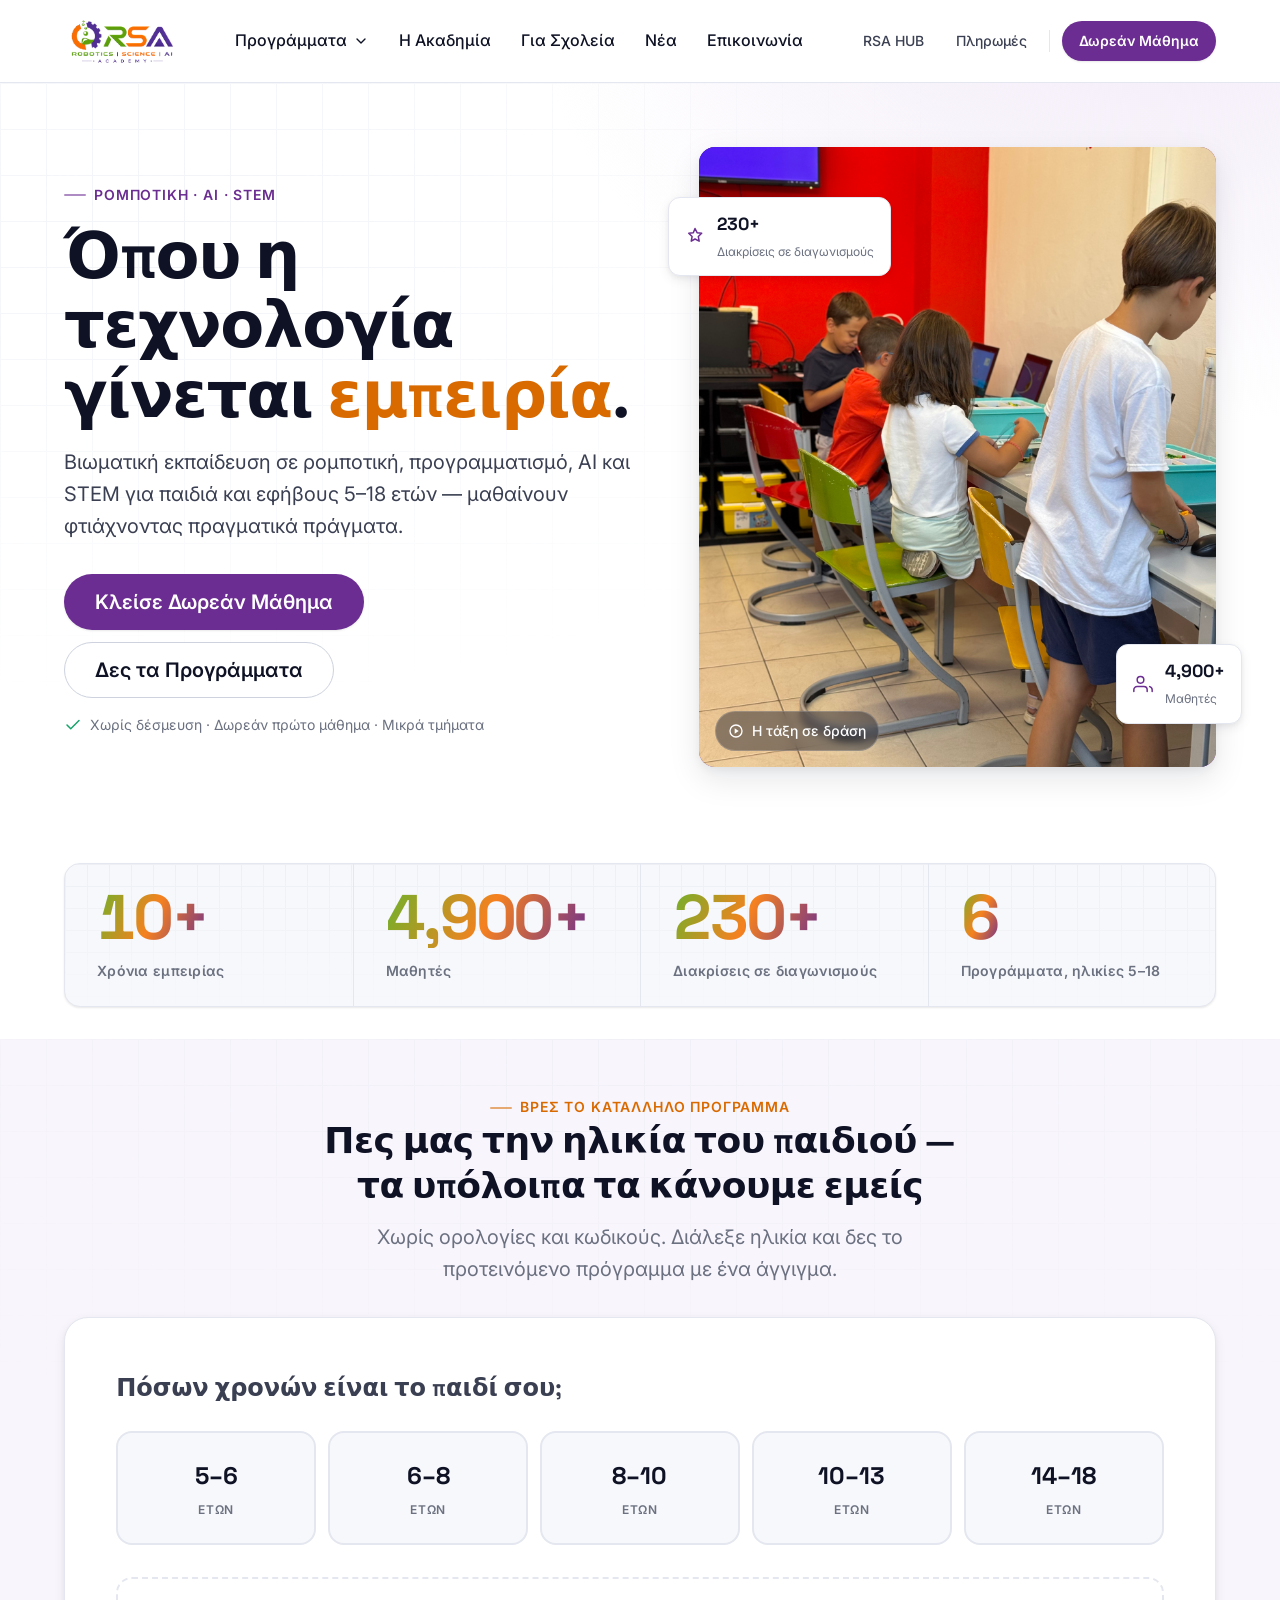
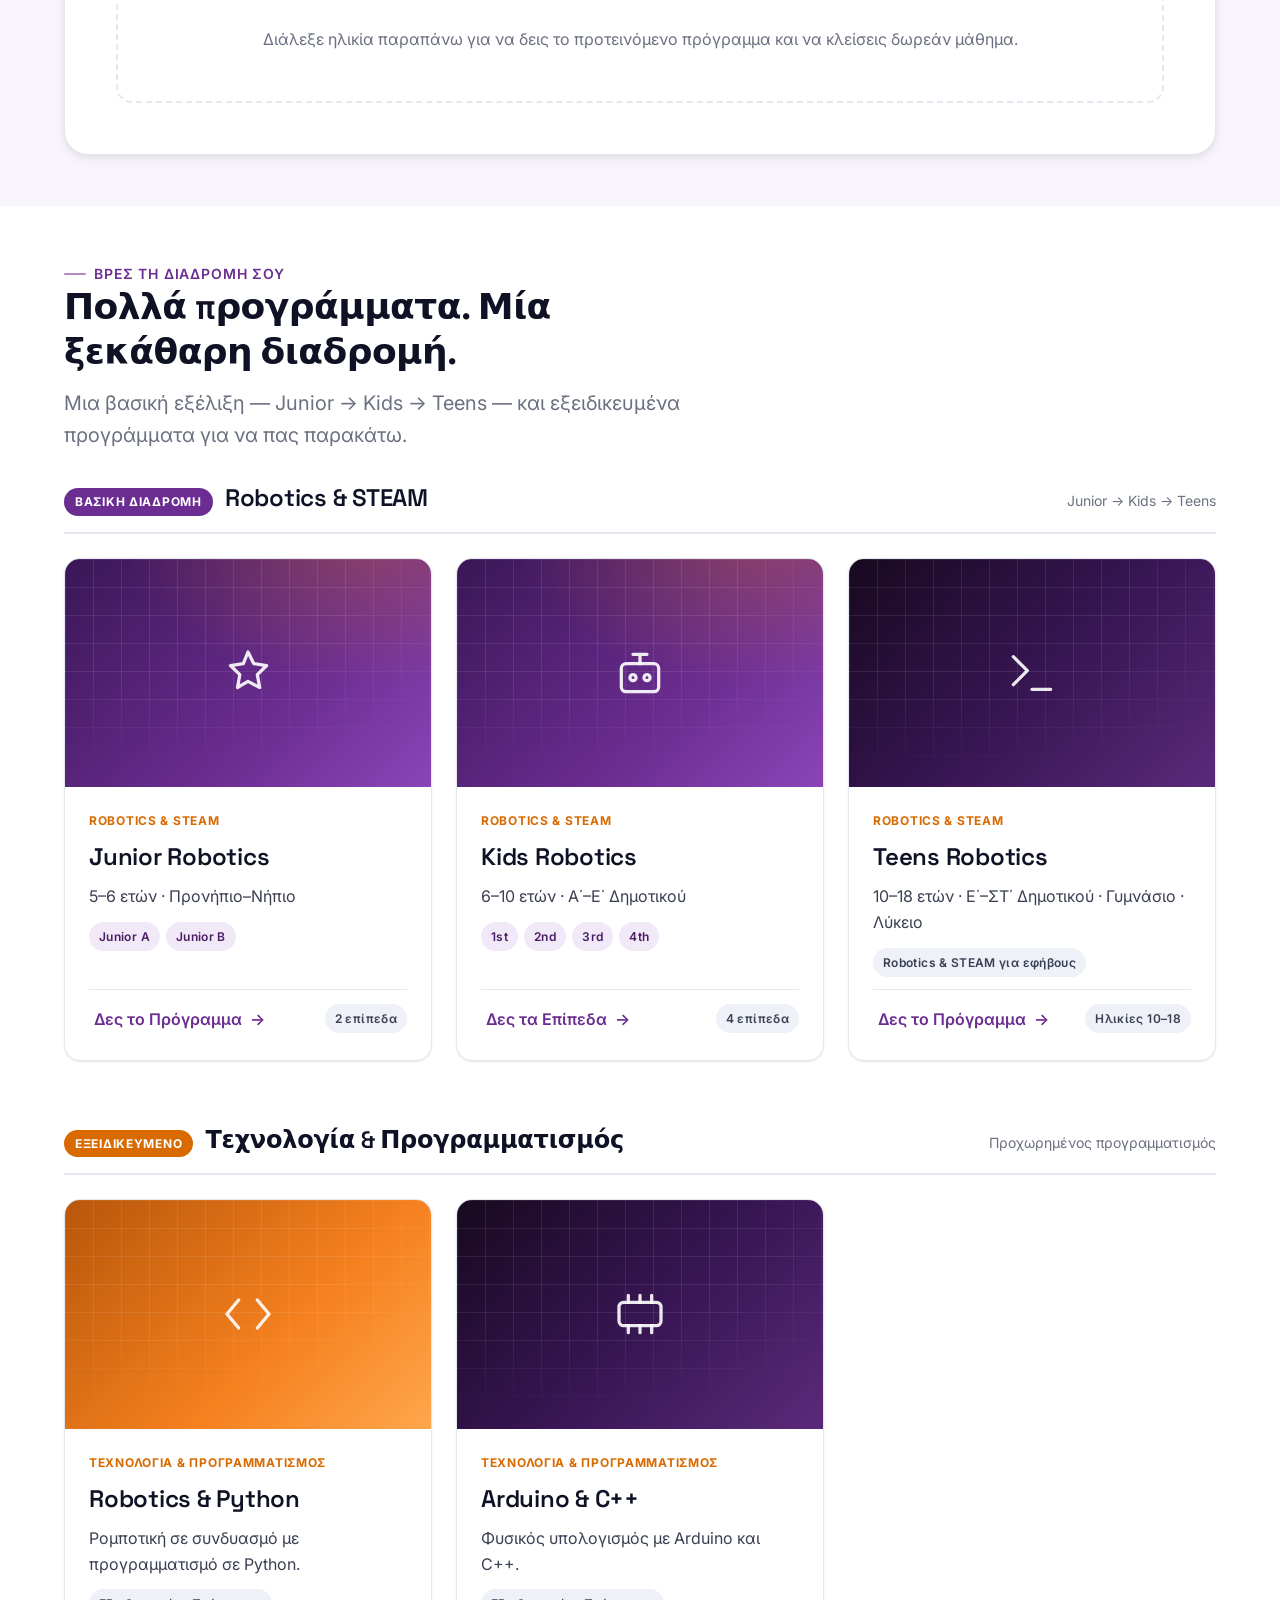
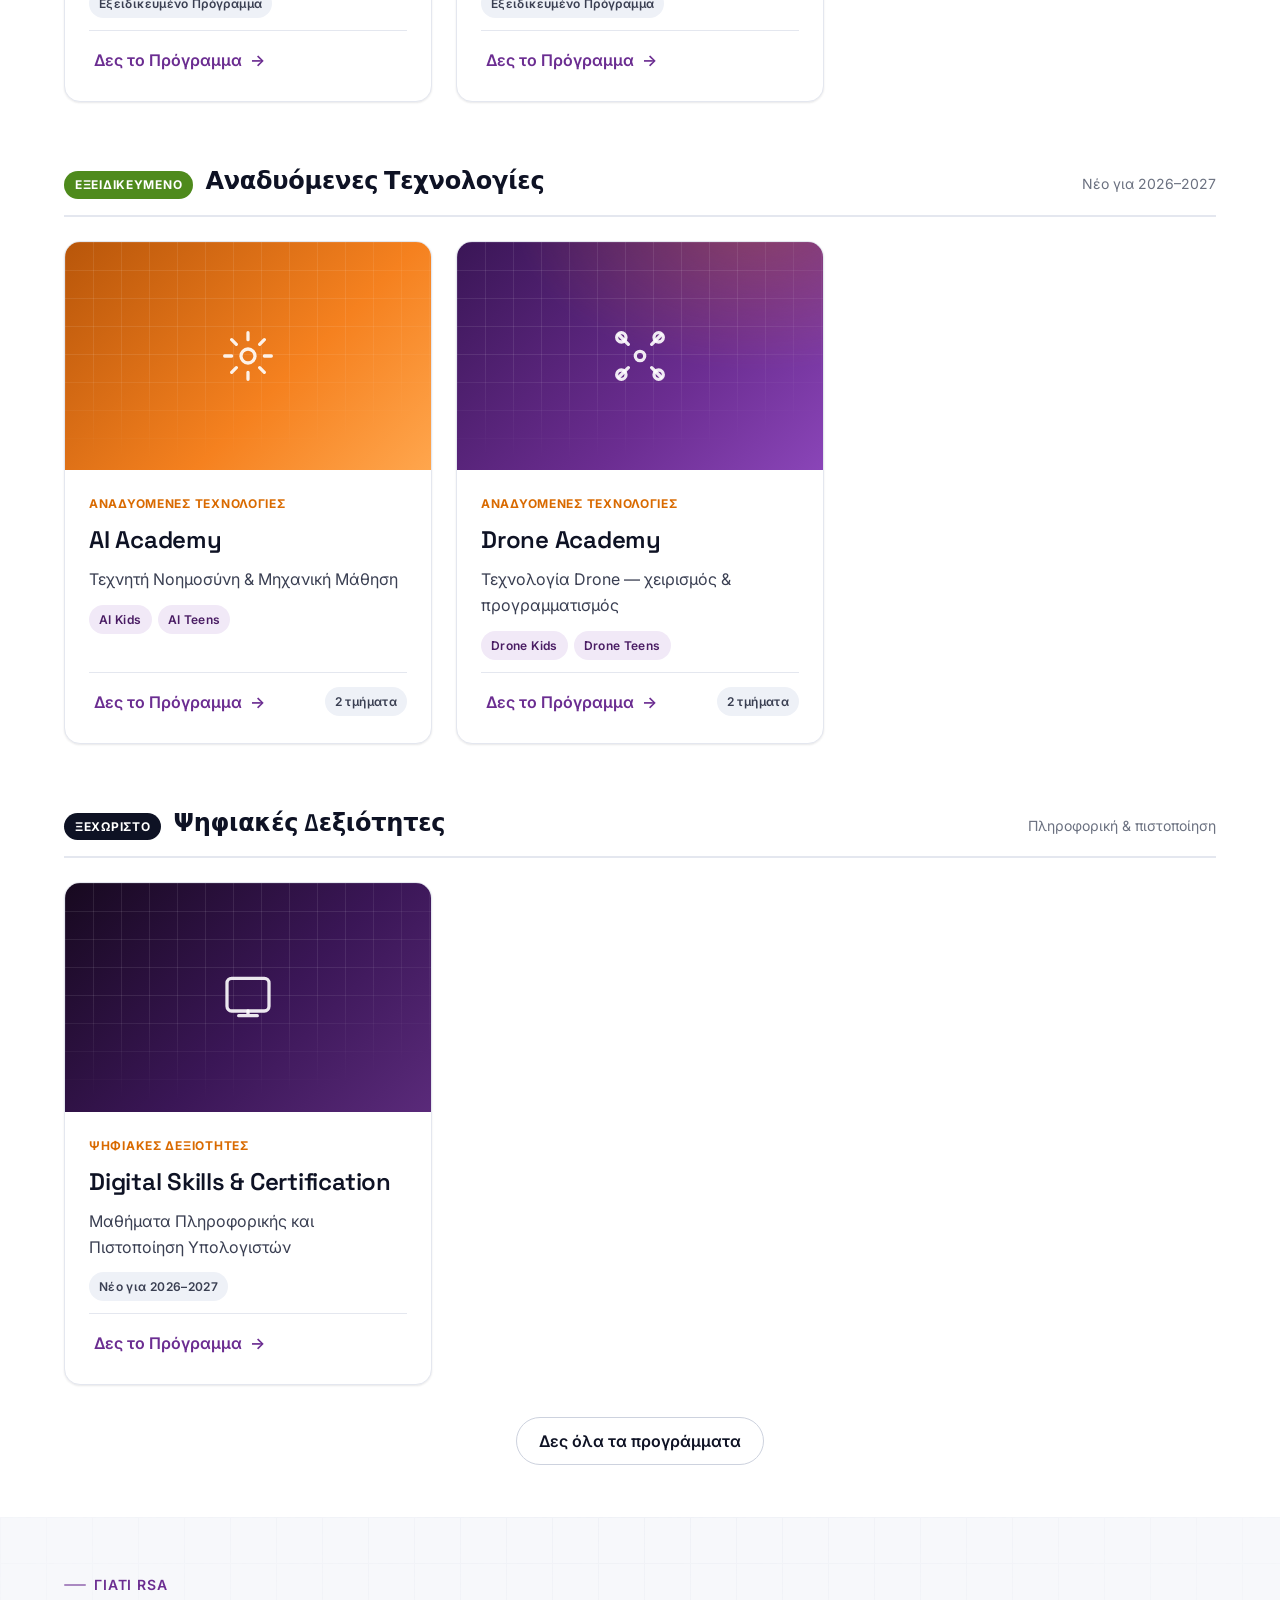
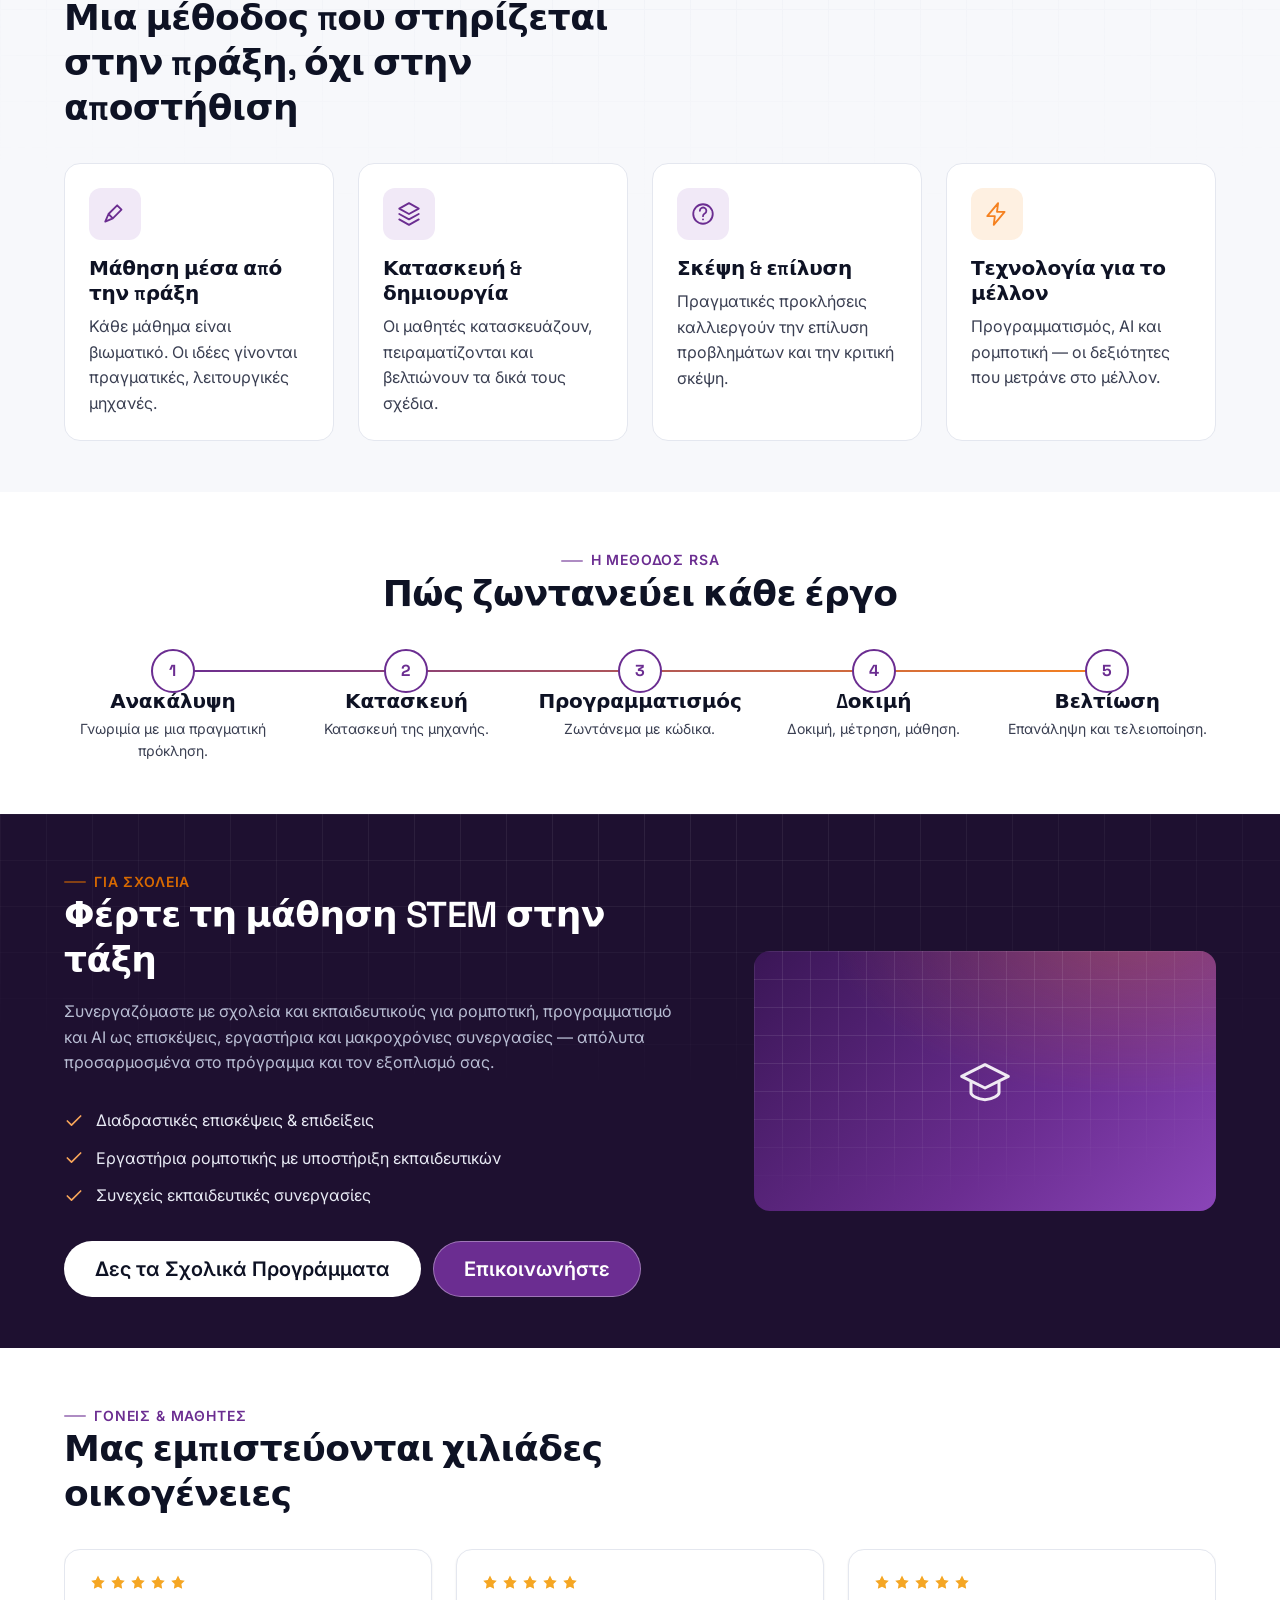
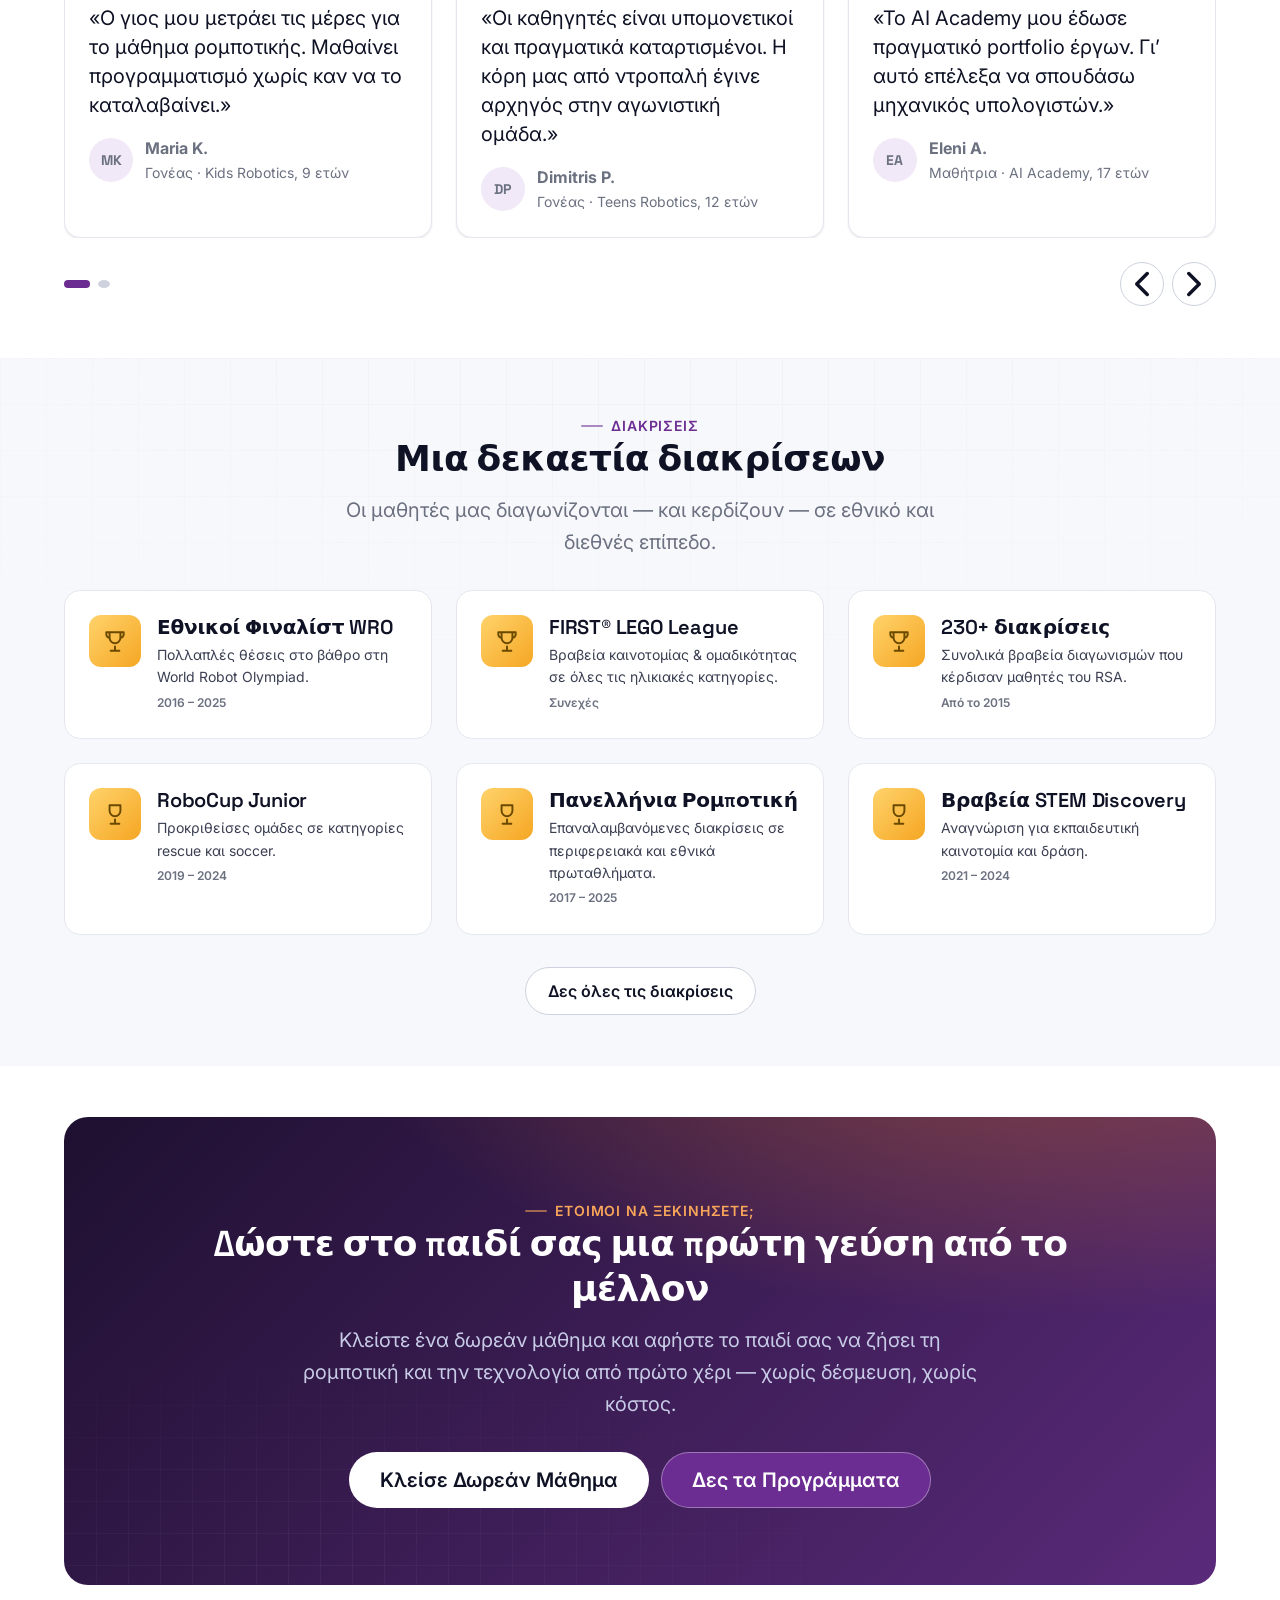
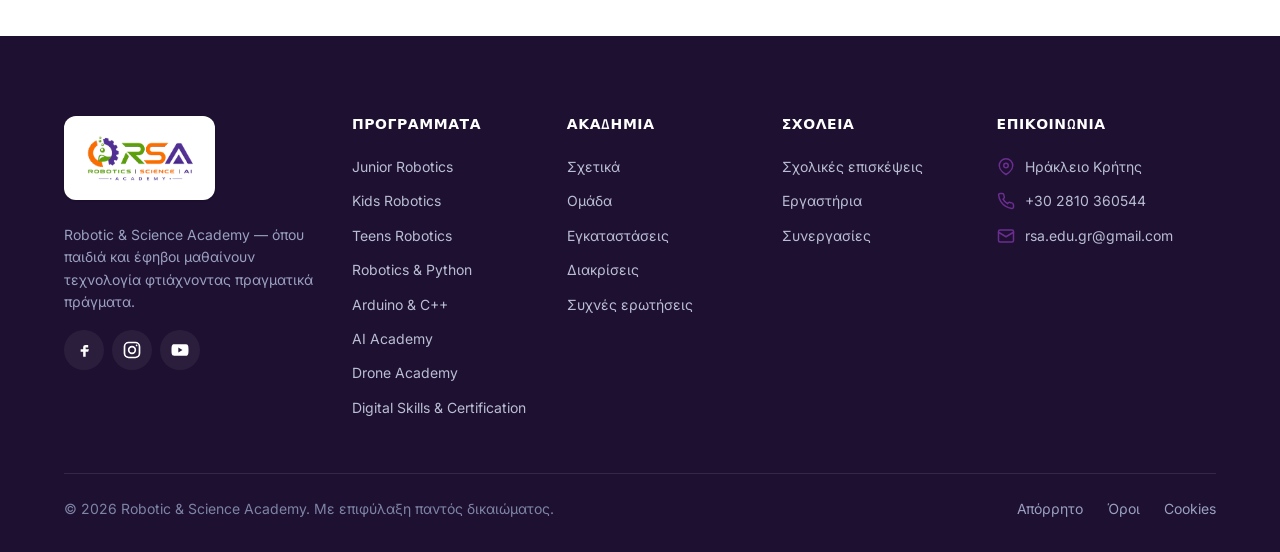
==== index.html @ 2ed381f1 "Site Upload" ====
<!DOCTYPE html>
<html lang="el">
<head>
  <meta charset="UTF-8" />
  <meta name="viewport" content="width=device-width, initial-scale=1.0" />
  <title>RSA — Robotic & Science Academy</title>
  <meta name="description" content="Hands-on robotics, programming, AI and STEM education for children and teenagers aged 5–18. Book a free trial lesson at Robotic & Science Academy." />
  <link rel="preconnect" href="https://fonts.googleapis.com" />
  <link rel="preconnect" href="https://fonts.gstatic.com" crossorigin />
  <link href="https://fonts.googleapis.com/css2?family=Inter:wght@400;500;600;700&family=Space+Grotesk:wght@500;600;700&display=swap" rel="stylesheet" />
  <link rel="stylesheet" href="assets/css/styles.css" />
</head>
<body class="has-mobile-bar">
  <a class="skip-link" href="#main">Skip to content</a>

  <!-- ============ HEADER ============ -->
  <header class="site-header">
    <div class="container header-inner">
      <a class="brand" href="index.html" aria-label="RSA — Robotic & Science Academy home"><img class="brand__logo" src="assets/img/rsa-logo.png" alt="RSA — Robotic & Science Academy" width="87" height="44" /></a>

      <nav class="primary-nav" aria-label="Primary">
        <ul class="nav__list">
          <li class="has-mega" aria-expanded="false">
            <button class="nav__link has-mega" aria-haspopup="true">
              Programs
              <svg class="chev" viewBox="0 0 24 24" fill="none" stroke="currentColor" stroke-width="2" stroke-linecap="round" stroke-linejoin="round"><path d="m6 9 6 6 6-6"/></svg>
            </button>
            <div class="mega mega--programs" role="menu" aria-label="Programs">
              <div class="mega__cols">
                <div class="mega__group">
                  <h5>Robotics &amp; STEAM</h5>
                  <a href="program.html" role="menuitem">Junior Robotics <span class="lvl">2 levels</span></a>
                  <a href="program.html" role="menuitem">Kids Robotics <span class="lvl">4 levels</span></a>
                  <a href="program.html" role="menuitem">Teens Robotics</a>
                </div>
                <div class="mega__group">
                  <h5>Technology &amp; Programming</h5>
                  <a href="program.html" role="menuitem">Robotics &amp; Python</a>
                  <a href="program.html" role="menuitem">Arduino &amp; C++</a>
                </div>
                <div class="mega__group">
                  <h5>Emerging Technologies</h5>
                  <a href="program.html" role="menuitem">AI Academy <span class="lvl">Kids · Teens</span></a>
                  <a href="program.html" role="menuitem">Drone Academy <span class="lvl">Kids · Teens</span></a>
                </div>
                <div class="mega__group mega__group--wide">
                  <h5>Digital Skills</h5>
                  <a href="program.html" role="menuitem">Digital Skills &amp; Certification</a>
                </div>
              </div>
              <div class="mega__foot">
                <span>Many programs. One clear path.</span>
                <a class="btn btn--text" href="programs.html">See all programs <span class="arrow">→</span></a>
              </div>
            </div>
          </li>
          <li><a class="nav__link" href="academy.html">The Academy</a></li>
          <li><a class="nav__link" href="schools.html">For Schools</a></li>
          <li><a class="nav__link" href="#news">News</a></li>
          <li><a class="nav__link" href="contact.html">Contact</a></li>
        </ul>
      </nav>

      <div class="header-actions">
        <a class="utility-link" href="#hub">RSA HUB</a>
        <a class="utility-link" href="#payments">Payments</a>
        <span class="utility-sep" aria-hidden="true"></span>
        <a class="btn btn--primary btn--sm" href="free-trial.html">Free Trial</a>
        <button class="nav-toggle" aria-label="Open menu" aria-expanded="false" aria-controls="mobileNav">
          <svg viewBox="0 0 24 24" fill="none" stroke="currentColor" stroke-width="2" stroke-linecap="round"><path d="M3 6h18M3 12h18M3 18h18"/></svg>
        </button>
      </div>
    </div>
  </header>

  <!-- ============ MOBILE NAV ============ -->
  <div class="mobile-nav" id="mobileNav" hidden>
    <div class="mobile-nav__scrim"></div>
    <div class="mobile-nav__panel" role="dialog" aria-modal="true" aria-label="Menu">
      <div class="mobile-nav__head">
        <a class="brand" href="index.html" aria-label="RSA — Robotic & Science Academy home"><img class="brand__logo" src="assets/img/rsa-logo.png" alt="RSA — Robotic & Science Academy" width="87" height="44" /></a>
        <button class="btn--icon mobile-nav__close" aria-label="Close menu"><svg viewBox="0 0 24 24" fill="none" stroke="currentColor" stroke-width="2" stroke-linecap="round"><path d="M18 6 6 18M6 6l12 12"/></svg></button>
      </div>
      <div class="mobile-nav__body">
        <div class="m-nav-group" aria-expanded="false">
          <button class="m-nav-link">Programs <svg viewBox="0 0 24 24" fill="none" stroke="currentColor" stroke-width="2" stroke-linecap="round"><path d="m6 9 6 6 6-6"/></svg></button>
          <div class="m-nav-sub">
            <span class="m-nav-cat">Robotics &amp; STEAM</span>
            <a href="program.html">Junior Robotics <em>2 levels</em></a>
            <a class="sub-lvl" href="program.html">› Junior A</a>
            <a class="sub-lvl" href="program.html">› Junior B</a>
            <a href="program.html">Kids Robotics <em>4 levels</em></a>
            <a class="sub-lvl" href="program.html">› 1st Kids Robotics</a>
            <a class="sub-lvl" href="program.html">› 2nd Kids Robotics</a>
            <a class="sub-lvl" href="program.html">› 3rd Kids Robotics</a>
            <a class="sub-lvl" href="program.html">› 4th Kids Robotics</a>
            <a href="program.html">Teens Robotics</a>
            <span class="m-nav-cat">Technology &amp; Programming</span>
            <a href="program.html">Robotics &amp; Python</a>
            <a href="program.html">Arduino &amp; C++</a>
            <span class="m-nav-cat">Emerging Technologies</span>
            <a href="program.html">AI Academy <em>Kids · Teens</em></a>
            <a class="sub-lvl" href="program.html">› AI Kids</a>
            <a class="sub-lvl" href="program.html">› AI Teens</a>
            <a href="program.html">Drone Academy <em>Kids · Teens</em></a>
            <a class="sub-lvl" href="program.html">› Drone Kids</a>
            <a class="sub-lvl" href="program.html">› Drone Teens</a>
            <span class="m-nav-cat">Digital Skills</span>
            <a href="program.html">Digital Skills &amp; Certification</a>
            <a href="programs.html"><strong>See all programs →</strong></a>
          </div>
        </div>
        <a class="m-nav-link" href="academy.html">The Academy <svg viewBox="0 0 24 24" fill="none" stroke="currentColor" stroke-width="2" stroke-linecap="round"><path d="m9 18 6-6-6-6"/></svg></a>
        <a class="m-nav-link" href="schools.html">For Schools <svg viewBox="0 0 24 24" fill="none" stroke="currentColor" stroke-width="2" stroke-linecap="round"><path d="m9 18 6-6-6-6"/></svg></a>
        <a class="m-nav-link" href="#news">News <svg viewBox="0 0 24 24" fill="none" stroke="currentColor" stroke-width="2" stroke-linecap="round"><path d="m9 18 6-6-6-6"/></svg></a>
        <a class="m-nav-link" href="contact.html">Contact <svg viewBox="0 0 24 24" fill="none" stroke="currentColor" stroke-width="2" stroke-linecap="round"><path d="m9 18 6-6-6-6"/></svg></a>
      </div>
      <div class="mobile-nav__foot">
        <a class="btn btn--primary btn--block btn--lg" href="free-trial.html">Book a Free Trial</a>
        <div class="mobile-nav__utils">
          <a href="#hub">RSA HUB</a>
          <a href="#payments">Payments</a>
          <a href="contact.html">Call us</a>
        </div>
      </div>
    </div>
  </div>

  <main id="main">
    <!-- ============ HERO ============ -->
    <section class="hero">
      <div class="container hero__inner">
        <div class="hero__copy">
          <span class="eyebrow">Robotics · AI · STEM</span>
          <h1 class="hero__title">Where technology becomes an <span class="hl">experience</span>.</h1>
          <p class="hero__sub">Hands-on robotics, programming, AI and STEM education for children and teenagers aged 5–18 — learning by building real things.</p>
          <div class="hero__cta">
            <a class="btn btn--primary btn--lg" href="free-trial.html">Book a Free Trial</a>
            <a class="btn btn--secondary btn--lg" href="programs.html">Explore Programs</a>
          </div>
          <p class="hero__note"><svg viewBox="0 0 24 24" fill="none" stroke="currentColor" stroke-width="2" stroke-linecap="round" stroke-linejoin="round"><path d="M20 6 9 17l-5-5"/></svg> No commitment · Free first lesson · Small groups</p>
        </div>
        <div class="hero__visual">
          <div class="media">
            <img class="media__img" src="assets/img/hero-classroom.jpg" alt="Παιδιά φτιάχνουν και προγραμματίζουν ρομπότ σε μάθημα στο RSA" width="3024" height="4032" />
            <span class="media__label"><svg viewBox="0 0 24 24" width="16" height="16" fill="none" stroke="currentColor" stroke-width="2"><circle cx="12" cy="12" r="9"/><path d="m10 8 6 4-6 4z" fill="currentColor" stroke="none"/></svg> Η τάξη σε δράση</span>
          </div>
          <div class="hero__badge hero__badge--tl">
            <svg viewBox="0 0 24 24" fill="none" stroke="currentColor" stroke-width="1.8" stroke-linecap="round" stroke-linejoin="round"><path d="M12 3l2.5 5 5.5.8-4 3.9 1 5.5L12 15.6 7.5 18.2l1-5.5-4-3.9 5.5-.8z"/></svg>
            <div><strong>230+</strong><span>Competition distinctions</span></div>
          </div>
          <div class="hero__badge hero__badge--br">
            <svg viewBox="0 0 24 24" fill="none" stroke="currentColor" stroke-width="1.8" stroke-linecap="round" stroke-linejoin="round"><path d="M17 21v-2a4 4 0 0 0-4-4H5a4 4 0 0 0-4 4v2"/><circle cx="9" cy="7" r="4"/><path d="M23 21v-2a4 4 0 0 0-3-3.87"/></svg>
            <div><strong>4,900+</strong><span>Students taught</span></div>
          </div>
        </div>
      </div>
    </section>

    <!-- ============ TRUST / STATS ============ -->
    <section class="section--tight" aria-label="RSA by the numbers">
      <div class="container">
        <div class="stats reveal">
          <div class="stat"><div class="stat__num" data-count="10" data-suffix="+">10<span class="u">+</span></div><div class="stat__label">Years of experience</div></div>
          <div class="stat"><div class="stat__num" data-count="4900" data-suffix="+">4,900<span class="u">+</span></div><div class="stat__label">Students taught</div></div>
          <div class="stat"><div class="stat__num" data-count="230" data-suffix="+">230<span class="u">+</span></div><div class="stat__label">Competition distinctions</div></div>
          <div class="stat"><div class="stat__num" data-count="6">6</div><div class="stat__label">Learning paths, ages 5–18</div></div>
        </div>
      </div>
    </section>

    <!-- ============ PROGRAM FINDER ============ -->
    <section class="section section--soft" aria-labelledby="finder-h">
      <div class="container">
        <div class="section-head section-head--center">
          <span class="eyebrow eyebrow--accent" style="justify-content:center">Find the right program</span>
          <h2 id="finder-h">Tell us your child’s age — we’ll do the rest</h2>
          <p>No jargon, no program codes. Pick an age and see the recommended path in one tap.</p>
        </div>
        <div class="finder" id="programFinder">
          <p class="finder__q" id="finder-q">How old is your child?</p>
          <div class="finder__ages" role="group" aria-labelledby="finder-q">
            <button class="age-btn" data-age="5-6" aria-pressed="false"><strong>5–6</strong><span>years</span></button>
            <button class="age-btn" data-age="6-8" aria-pressed="false"><strong>6–8</strong><span>years</span></button>
            <button class="age-btn" data-age="8-10" aria-pressed="false"><strong>8–10</strong><span>years</span></button>
            <button class="age-btn" data-age="10-13" aria-pressed="false"><strong>10–13</strong><span>years</span></button>
            <button class="age-btn" data-age="14-18" aria-pressed="false"><strong>14–18</strong><span>years</span></button>
          </div>
          <div class="finder__result" id="finderResult" tabindex="-1" aria-live="polite">
            <div class="finder__empty">Select an age above to see the recommended program and book a free trial.</div>
          </div>
        </div>
      </div>
    </section>

    <!-- ============ PROGRAMS (grouped: Find your path) ============ -->
    <section class="section" id="programs" aria-labelledby="programs-h">
      <div class="container">
        <div class="section-head">
          <span class="eyebrow">Find your path</span>
          <h2 id="programs-h">Many programs. One clear path.</h2>
          <p>A core progression — Junior → Kids → Teens — plus specialized programs to go further.</p>
        </div>

        <!-- GROUP 1 · Robotics & STEAM (core path) -->
        <div class="prog-group">
          <div class="group-head"><span class="group-tag group-tag--steam">Core path</span><h3>Robotics &amp; STEAM</h3><p>Junior → Kids → Teens</p></div>
          <div class="grid grid--3">
            <article class="program-card reveal">
              <div class="media" role="img" aria-label="Young child building with large robotics bricks"><div class="media__icon" aria-hidden="true"><svg viewBox="0 0 24 24" fill="none" stroke="currentColor" stroke-width="1.4" stroke-linecap="round" stroke-linejoin="round"><path d="M12 3l2.5 5 5.5.8-4 3.9 1 5.5L12 15.6 7.5 18.2l1-5.5-4-3.9 5.5-.8z"/></svg></div></div>
              <div class="program-card__body">
                <span class="program-card__cat">Robotics &amp; STEAM</span>
                <h3 class="program-card__title">Junior Robotics</h3>
                <p class="program-card__desc">5–6 years · Προνήπιο–Νήπιο</p>
                <div class="program-card__levels"><span class="tag tag--age">Junior A</span><span class="tag tag--age">Junior B</span></div>
                <div class="program-card__foot"><a class="btn btn--text" href="program.html">Explore Program <span class="arrow">→</span></a><span class="tag">2 levels</span></div>
              </div>
            </article>
            <article class="program-card reveal">
              <div class="media" role="img" aria-label="Children assembling a motorised robot"><div class="media__icon" aria-hidden="true"><svg viewBox="0 0 24 24" fill="none" stroke="currentColor" stroke-width="1.4" stroke-linecap="round" stroke-linejoin="round"><rect x="4" y="8" width="16" height="12" rx="2"/><path d="M12 8V4M9 4h6"/><circle cx="9" cy="14" r="1.3"/><circle cx="15" cy="14" r="1.3"/></svg></div></div>
              <div class="program-card__body">
                <span class="program-card__cat">Robotics &amp; STEAM</span>
                <h3 class="program-card__title">Kids Robotics</h3>
                <p class="program-card__desc">6–10 years · Α΄–Ε΄ Δημοτικού</p>
                <div class="program-card__levels"><span class="tag tag--age">1st</span><span class="tag tag--age">2nd</span><span class="tag tag--age">3rd</span><span class="tag tag--age">4th</span></div>
                <div class="program-card__foot"><a class="btn btn--text" href="program.html">Explore Levels <span class="arrow">→</span></a><span class="tag">4 levels</span></div>
              </div>
            </article>
            <article class="program-card reveal">
              <div class="media media--ink" role="img" aria-label="Teenager coding a robot for a competition"><div class="media__icon" aria-hidden="true"><svg viewBox="0 0 24 24" fill="none" stroke="currentColor" stroke-width="1.4" stroke-linecap="round" stroke-linejoin="round"><path d="M4 17l6-6-6-6M12 19h8"/></svg></div></div>
              <div class="program-card__body">
                <span class="program-card__cat">Robotics &amp; STEAM</span>
                <h3 class="program-card__title">Teens Robotics</h3>
                <p class="program-card__desc">10–18 years · Ε΄–ΣΤ΄ Δημοτικού · Γυμνάσιο · Λύκειο</p>
                <div class="program-card__levels"><span class="tag tag--spec">Robotics &amp; STEAM for Teens</span></div>
                <div class="program-card__foot"><a class="btn btn--text" href="program.html">Explore Program <span class="arrow">→</span></a><span class="tag">Ages 10–18</span></div>
              </div>
            </article>
          </div>
        </div>

        <!-- GROUP 2 · Technology & Programming -->
        <div class="prog-group">
          <div class="group-head"><span class="group-tag group-tag--tech">Specialized</span><h3>Technology &amp; Programming</h3><p>Advanced programming</p></div>
          <div class="grid grid--3">
            <article class="program-card reveal">
              <div class="media media--accent" role="img" aria-label="Robot controlled with Python code"><div class="media__icon" aria-hidden="true"><svg viewBox="0 0 24 24" fill="none" stroke="currentColor" stroke-width="1.4" stroke-linecap="round" stroke-linejoin="round"><path d="M8 6 3 12l5 6M16 6l5 6-5 6"/></svg></div></div>
              <div class="program-card__body">
                <span class="program-card__cat">Technology &amp; Programming</span>
                <h3 class="program-card__title">Robotics &amp; Python</h3>
                <p class="program-card__desc">Robotics combined with Python programming.</p>
                <div class="program-card__levels"><span class="tag tag--spec">Specialized Program</span></div>
                <div class="program-card__foot"><a class="btn btn--text" href="program.html">Explore Program <span class="arrow">→</span></a></div>
              </div>
            </article>
            <article class="program-card reveal">
              <div class="media media--ink" role="img" aria-label="Arduino board wired on a breadboard"><div class="media__icon" aria-hidden="true"><svg viewBox="0 0 24 24" fill="none" stroke="currentColor" stroke-width="1.4" stroke-linecap="round" stroke-linejoin="round"><rect x="3" y="7" width="18" height="10" rx="2"/><path d="M7 7V4M12 7V4M17 7V4M7 17v3M12 17v3M17 17v3"/></svg></div></div>
              <div class="program-card__body">
                <span class="program-card__cat">Technology &amp; Programming</span>
                <h3 class="program-card__title">Arduino &amp; C++</h3>
                <p class="program-card__desc">Physical computing with Arduino and C++.</p>
                <div class="program-card__levels"><span class="tag tag--spec">Specialized Program</span></div>
                <div class="program-card__foot"><a class="btn btn--text" href="program.html">Explore Program <span class="arrow">→</span></a></div>
              </div>
            </article>
          </div>
        </div>

        <!-- GROUP 3 · Emerging Technologies -->
        <div class="prog-group">
          <div class="group-head"><span class="group-tag group-tag--emerg">Specialized</span><h3>Emerging Technologies</h3><p>New for 2026–2027</p></div>
          <div class="grid grid--3">
            <article class="program-card reveal">
              <div class="media media--accent" role="img" aria-label="Student training an AI model on a laptop"><div class="media__icon" aria-hidden="true"><svg viewBox="0 0 24 24" fill="none" stroke="currentColor" stroke-width="1.4" stroke-linecap="round" stroke-linejoin="round"><circle cx="12" cy="12" r="3"/><path d="M12 2v3M12 19v3M2 12h3M19 12h3M5 5l2 2M17 17l2 2M19 5l-2 2M7 17l-2 2"/></svg></div></div>
              <div class="program-card__body">
                <span class="program-card__cat">Emerging Technologies</span>
                <h3 class="program-card__title">AI Academy</h3>
                <p class="program-card__desc">Artificial Intelligence &amp; Machine Learning</p>
                <div class="program-card__levels"><span class="tag tag--age">AI Kids</span><span class="tag tag--age">AI Teens</span></div>
                <div class="program-card__foot"><a class="btn btn--text" href="program.html">Explore Program <span class="arrow">→</span></a><span class="tag">2 tracks</span></div>
              </div>
            </article>
            <article class="program-card reveal">
              <div class="media" role="img" aria-label="Students flying a small drone indoors"><div class="media__icon" aria-hidden="true"><svg viewBox="0 0 24 24" fill="none" stroke="currentColor" stroke-width="1.4" stroke-linecap="round" stroke-linejoin="round"><circle cx="12" cy="12" r="2"/><path d="M7 7L3 3M17 7l4-4M7 17l-4 4M17 17l4 4"/><circle cx="4" cy="4" r="2"/><circle cx="20" cy="4" r="2"/><circle cx="4" cy="20" r="2"/><circle cx="20" cy="20" r="2"/></svg></div></div>
              <div class="program-card__body">
                <span class="program-card__cat">Emerging Technologies</span>
                <h3 class="program-card__title">Drone Academy</h3>
                <p class="program-card__desc">Drone Technology — χειρισμός &amp; προγραμματισμός</p>
                <div class="program-card__levels"><span class="tag tag--age">Drone Kids</span><span class="tag tag--age">Drone Teens</span></div>
                <div class="program-card__foot"><a class="btn btn--text" href="program.html">Explore Program <span class="arrow">→</span></a><span class="tag">2 tracks</span></div>
              </div>
            </article>
          </div>
        </div>

        <!-- GROUP 4 · Digital Skills -->
        <div class="prog-group">
          <div class="group-head"><span class="group-tag group-tag--digital">Separate</span><h3>Digital Skills</h3><p>Πληροφορική &amp; πιστοποίηση</p></div>
          <div class="grid grid--3">
            <article class="program-card reveal">
              <div class="media media--ink" role="img" aria-label="Student working on a computer certification exercise"><div class="media__icon" aria-hidden="true"><svg viewBox="0 0 24 24" fill="none" stroke="currentColor" stroke-width="1.4" stroke-linecap="round" stroke-linejoin="round"><rect x="3" y="4" width="18" height="14" rx="2"/><path d="M8 20h8M12 18v2"/></svg></div></div>
              <div class="program-card__body">
                <span class="program-card__cat">Digital Skills</span>
                <h3 class="program-card__title">Digital Skills &amp; Certification</h3>
                <p class="program-card__desc">Μαθήματα Πληροφορικής και Πιστοποίηση Υπολογιστών</p>
                <div class="program-card__levels"><span class="tag tag--spec">New for 2026–2027</span></div>
                <div class="program-card__foot"><a class="btn btn--text" href="program.html">Explore Program <span class="arrow">→</span></a></div>
              </div>
            </article>
          </div>
        </div>

        <div class="center mt-6"><a class="btn btn--secondary" href="programs.html">See all programs</a></div>
      </div>
    </section>

    <!-- ============ WHY RSA ============ -->
    <section class="section section--surface" aria-labelledby="why-h">
      <div class="container">
        <div class="section-head">
          <span class="eyebrow">Why RSA</span>
          <h2 id="why-h">A method built on doing, not memorising</h2>
        </div>
        <div class="grid grid--4">
          <div class="feature-card reveal">
            <div class="feature-card__icon"><svg viewBox="0 0 24 24" fill="none" stroke="currentColor" stroke-width="1.7" stroke-linecap="round" stroke-linejoin="round"><path d="M14 4l-8 8 4 4 8-8zM6 12l-3 7 7-3"/></svg></div>
            <h3>Learn by doing</h3>
            <p>Every lesson is hands-on. Ideas become real, working machines.</p>
          </div>
          <div class="feature-card reveal">
            <div class="feature-card__icon"><svg viewBox="0 0 24 24" fill="none" stroke="currentColor" stroke-width="1.7" stroke-linecap="round" stroke-linejoin="round"><path d="M12 2l9 5-9 5-9-5zM3 12l9 5 9-5M3 17l9 5 9-5"/></svg></div>
            <h3>Build &amp; create</h3>
            <p>Students construct, experiment and iterate on their own designs.</p>
          </div>
          <div class="feature-card reveal">
            <div class="feature-card__icon"><svg viewBox="0 0 24 24" fill="none" stroke="currentColor" stroke-width="1.7" stroke-linecap="round" stroke-linejoin="round"><circle cx="12" cy="12" r="9"/><path d="M9.1 9a3 3 0 1 1 4.5 2.6c-.9.5-1.6 1-1.6 2.4M12 17h.01"/></svg></div>
            <h3>Think &amp; solve</h3>
            <p>Real challenges grow problem-solving and critical thinking.</p>
          </div>
          <div class="feature-card feature-card--accent reveal">
            <div class="feature-card__icon"><svg viewBox="0 0 24 24" fill="none" stroke="currentColor" stroke-width="1.7" stroke-linecap="round" stroke-linejoin="round"><path d="M13 2 3 14h7l-1 8 10-12h-7z"/></svg></div>
            <h3>Tech for the future</h3>
            <p>Programming, AI and robotics — the skills that matter next.</p>
          </div>
        </div>
      </div>
    </section>

    <!-- ============ LEARNING PROCESS ============ -->
    <section class="section" aria-labelledby="process-h">
      <div class="container">
        <div class="section-head section-head--center">
          <span class="eyebrow" style="justify-content:center">The RSA method</span>
          <h2 id="process-h">How every project comes to life</h2>
        </div>
        <ol class="process reveal">
          <li class="process__step"><span class="process__dot">1</span><h4>Discover</h4><p>Meet a real-world challenge.</p></li>
          <li class="process__step"><span class="process__dot">2</span><h4>Build</h4><p>Construct the machine.</p></li>
          <li class="process__step"><span class="process__dot">3</span><h4>Program</h4><p>Bring it to life with code.</p></li>
          <li class="process__step"><span class="process__dot">4</span><h4>Test</h4><p>Try, measure, learn.</p></li>
          <li class="process__step"><span class="process__dot">5</span><h4>Improve</h4><p>Iterate and perfect.</p></li>
        </ol>
      </div>
    </section>

    <!-- ============ SCHOOLS ============ -->
    <section class="section section--dark" aria-labelledby="schools-h">
      <div class="container split split--wide-left">
        <div>
          <span class="eyebrow eyebrow--accent">For Schools</span>
          <h2 id="schools-h">Bring STEM learning into the classroom</h2>
          <p class="mt-4">We partner with schools and educators to deliver robotics, coding and AI as school visits, workshops and long-term collaborations — fully aligned to your curriculum and equipment.</p>
          <ul class="stack mt-6" style="--sp-4:12px">
            <li class="flex items-center gap-3"><svg width="20" height="20" viewBox="0 0 24 24" fill="none" stroke="#F9A65A" stroke-width="2" stroke-linecap="round" stroke-linejoin="round"><path d="M20 6 9 17l-5-5"/></svg> Interactive school visits &amp; demos</li>
            <li class="flex items-center gap-3"><svg width="20" height="20" viewBox="0 0 24 24" fill="none" stroke="#F9A65A" stroke-width="2" stroke-linecap="round" stroke-linejoin="round"><path d="M20 6 9 17l-5-5"/></svg> Teacher-supported robotics workshops</li>
            <li class="flex items-center gap-3"><svg width="20" height="20" viewBox="0 0 24 24" fill="none" stroke="#F9A65A" stroke-width="2" stroke-linecap="round" stroke-linejoin="round"><path d="M20 6 9 17l-5-5"/></svg> Ongoing educational collaborations</li>
          </ul>
          <div class="hero__cta">
            <a class="btn btn--on-dark btn--lg" href="schools.html">Explore School Programs</a>
            <a class="btn btn--ghost-invert btn--lg" href="contact.html">Contact Us</a>
          </div>
        </div>
        <div class="media media--wide" role="img" aria-label="A robotics workshop taking place in a school classroom">
          <div class="media__icon" aria-hidden="true"><svg viewBox="0 0 24 24" fill="none" stroke="currentColor" stroke-width="1.3" stroke-linecap="round" stroke-linejoin="round"><path d="M22 10 12 5 2 10l10 5 10-5zM6 12v5c0 1 2.7 3 6 3s6-2 6-3v-5"/></svg></div>
        </div>
      </div>
    </section>

    <!-- ============ TESTIMONIALS ============ -->
    <section class="section" aria-labelledby="testi-h">
      <div class="container">
        <div class="section-head">
          <span class="eyebrow">Parents &amp; students</span>
          <h2 id="testi-h">Trusted by thousands of families</h2>
        </div>
        <div class="carousel" data-carousel>
          <div class="carousel__viewport">
            <div class="carousel__track">
              <figure class="testimonial-card">
                <div class="rating" aria-label="5 out of 5 stars">
                  <svg viewBox="0 0 24 24" fill="currentColor"><path d="m12 2 3 6 6 .9-4.5 4.3 1 6.3L12 17l-5.5 2.5 1-6.3L3 8.9 9 8z"/></svg><svg viewBox="0 0 24 24" fill="currentColor"><path d="m12 2 3 6 6 .9-4.5 4.3 1 6.3L12 17l-5.5 2.5 1-6.3L3 8.9 9 8z"/></svg><svg viewBox="0 0 24 24" fill="currentColor"><path d="m12 2 3 6 6 .9-4.5 4.3 1 6.3L12 17l-5.5 2.5 1-6.3L3 8.9 9 8z"/></svg><svg viewBox="0 0 24 24" fill="currentColor"><path d="m12 2 3 6 6 .9-4.5 4.3 1 6.3L12 17l-5.5 2.5 1-6.3L3 8.9 9 8z"/></svg><svg viewBox="0 0 24 24" fill="currentColor"><path d="m12 2 3 6 6 .9-4.5 4.3 1 6.3L12 17l-5.5 2.5 1-6.3L3 8.9 9 8z"/></svg>
                </div>
                <blockquote>“My son counts down the days to his robotics class. He’s learning to code without even realising it.”</blockquote>
                <figcaption class="testimonial-card__author"><span class="avatar" aria-hidden="true">MK</span><span><strong>Maria K.</strong><span>Parent · Kids Robotics, age 9</span></span></figcaption>
              </figure>
              <figure class="testimonial-card">
                <div class="rating" aria-label="5 out of 5 stars">
                  <svg viewBox="0 0 24 24" fill="currentColor"><path d="m12 2 3 6 6 .9-4.5 4.3 1 6.3L12 17l-5.5 2.5 1-6.3L3 8.9 9 8z"/></svg><svg viewBox="0 0 24 24" fill="currentColor"><path d="m12 2 3 6 6 .9-4.5 4.3 1 6.3L12 17l-5.5 2.5 1-6.3L3 8.9 9 8z"/></svg><svg viewBox="0 0 24 24" fill="currentColor"><path d="m12 2 3 6 6 .9-4.5 4.3 1 6.3L12 17l-5.5 2.5 1-6.3L3 8.9 9 8z"/></svg><svg viewBox="0 0 24 24" fill="currentColor"><path d="m12 2 3 6 6 .9-4.5 4.3 1 6.3L12 17l-5.5 2.5 1-6.3L3 8.9 9 8z"/></svg><svg viewBox="0 0 24 24" fill="currentColor"><path d="m12 2 3 6 6 .9-4.5 4.3 1 6.3L12 17l-5.5 2.5 1-6.3L3 8.9 9 8z"/></svg>
                </div>
                <blockquote>“The teachers are patient and genuinely knowledgeable. Our daughter went from shy to leading her competition team.”</blockquote>
                <figcaption class="testimonial-card__author"><span class="avatar" aria-hidden="true">DP</span><span><strong>Dimitris P.</strong><span>Parent · Teens Robotics, age 12</span></span></figcaption>
              </figure>
              <figure class="testimonial-card">
                <div class="rating" aria-label="5 out of 5 stars">
                  <svg viewBox="0 0 24 24" fill="currentColor"><path d="m12 2 3 6 6 .9-4.5 4.3 1 6.3L12 17l-5.5 2.5 1-6.3L3 8.9 9 8z"/></svg><svg viewBox="0 0 24 24" fill="currentColor"><path d="m12 2 3 6 6 .9-4.5 4.3 1 6.3L12 17l-5.5 2.5 1-6.3L3 8.9 9 8z"/></svg><svg viewBox="0 0 24 24" fill="currentColor"><path d="m12 2 3 6 6 .9-4.5 4.3 1 6.3L12 17l-5.5 2.5 1-6.3L3 8.9 9 8z"/></svg><svg viewBox="0 0 24 24" fill="currentColor"><path d="m12 2 3 6 6 .9-4.5 4.3 1 6.3L12 17l-5.5 2.5 1-6.3L3 8.9 9 8z"/></svg><svg viewBox="0 0 24 24" fill="currentColor"><path d="m12 2 3 6 6 .9-4.5 4.3 1 6.3L12 17l-5.5 2.5 1-6.3L3 8.9 9 8z"/></svg>
                </div>
                <blockquote>“The AI Academy gave me a real project portfolio. It’s the reason I chose to study computer engineering.”</blockquote>
                <figcaption class="testimonial-card__author"><span class="avatar" aria-hidden="true">EA</span><span><strong>Eleni A.</strong><span>Student · AI Academy, age 17</span></span></figcaption>
              </figure>
              <figure class="testimonial-card">
                <div class="rating" aria-label="5 out of 5 stars">
                  <svg viewBox="0 0 24 24" fill="currentColor"><path d="m12 2 3 6 6 .9-4.5 4.3 1 6.3L12 17l-5.5 2.5 1-6.3L3 8.9 9 8z"/></svg><svg viewBox="0 0 24 24" fill="currentColor"><path d="m12 2 3 6 6 .9-4.5 4.3 1 6.3L12 17l-5.5 2.5 1-6.3L3 8.9 9 8z"/></svg><svg viewBox="0 0 24 24" fill="currentColor"><path d="m12 2 3 6 6 .9-4.5 4.3 1 6.3L12 17l-5.5 2.5 1-6.3L3 8.9 9 8z"/></svg><svg viewBox="0 0 24 24" fill="currentColor"><path d="m12 2 3 6 6 .9-4.5 4.3 1 6.3L12 17l-5.5 2.5 1-6.3L3 8.9 9 8z"/></svg><svg viewBox="0 0 24 24" fill="currentColor"><path d="m12 2 3 6 6 .9-4.5 4.3 1 6.3L12 17l-5.5 2.5 1-6.3L3 8.9 9 8z"/></svg>
                </div>
                <blockquote>“Booking the free trial was effortless and we knew within one lesson it was the right place.”</blockquote>
                <figcaption class="testimonial-card__author"><span class="avatar" aria-hidden="true">SV</span><span><strong>Sofia V.</strong><span>Parent · Junior Robotics, age 6</span></span></figcaption>
              </figure>
            </div>
          </div>
          <div class="carousel__controls">
            <div class="carousel__dots" role="tablist" aria-label="Testimonial navigation"></div>
            <div class="carousel__nav">
              <button class="btn--icon" data-prev aria-label="Previous testimonials"><svg viewBox="0 0 24 24" fill="none" stroke="currentColor" stroke-width="2" stroke-linecap="round" stroke-linejoin="round"><path d="m15 18-6-6 6-6"/></svg></button>
              <button class="btn--icon" data-next aria-label="Next testimonials"><svg viewBox="0 0 24 24" fill="none" stroke="currentColor" stroke-width="2" stroke-linecap="round" stroke-linejoin="round"><path d="m9 18 6-6-6-6"/></svg></button>
            </div>
          </div>
        </div>
      </div>
    </section>

    <!-- ============ ACHIEVEMENTS ============ -->
    <section class="section section--surface" id="news" aria-labelledby="ach-h">
      <div class="container">
        <div class="section-head section-head--center">
          <span class="eyebrow" style="justify-content:center">Achievements</span>
          <h2 id="ach-h">A decade of distinctions</h2>
          <p>Our students compete — and win — at national and international level.</p>
        </div>
        <div class="grid grid--3">
          <div class="achievement-card reveal">
            <span class="achievement-card__badge" aria-hidden="true"><svg viewBox="0 0 24 24" fill="none" stroke="currentColor" stroke-width="1.8" stroke-linecap="round" stroke-linejoin="round"><path d="M8 21h8M12 17v4M7 4h10v5a5 5 0 0 1-10 0zM7 4H4v2a3 3 0 0 0 3 3M17 4h3v2a3 3 0 0 1-3 3"/></svg></span>
            <div><h4>WRO National Finalists</h4><p>Multiple podium finishes at the World Robot Olympiad.</p><time>2016 – 2025</time></div>
          </div>
          <div class="achievement-card reveal">
            <span class="achievement-card__badge" aria-hidden="true"><svg viewBox="0 0 24 24" fill="none" stroke="currentColor" stroke-width="1.8" stroke-linecap="round" stroke-linejoin="round"><path d="M8 21h8M12 17v4M7 4h10v5a5 5 0 0 1-10 0zM7 4H4v2a3 3 0 0 0 3 3M17 4h3v2a3 3 0 0 1-3 3"/></svg></span>
            <div><h4>FIRST® LEGO League</h4><p>Innovation &amp; teamwork awards across age divisions.</p><time>Ongoing</time></div>
          </div>
          <div class="achievement-card reveal">
            <span class="achievement-card__badge" aria-hidden="true"><svg viewBox="0 0 24 24" fill="none" stroke="currentColor" stroke-width="1.8" stroke-linecap="round" stroke-linejoin="round"><path d="M8 21h8M12 17v4M7 4h10v5a5 5 0 0 1-10 0zM7 4H4v2a3 3 0 0 0 3 3M17 4h3v2a3 3 0 0 1-3 3"/></svg></span>
            <div><h4>230+ distinctions</h4><p>Cumulative competition awards earned by RSA students.</p><time>Since 2015</time></div>
          </div>
          <div class="achievement-card reveal" data-extra-achievement hidden>
            <span class="achievement-card__badge" aria-hidden="true"><svg viewBox="0 0 24 24" fill="none" stroke="currentColor" stroke-width="1.8" stroke-linecap="round" stroke-linejoin="round"><path d="M8 21h8M12 17v4M7 4h10v5a5 5 0 0 1-10 0z"/></svg></span>
            <div><h4>RoboCup Junior</h4><p>Qualified teams in rescue and soccer leagues.</p><time>2019 – 2024</time></div>
          </div>
          <div class="achievement-card reveal" data-extra-achievement hidden>
            <span class="achievement-card__badge" aria-hidden="true"><svg viewBox="0 0 24 24" fill="none" stroke="currentColor" stroke-width="1.8" stroke-linecap="round" stroke-linejoin="round"><path d="M8 21h8M12 17v4M7 4h10v5a5 5 0 0 1-10 0z"/></svg></span>
            <div><h4>Panhellenic Robotics</h4><p>Repeated regional and national championship placements.</p><time>2017 – 2025</time></div>
          </div>
          <div class="achievement-card reveal" data-extra-achievement hidden>
            <span class="achievement-card__badge" aria-hidden="true"><svg viewBox="0 0 24 24" fill="none" stroke="currentColor" stroke-width="1.8" stroke-linecap="round" stroke-linejoin="round"><path d="M8 21h8M12 17v4M7 4h10v5a5 5 0 0 1-10 0z"/></svg></span>
            <div><h4>STEM Discovery awards</h4><p>Recognised for teaching innovation and outreach.</p><time>2021 – 2024</time></div>
          </div>
        </div>
        <div class="reveal-more"><button class="btn btn--secondary" data-reveal-achievements>See all achievements</button></div>
      </div>
    </section>

    <!-- ============ FINAL CTA ============ -->
    <section class="section">
      <div class="container">
        <div class="cta-banner reveal">
          <span class="eyebrow eyebrow--accent" style="justify-content:center;color:#F9A65A">Ready to start?</span>
          <h2>Give your child a first taste of the future</h2>
          <p>Book a free trial lesson and let your child experience robotics and technology firsthand — no commitment, no cost.</p>
          <div class="cta-banner__actions">
            <a class="btn btn--on-dark btn--lg" href="free-trial.html">Book Free Trial</a>
            <a class="btn btn--ghost-invert btn--lg" href="programs.html">Explore Programs</a>
          </div>
        </div>
      </div>
    </section>
  </main>

  <!-- ============ FOOTER ============ -->
  <footer class="site-footer">
    <div class="container">
      <div class="footer-top">
        <div class="footer-brand">
          <a class="brand" href="index.html" aria-label="RSA — Robotic & Science Academy home"><img class="brand__logo" src="assets/img/rsa-logo.png" alt="RSA — Robotic & Science Academy" width="87" height="44" /></a>
          <p>Robotic &amp; Science Academy — where children and teenagers learn technology by building real things.</p>
          <div class="footer-social">
            <a href="#" aria-label="RSA on Facebook"><svg viewBox="0 0 24 24" fill="currentColor"><path d="M14 9h3V6h-3c-2 0-3 1-3 3v2H8v3h3v6h3v-6h3l1-3h-4V9c0-.6.4-1 1-1z"/></svg></a>
            <a href="#" aria-label="RSA on Instagram"><svg viewBox="0 0 24 24" fill="none" stroke="currentColor" stroke-width="2"><rect x="3" y="3" width="18" height="18" rx="5"/><circle cx="12" cy="12" r="4"/><circle cx="17.5" cy="6.5" r="1" fill="currentColor" stroke="none"/></svg></a>
            <a href="#" aria-label="RSA on YouTube"><svg viewBox="0 0 24 24" fill="currentColor"><path d="M22 8s-.2-1.4-.8-2c-.8-.8-1.6-.8-2-.9C16.4 5 12 5 12 5s-4.4 0-7.2.1c-.4 0-1.2 0-2 .9C2.2 6.6 2 8 2 8s-.2 1.6-.2 3.3v1.5C1.8 14.5 2 16 2 16s.2 1.4.8 2c.8.8 1.8.8 2.3.9C6.6 19 12 19 12 19s4.4 0 7.2-.1c.4 0 1.2 0 2-.9.6-.6.8-2 .8-2s.2-1.6.2-3.3v-1.5C22.2 9.6 22 8 22 8zM10 15V9l5 3z"/></svg></a>
          </div>
        </div>
        <nav class="footer-col" aria-label="Programs">
          <h4>Programs</h4>
          <a href="program.html">Junior Robotics</a><a href="program.html">Kids Robotics</a><a href="program.html">Teens Robotics</a><a href="program.html">Robotics &amp; Python</a><a href="program.html">Arduino &amp; C++</a><a href="program.html">AI Academy</a><a href="program.html">Drone Academy</a><a href="program.html">Digital Skills &amp; Certification</a>
        </nav>
        <nav class="footer-col" aria-label="Academy">
          <h4>Academy</h4>
          <a href="academy.html">About</a><a href="academy.html">Team</a><a href="academy.html">Facilities</a><a href="index.html#news">Achievements</a><a href="contact.html">FAQ</a>
        </nav>
        <nav class="footer-col" aria-label="Schools">
          <h4>Schools</h4>
          <a href="schools.html">School Visits</a><a href="schools.html">Workshops</a><a href="schools.html">Collaborations</a>
        </nav>
        <div class="footer-col">
          <h4>Contact</h4>
          <ul class="footer-contact">
            <li><svg viewBox="0 0 24 24" fill="none" stroke="currentColor" stroke-width="2" stroke-linecap="round" stroke-linejoin="round"><path d="M21 10c0 7-9 12-9 12s-9-5-9-12a9 9 0 0 1 18 0z"/><circle cx="12" cy="10" r="3"/></svg> Ηράκλειο Κρήτης</li>
            <li><svg viewBox="0 0 24 24" fill="none" stroke="currentColor" stroke-width="2" stroke-linecap="round" stroke-linejoin="round"><path d="M22 16.9v3a2 2 0 0 1-2.2 2 19.8 19.8 0 0 1-8.6-3 19.5 19.5 0 0 1-6-6 19.8 19.8 0 0 1-3-8.6A2 2 0 0 1 4.1 2h3a2 2 0 0 1 2 1.7c.1.9.3 1.8.6 2.6a2 2 0 0 1-.5 2.1L8 9.6a16 16 0 0 0 6 6l1.2-1.2a2 2 0 0 1 2.1-.5c.8.3 1.7.5 2.6.6a2 2 0 0 1 1.7 2z"/></svg> +30 2810 360544</li>
            <li><svg viewBox="0 0 24 24" fill="none" stroke="currentColor" stroke-width="2" stroke-linecap="round" stroke-linejoin="round"><rect x="2" y="4" width="20" height="16" rx="2"/><path d="m2 7 10 6 10-6"/></svg> rsa.edu.gr@gmail.com</li>
          </ul>
        </div>
      </div>
      <div class="footer-bottom">
        <p>© 2026 Robotic &amp; Science Academy. All rights reserved.</p>
        <nav class="footer-legal" aria-label="Legal"><a href="#">Privacy</a><a href="#">Terms</a><a href="#">Cookies</a></nav>
      </div>
    </div>
  </footer>

  <!-- ============ MOBILE STICKY CTA ============ -->
  <div class="mobile-cta-bar">
    <a class="btn btn--secondary" href="tel:+302810360544" aria-label="Call RSA"><svg width="18" height="18" viewBox="0 0 24 24" fill="none" stroke="currentColor" stroke-width="2" stroke-linecap="round" stroke-linejoin="round"><path d="M22 16.9v3a2 2 0 0 1-2.2 2 19.8 19.8 0 0 1-8.6-3 19.5 19.5 0 0 1-6-6 19.8 19.8 0 0 1-3-8.6A2 2 0 0 1 4.1 2h3a2 2 0 0 1 2 1.7c.1.9.3 1.8.6 2.6a2 2 0 0 1-.5 2.1L8 9.6a16 16 0 0 0 6 6l1.2-1.2a2 2 0 0 1 2.1-.5c.8.3 1.7.5 2.6.6a2 2 0 0 1 1.7 2z"/></svg></a>
    <a class="btn btn--primary" href="free-trial.html">Book a Free Trial</a>
  </div>

  <script src="assets/js/main.js"></script>
  <script src="assets/js/i18n.js"></script>
</body>
</html>
---- assets/css/styles.css ----
/* =====================================================================
   RSA — Robotic & Science Academy
   Design System & Component Library
   "Complex organization, simple user experience."
   ===================================================================== */

/* ------------------------------------------------------------------ *
 * 1. DESIGN TOKENS
 * ------------------------------------------------------------------ */
:root {
  /* --- Brand / Color (from RSA logo: purple · orange · green) --- */
  --c-primary:        #6B2D91;   /* purple — trust + structure (AA on white) */
  --c-primary-hover:  #5A2479;
  --c-primary-active: #4A1D64;
  --c-primary-soft:   #F1E9F7;   /* tinted surface */
  --c-primary-softer: #F9F5FC;

  --c-accent:         #F5811F;   /* logo orange — energetic, graphical */
  --c-accent-ink:     #D96A00;   /* orange for text/large use (AA-safe) */
  --c-accent-soft:    #FEF0E1;

  --c-green:          #6DB22B;   /* logo green — secondary accent */
  --c-green-ink:      #4E8A1C;   /* green for text (AA-safe) */
  --c-green-soft:     #EEF6E3;

  --c-ink:            #0E1224;   /* near-black text */
  --c-ink-2:          #3A3F52;   /* secondary text */
  --c-muted:          #6B7180;   /* muted text */

  --c-bg:             #FFFFFF;   /* page background */
  --c-surface:        #F7F8FB;   /* subtle surface */
  --c-surface-2:      #EEF1F7;   /* deeper surface */
  --c-elevated:       #FFFFFF;   /* elevated cards */
  --c-border:         #E4E7EF;
  --c-border-strong:  #CDD2DE;

  --c-success:        #16A36A;
  --c-success-soft:   #E5F5EE;
  --c-warning:        #C77800;
  --c-warning-soft:   #FBF0DC;
  --c-error:          #D8352A;
  --c-error-soft:     #FCEBEA;

  --c-ink-invert:     #FFFFFF;
  --c-dark:           #1E1030;   /* deep aubergine — dark section ground */
  --c-dark-2:         #2A1742;

  /* --- Typography --- */
  --font-display: "Space Grotesk", system-ui, -apple-system, "Segoe UI", sans-serif;
  --font-body:    "Inter", system-ui, -apple-system, "Segoe UI", Roboto, sans-serif;

  /* fluid type scale */
  --fs-display: clamp(2.75rem, 1.6rem + 4.6vw, 4rem);   /* ~44 → 64 */
  --fs-h1:      clamp(2.15rem, 1.4rem + 3vw, 3rem);     /* ~34 → 48 */
  --fs-h2:      clamp(1.65rem, 1.2rem + 1.8vw, 2.25rem);/* ~26 → 36 */
  --fs-h3:      clamp(1.3rem, 1.1rem + 0.7vw, 1.5rem);  /* ~21 → 24 */
  --fs-h4:      1.25rem;   /* 20 */
  --fs-body-lg: 1.25rem;   /* 20 */
  --fs-body:    1rem;      /* 16 */
  --fs-sm:      0.875rem;  /* 14 */
  --fs-caption: 0.75rem;   /* 12 */

  --lh-tight: 1.08;
  --lh-snug:  1.25;
  --lh-body:  1.6;

  --fw-regular: 400;
  --fw-medium:  500;
  --fw-semi:    600;
  --fw-bold:    700;

  /* --- Spacing (8-pt system) --- */
  --sp-1: 4px;   --sp-2: 8px;   --sp-3: 12px;  --sp-4: 16px;
  --sp-5: 24px;  --sp-6: 32px;  --sp-7: 48px;  --sp-8: 64px;
  --sp-9: 80px;  --sp-10: 96px; --sp-11: 128px;

  /* --- Radius --- */
  --r-sm: 8px;
  --r-md: 12px;
  --r-lg: 16px;
  --r-xl: 24px;
  --r-pill: 999px;

  /* --- Elevation (restrained) --- */
  --sh-1: 0 1px 2px rgba(14,18,36,.06), 0 1px 3px rgba(14,18,36,.04);
  --sh-2: 0 4px 12px rgba(14,18,36,.07), 0 2px 4px rgba(14,18,36,.04);
  --sh-3: 0 12px 32px rgba(14,18,36,.10), 0 4px 8px rgba(14,18,36,.05);
  --sh-focus: 0 0 0 3px rgba(107,45,145,.38);

  /* --- Layout --- */
  --container: 1200px;
  --container-wide: 1320px;
  --header-h: 82px;

  /* --- Motion --- */
  --ease: cubic-bezier(.22,.61,.36,1);
  --dur-fast: .14s;
  --dur: .24s;
  --dur-slow: .42s;
}

/* ------------------------------------------------------------------ *
 * 2. RESET & BASE
 * ------------------------------------------------------------------ */
*, *::before, *::after { box-sizing: border-box; }
* { margin: 0; }
html { -webkit-text-size-adjust: 100%; scroll-behavior: smooth; }
body {
  font-family: var(--font-body);
  font-size: var(--fs-body);
  line-height: var(--lh-body);
  color: var(--c-ink);
  background: var(--c-bg);
  -webkit-font-smoothing: antialiased;
  text-rendering: optimizeLegibility;
  overflow-x: hidden;
}
img, svg, video { display: block; max-width: 100%; }
img { height: auto; }
button, input, select, textarea { font: inherit; color: inherit; }
button { cursor: pointer; background: none; border: none; }
a { color: var(--c-primary); text-decoration: none; }
ul, ol { list-style: none; padding: 0; }

h1, h2, h3, h4 { font-family: var(--font-display); line-height: var(--lh-snug); font-weight: var(--fw-semi); color: var(--c-ink); letter-spacing: -.01em; }
h1 { font-size: var(--fs-h1); line-height: var(--lh-tight); letter-spacing: -.02em; }
h2 { font-size: var(--fs-h2); letter-spacing: -.015em; }
h3 { font-size: var(--fs-h3); }
h4 { font-size: var(--fs-h4); }
p  { color: var(--c-ink-2); }

:focus-visible {
  outline: none;
  box-shadow: var(--sh-focus);
  border-radius: var(--r-sm);
}

/* Skip link */
.skip-link {
  position: absolute; left: 12px; top: -60px;
  background: var(--c-ink); color: #fff; padding: 10px 16px;
  border-radius: var(--r-sm); z-index: 200; transition: top var(--dur) var(--ease);
}
.skip-link:focus { top: 12px; }

/* ------------------------------------------------------------------ *
 * 3. LAYOUT PRIMITIVES
 * ------------------------------------------------------------------ */
.container { width: 100%; max-width: var(--container); margin-inline: auto; padding-inline: var(--sp-5); }
.section { padding-block: clamp(var(--sp-7), 4vw, var(--sp-9)); position: relative; }
.section--tight { padding-block: var(--sp-6); }
.section--surface { background: var(--c-surface); }
.section--soft { background: var(--c-primary-softer); }
/* subtle tech grid texture */
.section--surface::before, .section--soft::before, .section--dark::before {
  content: ""; position: absolute; inset: 0; pointer-events: none; z-index: 0;
  background-image: linear-gradient(var(--c-border) 1px, transparent 1px),
                    linear-gradient(90deg, var(--c-border) 1px, transparent 1px);
  background-size: 46px 46px; opacity: .4;
  -webkit-mask-image: radial-gradient(120% 75% at 50% 0%, #000, transparent 72%);
          mask-image: radial-gradient(120% 75% at 50% 0%, #000, transparent 72%);
}
.section--dark::before { background-image: linear-gradient(rgba(255,255,255,.08) 1px, transparent 1px),
                    linear-gradient(90deg, rgba(255,255,255,.08) 1px, transparent 1px); opacity: 1; }
.section > .container { position: relative; z-index: 1; }
.section--dark { background: var(--c-dark); color: #E9EBF5; }
.section--dark h2, .section--dark h3 { color: #fff; }
.section--dark p { color: #B9BED4; }

.stack > * + * { margin-top: var(--sp-4); }
.stack-lg > * + * { margin-top: var(--sp-6); }

/* ------------------------------------------------------------------ *
 * 4. TYPOGRAPHY HELPERS & SECTION HEADERS
 * ------------------------------------------------------------------ */
.eyebrow {
  display: inline-flex; align-items: center; gap: var(--sp-2);
  font-family: var(--font-body);
  font-size: var(--fs-sm); font-weight: var(--fw-semi);
  letter-spacing: .06em; text-transform: uppercase;
  color: var(--c-primary);
}
.eyebrow--accent { color: var(--c-accent-ink); }
.eyebrow::before {
  content: ""; width: 22px; height: 2px; border-radius: 2px;
  background: currentColor; opacity: .55;
}
.section-head { max-width: 640px; margin-bottom: var(--sp-6); }
.section-head--center { margin-inline: auto; text-align: center; }
.section-head p { font-size: var(--fs-body-lg); margin-top: var(--sp-3); color: var(--c-muted); }
.lead { font-size: var(--fs-body-lg); color: var(--c-ink-2); }
.text-muted { color: var(--c-muted); }

/* ------------------------------------------------------------------ *
 * 5. BUTTONS
 * ------------------------------------------------------------------ */
.btn {
  --btn-bg: var(--c-primary);
  --btn-fg: #fff;
  display: inline-flex; align-items: center; justify-content: center; gap: var(--sp-2);
  font-family: var(--font-body); font-weight: var(--fw-semi); font-size: var(--fs-body);
  line-height: 1; text-align: center; white-space: nowrap;
  padding: 14px 22px; min-height: 48px;
  border-radius: var(--r-pill);
  background: var(--btn-bg); color: var(--btn-fg);
  border: 1.5px solid transparent;
  transition: background var(--dur) var(--ease), transform var(--dur-fast) var(--ease),
              box-shadow var(--dur) var(--ease), border-color var(--dur) var(--ease), color var(--dur) var(--ease);
}
.btn svg { width: 18px; height: 18px; }
.btn:hover { transform: translateY(-1px); }
.btn:active { transform: translateY(0); }
.btn:focus-visible { box-shadow: var(--sh-focus); }

.btn--primary { background: var(--c-primary); color: #fff; box-shadow: var(--sh-1); }
.btn--primary:hover { background: var(--c-primary-hover); box-shadow: var(--sh-2); }
.btn--primary:active { background: var(--c-primary-active); }

.btn--secondary { background: var(--c-bg); color: var(--c-ink); border-color: var(--c-border-strong); }
.btn--secondary:hover { border-color: var(--c-ink); background: var(--c-surface); }

.btn--ghost { background: transparent; color: var(--c-primary); border-color: transparent; }
.btn--ghost:hover { background: var(--c-primary-soft); }

.btn--text { background: none; color: var(--c-primary); padding: 8px 4px; min-height: auto; border-radius: var(--r-sm); }
.btn--text:hover { color: var(--c-primary-hover); transform: none; }
.btn--text .arrow { transition: transform var(--dur) var(--ease); }
.btn--text:hover .arrow { transform: translateX(4px); }

.btn--on-dark { background: #fff; color: var(--c-ink); }
.btn--on-dark:hover { background: #EDF0FF; }
.btn--ghost-invert { color: #fff; border-color: rgba(255,255,255,.35); }
.btn--ghost-invert:hover { background: rgba(255,255,255,.10); border-color: #fff; }

.btn--icon { padding: 0; width: 44px; height: 44px; min-height: 44px; border-radius: 50%;
  background: var(--c-bg); color: var(--c-ink); border: 1.5px solid var(--c-border-strong); }
.btn--icon:hover { border-color: var(--c-ink); background: var(--c-surface); }

.btn--lg { min-height: 56px; padding: 17px 30px; font-size: var(--fs-body-lg); }
.btn--sm { min-height: 40px; padding: 10px 16px; font-size: var(--fs-sm); }
.btn--block { width: 100%; }

.btn:disabled, .btn[aria-disabled="true"] {
  opacity: .5; cursor: not-allowed; transform: none; box-shadow: none;
}
.btn.is-loading { color: transparent; pointer-events: none; position: relative; }
.btn.is-loading::after {
  content: ""; position: absolute; width: 18px; height: 18px;
  border: 2px solid rgba(255,255,255,.4); border-top-color: #fff; border-radius: 50%;
  animation: spin .7s linear infinite;
}
.btn--secondary.is-loading::after { border-color: rgba(14,18,36,.25); border-top-color: var(--c-ink); }
@keyframes spin { to { transform: rotate(360deg); } }

/* ------------------------------------------------------------------ *
 * 6. TAGS / BADGES / PILLS
 * ------------------------------------------------------------------ */
.tag {
  display: inline-flex; align-items: center; gap: 6px;
  font-size: var(--fs-caption); font-weight: var(--fw-semi); letter-spacing: .03em;
  padding: 5px 10px; border-radius: var(--r-pill);
  background: var(--c-surface-2); color: var(--c-ink-2);
}
.tag--age { background: var(--c-primary-soft); color: var(--c-primary-active); }
.tag--accent { background: var(--c-accent-soft); color: var(--c-accent); }
.tag--tech { background: var(--c-bg); border: 1px solid var(--c-border); color: var(--c-ink-2); }
.tag--level { background: var(--c-success-soft); color: var(--c-success); }

.pill-row { display: flex; flex-wrap: wrap; gap: var(--sp-2); }

/* ------------------------------------------------------------------ *
 * 7. MEDIA / IMAGE PLACEHOLDERS  (designed, not broken)
 * ------------------------------------------------------------------ */
.media {
  position: relative; border-radius: var(--r-lg); overflow: hidden;
  background:
    radial-gradient(120% 120% at 82% -10%, rgba(245,129,31,.28), transparent 55%),
    linear-gradient(135deg, #3a1656, #6B2D91 62%, #8a45b8);
  aspect-ratio: 4 / 3; isolation: isolate;
}
.media::before { /* subtle tech grid */
  content: ""; position: absolute; inset: 0;
  background-image: linear-gradient(rgba(255,255,255,.09) 1px, transparent 1px),
                    linear-gradient(90deg, rgba(255,255,255,.09) 1px, transparent 1px);
  background-size: 28px 28px; mask-image: radial-gradient(120% 90% at 30% 20%, #000 40%, transparent 85%);
}
.media__img { position: absolute; inset: 0; width: 100%; height: 100%; object-fit: cover; z-index: 1; }
.media__label {
  position: absolute; left: var(--sp-4); bottom: var(--sp-4); z-index: 2;
  display: inline-flex; align-items: center; gap: 8px;
  color: #fff; font-size: var(--fs-sm); font-weight: var(--fw-medium);
  background: rgba(9,12,32,.42); backdrop-filter: blur(4px);
  padding: 8px 12px; border-radius: var(--r-pill); border: 1px solid rgba(255,255,255,.18);
}
.media__icon { position: absolute; inset: 0; display: grid; place-items: center; }
.media__icon svg { width: 56px; height: 56px; color: rgba(255,255,255,.9); }
.media--wide { aspect-ratio: 16 / 9; }
.media--square { aspect-ratio: 1; }
.media--tall { aspect-ratio: 3 / 4; }
.media--accent { background: linear-gradient(135deg, #b8560a, #F5811F 60%, #ffa64d); }
.media--ink { background: linear-gradient(135deg, #17091f, #3a1656 55%, #5a2a7a); }
.media--green { background: linear-gradient(135deg, #3d6a12, #6DB22B 60%, #93cc5b); }

/* ------------------------------------------------------------------ *
 * 8. CARD GRIDS
 * ------------------------------------------------------------------ */
.grid { display: grid; gap: var(--sp-5); }
.grid--2 { grid-template-columns: repeat(2, 1fr); }
.grid--3 { grid-template-columns: repeat(3, 1fr); }
.grid--4 { grid-template-columns: repeat(4, 1fr); }
.grid--auto { grid-template-columns: repeat(auto-fit, minmax(280px, 1fr)); }

/* ------------------------------------------------------------------ *
 * 9. PROGRAM CARD  (one flexible reusable component)
 * ------------------------------------------------------------------ */
.program-card {
  display: flex; flex-direction: column;
  background: var(--c-elevated); border: 1px solid var(--c-border);
  border-radius: var(--r-lg); overflow: hidden;
  box-shadow: var(--sh-1);
  transition: transform var(--dur) var(--ease), box-shadow var(--dur) var(--ease), border-color var(--dur) var(--ease);
}
.program-card:hover { transform: translateY(-4px); box-shadow: var(--sh-3); border-color: var(--c-border-strong); }
.program-card .media { border-radius: 0; aspect-ratio: 16 / 10; }
.program-card__body { padding: var(--sp-5); display: flex; flex-direction: column; gap: var(--sp-3); flex: 1; }
.program-card__title { font-size: var(--fs-h3); }
.program-card__desc { font-size: var(--fs-body); color: var(--c-ink-2); }
.program-card__foot { margin-top: auto; padding-top: var(--sp-3); border-top: 1px solid var(--c-border);
  display: flex; align-items: center; justify-content: space-between; }
.program-card__tech { display: flex; flex-wrap: wrap; gap: 6px; }

/* Feature card */
.feature-card {
  background: var(--c-elevated); border: 1px solid var(--c-border);
  border-radius: var(--r-lg); padding: var(--sp-5);
  transition: transform var(--dur) var(--ease), box-shadow var(--dur) var(--ease);
}
.feature-card:hover { transform: translateY(-3px); box-shadow: var(--sh-2); }
.feature-card__icon {
  width: 52px; height: 52px; border-radius: var(--r-md);
  display: grid; place-items: center; margin-bottom: var(--sp-4);
  background: var(--c-primary-soft); color: var(--c-primary);
}
.feature-card__icon svg { width: 26px; height: 26px; }
.feature-card--accent .feature-card__icon { background: var(--c-accent-soft); color: var(--c-accent); }
.feature-card h3 { font-size: var(--fs-h4); margin-bottom: var(--sp-2); }
.feature-card p { font-size: var(--fs-body); }

/* Icon chip (skills etc.) */
.icon-chip { display: flex; align-items: center; gap: var(--sp-3);
  padding: var(--sp-4); background: var(--c-surface); border-radius: var(--r-md); border: 1px solid var(--c-border); }
.icon-chip svg { width: 22px; height: 22px; color: var(--c-primary); flex: none; }
.icon-chip span { font-weight: var(--fw-medium); font-size: var(--fs-sm); }
a.icon-chip { color: var(--c-ink); transition: border-color var(--dur) var(--ease), background var(--dur) var(--ease); }
a.icon-chip:hover { border-color: var(--c-primary); background: var(--c-primary-soft); }

/* Google Maps embed */
.map-embed { border: 1px solid var(--c-border); border-radius: var(--r-lg); overflow: hidden; box-shadow: var(--sh-1); }
.map-embed iframe { display: block; width: 100%; height: 360px; border: 0; }

/* ------------------------------------------------------------------ *
 * 10. STATS / SOCIAL PROOF
 * ------------------------------------------------------------------ */
.stats { position: relative; display: grid; grid-template-columns: repeat(4, 1fr); gap: 0;
  border: 1px solid var(--c-border); border-radius: var(--r-lg); overflow: hidden;
  background: var(--c-surface); box-shadow: var(--sh-1); isolation: isolate; }
.stats::before { content: ""; position: absolute; inset: 0; z-index: 0; pointer-events: none; opacity: .5;
  background-image: linear-gradient(var(--c-border) 1px, transparent 1px),
                    linear-gradient(90deg, var(--c-border) 1px, transparent 1px);
  background-size: 22px 22px;
  -webkit-mask-image: linear-gradient(180deg, #000, transparent); mask-image: linear-gradient(180deg, #000, transparent); }
.stat { position: relative; z-index: 1; text-align: left; padding: var(--sp-5) var(--sp-6);
  border-left: 1px solid var(--c-border); }
.stat::before { content: ""; position: absolute; top: var(--sp-5); left: 0; width: 3px; height: 22px;
  background: var(--c-accent); border-radius: 3px; opacity: 0; transition: opacity var(--dur) var(--ease); }
.stat:first-child { border-left: 0; }
.stat:first-child::before { left: calc(-1 * var(--sp-6)); }
.stat:hover::before { opacity: 1; }
.stat__num { display: inline-block; font-family: var(--font-display); font-weight: var(--fw-bold);
  font-size: clamp(2.5rem, 1.7rem + 2.8vw, 4rem); line-height: .95; letter-spacing: -.03em;
  font-variant-numeric: tabular-nums;
  background: linear-gradient(115deg, var(--c-green) 0%, var(--c-accent) 50%, var(--c-primary) 100%);
  -webkit-background-clip: text; background-clip: text;
  -webkit-text-fill-color: transparent; color: transparent; }
.stat__num .u { -webkit-text-fill-color: inherit; color: inherit; } /* follows the tri-color gradient */
.stat__num.is-live { animation: statPop .75s var(--ease) both; }
@keyframes statPop {
  0%   { opacity: 0; transform: translateY(18px) scale(.82); filter: blur(8px); }
  55%  { opacity: 1; filter: blur(0); }
  100% { transform: translateY(0) scale(1); }
}
.stat__label { margin-top: var(--sp-3); color: var(--c-muted); font-size: var(--fs-sm); font-weight: var(--fw-semi);
  letter-spacing: .02em; }
.stats--on-dark .stat__num { background: none; -webkit-text-fill-color: #fff; color: #fff; }
.stats--on-dark .stat__label { color: #A9AECB; }

/* ------------------------------------------------------------------ *
 * 11. HEADER + NAV + MEGA MENU
 * ------------------------------------------------------------------ */
.site-header {
  position: sticky; top: 0; z-index: 100;
  background: rgba(255,255,255,.86); backdrop-filter: saturate(180%) blur(12px);
  border-bottom: 1px solid var(--c-border);
  transition: box-shadow var(--dur) var(--ease);
}
.site-header.is-scrolled { box-shadow: var(--sh-2); }
.header-inner { display: flex; align-items: center; gap: var(--sp-5); height: var(--header-h); }

.brand { display: inline-flex; align-items: center; }
.brand__logo { height: 58px; width: auto; flex: none; display: block; }
/* logo on dark grounds (footer): white backing keeps the wordmark legible */
.site-footer .brand__logo { background: #fff; padding: 12px 16px; border-radius: var(--r-md); height: 84px; box-shadow: var(--sh-1); }
@media (max-width: 900px) { .brand__logo { height: 48px; } }

.primary-nav { margin-left: auto; }
.nav__list { display: flex; align-items: center; gap: 2px; }
.nav__link {
  display: inline-flex; align-items: center; gap: 6px;
  padding: 10px 14px; border-radius: var(--r-sm);
  color: var(--c-ink); font-weight: var(--fw-medium); font-size: var(--fs-body);
  transition: background var(--dur) var(--ease), color var(--dur) var(--ease);
}
.nav__link:hover { background: var(--c-surface); }
.nav__link[aria-current="page"] { color: var(--c-primary); }
.nav__link .chev { width: 16px; height: 16px; transition: transform var(--dur) var(--ease); }
.has-mega[aria-expanded="true"] .chev { transform: rotate(180deg); }

.header-actions { display: flex; align-items: center; gap: var(--sp-3); margin-left: var(--sp-3); }
.utility-link { color: var(--c-ink-2); font-size: var(--fs-sm); font-weight: var(--fw-medium); padding: 8px 10px; border-radius: var(--r-sm); }
.utility-link:hover { color: var(--c-ink); background: var(--c-surface); }
.utility-sep { width: 1px; height: 22px; background: var(--c-border); }

/* Language toggle */
.lang-toggle { display: inline-flex; padding: 3px; gap: 2px; background: var(--c-surface);
  border: 1px solid var(--c-border); border-radius: var(--r-pill); }
.lang-toggle button { padding: 6px 11px; border-radius: var(--r-pill); font-size: var(--fs-sm);
  font-weight: var(--fw-semi); color: var(--c-muted); line-height: 1; transition: background var(--dur) var(--ease), color var(--dur) var(--ease); }
.lang-toggle button:hover { color: var(--c-ink); }
.lang-toggle button.is-active { background: var(--c-primary); color: #fff; }
.lang-toggle button:focus-visible { box-shadow: var(--sh-focus); }
.lang-toggle--mobile { width: 100%; justify-content: center; }
.lang-toggle--mobile button { flex: 1; padding: 10px; }
@media (max-width: 900px) { .header-actions .lang-toggle { display: none; } }

/* Mega menu */
.has-mega { position: relative; }
.mega {
  position: absolute; top: calc(100% + 10px); left: 50%; transform: translateX(-50%) translateY(6px);
  width: min(760px, 92vw); background: var(--c-elevated);
  border: 1px solid var(--c-border); border-radius: var(--r-lg); box-shadow: var(--sh-3);
  padding: var(--sp-5); opacity: 0; visibility: hidden; pointer-events: none;
  transition: opacity var(--dur) var(--ease), transform var(--dur) var(--ease), visibility var(--dur);
}
.has-mega[aria-expanded="true"] .mega,
.has-mega:hover .mega { opacity: 1; visibility: visible; pointer-events: auto; transform: translateX(-50%) translateY(0); }
.mega__grid { display: grid; grid-template-columns: repeat(2, 1fr); gap: var(--sp-2); }
.mega__item { display: flex; gap: var(--sp-3); padding: var(--sp-3); border-radius: var(--r-md);
  transition: background var(--dur) var(--ease); }
.mega__item:hover { background: var(--c-surface); }
.mega__ico { width: 42px; height: 42px; border-radius: 10px; flex: none; display: grid; place-items: center;
  background: var(--c-primary-soft); color: var(--c-primary); }
.mega__ico svg { width: 22px; height: 22px; }
.mega__txt strong { display: block; color: var(--c-ink); font-size: var(--fs-body); }
.mega__txt span { display: block; color: var(--c-muted); font-size: var(--fs-sm); }
.mega__txt em { font-style: normal; font-size: var(--fs-caption); color: var(--c-primary); font-weight: var(--fw-semi); }
.mega__foot { margin-top: var(--sp-4); padding-top: var(--sp-4); border-top: 1px solid var(--c-border);
  display: flex; align-items: center; justify-content: space-between; }
.mega__foot span { color: var(--c-muted); font-size: var(--fs-sm); }

/* mobile toggler */
.nav-toggle { display: none; width: 44px; height: 44px; border-radius: var(--r-sm); align-items: center; justify-content: center; color: var(--c-ink); }
.nav-toggle:hover { background: var(--c-surface); }
.nav-toggle svg { width: 26px; height: 26px; }

/* ------------------------------------------------------------------ *
 * 12. MOBILE NAV (drawer)
 * ------------------------------------------------------------------ */
.mobile-nav { position: fixed; inset: 0; z-index: 150; visibility: hidden; }
.mobile-nav[hidden] { display: none; }
.mobile-nav__scrim { position: absolute; inset: 0; background: rgba(9,12,32,.5); opacity: 0; transition: opacity var(--dur) var(--ease); }
.mobile-nav__panel { position: absolute; top: 0; right: 0; height: 100%; width: min(400px, 88vw);
  background: var(--c-bg); box-shadow: var(--sh-3); display: flex; flex-direction: column;
  transform: translateX(100%); transition: transform var(--dur-slow) var(--ease); overflow-y: auto; }
.mobile-nav.is-open { visibility: visible; }
.mobile-nav.is-open .mobile-nav__scrim { opacity: 1; }
.mobile-nav.is-open .mobile-nav__panel { transform: translateX(0); }
.mobile-nav__head { display: flex; align-items: center; justify-content: space-between; padding: var(--sp-4) var(--sp-5);
  border-bottom: 1px solid var(--c-border); position: sticky; top: 0; background: var(--c-bg); }
.mobile-nav__body { padding: var(--sp-4) var(--sp-5); flex: 1; }
.m-nav-link { display: flex; align-items: center; justify-content: space-between; width: 100%;
  padding: 16px 4px; font-size: var(--fs-h4); font-weight: var(--fw-medium); color: var(--c-ink);
  border-bottom: 1px solid var(--c-border); text-align: left; }
.m-nav-link svg { width: 20px; height: 20px; color: var(--c-muted); transition: transform var(--dur) var(--ease); }
.m-nav-sub { overflow: hidden; max-height: 0; transition: max-height var(--dur-slow) var(--ease); }
.m-nav-sub.is-open { max-height: 1400px; }
.m-nav-sub a { display: block; padding: 12px 4px 12px 16px; color: var(--c-ink-2); font-size: var(--fs-body); border-bottom: 1px solid var(--c-border); }
.m-nav-sub .m-nav-cat { display: block; padding: 16px 4px 6px; font-size: var(--fs-caption);
  text-transform: uppercase; letter-spacing: .06em; color: var(--c-muted); font-weight: var(--fw-bold); }
.m-nav-sub a em { font-style: normal; font-size: var(--fs-caption); color: var(--c-primary);
  font-weight: var(--fw-semi); margin-left: 6px; background: var(--c-primary-soft); padding: 1px 8px; border-radius: var(--r-pill); }
.m-nav-sub a.sub-lvl { padding-left: 30px; color: var(--c-muted); font-size: var(--fs-sm); }
.m-nav-group[aria-expanded="true"] > .m-nav-link svg { transform: rotate(180deg); }
.mobile-nav__foot { padding: var(--sp-5); border-top: 1px solid var(--c-border); display: grid; gap: var(--sp-3);
  position: sticky; bottom: 0; background: var(--c-bg); }
.mobile-nav__utils { display: flex; gap: var(--sp-4); justify-content: center; }
.mobile-nav__utils a { color: var(--c-ink-2); font-weight: var(--fw-medium); font-size: var(--fs-sm); padding: 8px; }

/* ------------------------------------------------------------------ *
 * 13. HERO
 * ------------------------------------------------------------------ */
.hero { position: relative; overflow: hidden;
  background: radial-gradient(90% 120% at 90% -20%, var(--c-primary-soft), transparent 55%), var(--c-bg); }
.hero::before { content: ""; position: absolute; inset: 0; z-index: 0; pointer-events: none;
  background-image: linear-gradient(var(--c-border) 1px, transparent 1px),
                    linear-gradient(90deg, var(--c-border) 1px, transparent 1px);
  background-size: 46px 46px; opacity: .5;
  -webkit-mask-image: radial-gradient(90% 90% at 15% 20%, #000, transparent 70%);
          mask-image: radial-gradient(90% 90% at 15% 20%, #000, transparent 70%); }
.hero__inner { position: relative; z-index: 1; display: grid; grid-template-columns: 1.05fr .95fr; gap: var(--sp-8); align-items: center;
  padding-block: clamp(var(--sp-7), 5vw, var(--sp-9)); }
.hero__title { margin: var(--sp-4) 0; font-size: var(--fs-display); }
.hero__title .hl { color: var(--c-accent-ink); }
.hero__sub { font-size: var(--fs-body-lg); color: var(--c-ink-2); max-width: 48ch; }
.hero__cta { display: flex; flex-wrap: wrap; gap: var(--sp-3); margin-top: var(--sp-6); }
.hero__note { margin-top: var(--sp-4); color: var(--c-muted); font-size: var(--fs-sm); display: flex; align-items: center; gap: 8px; }
.hero__note svg { width: 18px; height: 18px; color: var(--c-success); }
.hero__visual { position: relative; }
.hero__visual .media { aspect-ratio: 5 / 6; box-shadow: var(--sh-3); }
.hero__badge { position: absolute; background: var(--c-elevated); border: 1px solid var(--c-border);
  border-radius: var(--r-md); box-shadow: var(--sh-2); padding: var(--sp-3) var(--sp-4); display: flex; align-items: center; gap: var(--sp-3); }
.hero__badge svg { width: 20px; height: 20px; color: var(--c-primary); }
.hero__badge strong { display: block; font-family: var(--font-display); font-size: 1.1rem; }
.hero__badge span { font-size: var(--fs-caption); color: var(--c-muted); }
.hero__badge--tl { top: 8%; left: -6%; }
.hero__badge--br { bottom: 7%; right: -5%; }

/* Compact page hero (interior pages) */
.page-hero { background: var(--c-surface); border-bottom: 1px solid var(--c-border); }
.page-hero__inner { padding-block: var(--sp-7); }
.page-hero h1 { margin-top: var(--sp-3); max-width: 20ch; }
.page-hero p { margin-top: var(--sp-4); max-width: 60ch; font-size: var(--fs-body-lg); }

/* ------------------------------------------------------------------ *
 * 14. PROGRAM FINDER
 * ------------------------------------------------------------------ */
.finder { background: var(--c-elevated); border: 1px solid var(--c-border); border-radius: var(--r-xl);
  box-shadow: var(--sh-2); padding: clamp(var(--sp-5), 4vw, var(--sp-8)); }
.finder__q { font-family: var(--font-display); font-size: var(--fs-h3); font-weight: var(--fw-semi); }
.finder__ages { display: grid; grid-template-columns: repeat(5, 1fr); gap: var(--sp-3); margin-top: var(--sp-5); }
.age-btn {
  display: flex; flex-direction: column; align-items: center; gap: 4px;
  padding: var(--sp-5) var(--sp-3); border-radius: var(--r-lg);
  background: var(--c-surface); border: 2px solid var(--c-border);
  transition: border-color var(--dur) var(--ease), background var(--dur) var(--ease), transform var(--dur-fast) var(--ease);
}
.age-btn strong { font-family: var(--font-display); font-size: var(--fs-h3); color: var(--c-ink); }
.age-btn span { font-size: var(--fs-caption); color: var(--c-muted); text-transform: uppercase; letter-spacing: .05em; font-weight: var(--fw-semi); }
.age-btn:hover { border-color: var(--c-primary); transform: translateY(-2px); }
.age-btn[aria-pressed="true"] { border-color: var(--c-primary); background: var(--c-primary-soft); }
.age-btn[aria-pressed="true"] strong { color: var(--c-primary-active); }

.finder__result { margin-top: var(--sp-6); }
.finder-card { display: grid; grid-template-columns: 200px 1fr; gap: var(--sp-6);
  background: var(--c-surface); border: 1px solid var(--c-border); border-radius: var(--r-lg); overflow: hidden;
  animation: rise var(--dur-slow) var(--ease); }
.finder-card .media { border-radius: 0; height: 100%; aspect-ratio: auto; }
.finder-card__body { padding: var(--sp-5) var(--sp-5) var(--sp-5) 0; }
.finder-card__meta { display: flex; flex-wrap: wrap; gap: var(--sp-4); margin: var(--sp-4) 0; }
.finder-card__meta div { font-size: var(--fs-sm); }
.finder-card__meta dt { color: var(--c-muted); font-size: var(--fs-caption); text-transform: uppercase; letter-spacing: .05em; }
.finder-card__meta dd { font-weight: var(--fw-semi); color: var(--c-ink); margin-top: 2px; }
.finder-card__cta { display: flex; flex-wrap: wrap; gap: var(--sp-3); margin-top: var(--sp-4); }
.finder__empty { margin-top: var(--sp-6); padding: var(--sp-7); text-align: center; color: var(--c-muted);
  border: 2px dashed var(--c-border); border-radius: var(--r-lg); }
@keyframes rise { from { opacity: 0; transform: translateY(10px); } to { opacity: 1; transform: translateY(0); } }

/* ------------------------------------------------------------------ *
 * 15. PROCESS TIMELINE
 * ------------------------------------------------------------------ */
.process { display: grid; grid-template-columns: repeat(5, 1fr); gap: var(--sp-4); position: relative; }
.process__step { position: relative; text-align: center; padding-top: var(--sp-6); }
.process::before { content: ""; position: absolute; top: 21px; left: 10%; right: 10%; height: 2px;
  background: linear-gradient(90deg, var(--c-primary), var(--c-accent)); border-radius: 2px; }
.process__dot { position: absolute; top: 0; left: 50%; transform: translateX(-50%);
  width: 44px; height: 44px; border-radius: 50%; display: grid; place-items: center;
  background: var(--c-bg); border: 2px solid var(--c-primary); color: var(--c-primary);
  font-family: var(--font-display); font-weight: var(--fw-bold); }
.process__step h4 { margin-top: var(--sp-2); font-size: var(--fs-h4); }
.process__step p { font-size: var(--fs-sm); margin-top: 4px; }

/* ------------------------------------------------------------------ *
 * 16. TESTIMONIALS CAROUSEL
 * ------------------------------------------------------------------ */
.carousel { position: relative; }
.carousel__viewport { overflow: hidden; }
.carousel__track { display: flex; gap: var(--sp-5); transition: transform var(--dur-slow) var(--ease); }
.testimonial-card { flex: 0 0 calc((100% - var(--sp-5) * 2) / 3); background: var(--c-elevated);
  border: 1px solid var(--c-border); border-radius: var(--r-lg); padding: var(--sp-5); box-shadow: var(--sh-1); }
.testimonial-card .rating { display: flex; gap: 2px; color: #F5A623; margin-bottom: var(--sp-3); }
.testimonial-card .rating svg { width: 18px; height: 18px; }
.testimonial-card blockquote { font-size: var(--fs-body-lg); color: var(--c-ink); line-height: 1.45; }
.testimonial-card__author { margin-top: var(--sp-4); display: flex; align-items: center; gap: var(--sp-3); }
.avatar { width: 44px; height: 44px; border-radius: 50%; flex: none; display: grid; place-items: center;
  background: var(--c-primary-soft); color: var(--c-primary-active); font-weight: var(--fw-bold); font-family: var(--font-display); }
.testimonial-card__author strong { display: block; font-size: var(--fs-body); }
.testimonial-card__author span { font-size: var(--fs-sm); color: var(--c-muted); }
.carousel__controls { display: flex; align-items: center; justify-content: space-between; margin-top: var(--sp-5); }
.carousel__dots { display: flex; gap: 8px; }
.carousel__dot { width: 8px; height: 8px; border-radius: 50%; background: var(--c-border-strong); transition: all var(--dur) var(--ease); }
.carousel__dot[aria-current="true"] { width: 26px; border-radius: var(--r-pill); background: var(--c-primary); }
.carousel__nav { display: flex; gap: var(--sp-2); }

/* ------------------------------------------------------------------ *
 * 17. ACHIEVEMENTS
 * ------------------------------------------------------------------ */
.achievement-card { display: flex; gap: var(--sp-4); padding: var(--sp-5); background: var(--c-elevated);
  border: 1px solid var(--c-border); border-radius: var(--r-lg); }
.achievement-card__badge { width: 52px; height: 52px; border-radius: var(--r-md); flex: none; display: grid; place-items: center;
  background: linear-gradient(135deg, #FFD36B, #F5A623); color: #6b4a00; }
.achievement-card__badge svg { width: 26px; height: 26px; }
.achievement-card h4 { font-size: var(--fs-h4); }
.achievement-card p { font-size: var(--fs-sm); margin-top: 4px; }
.achievement-card time { font-size: var(--fs-caption); color: var(--c-muted); font-weight: var(--fw-semi); }
.reveal-more { text-align: center; margin-top: var(--sp-6); }

/* ------------------------------------------------------------------ *
 * 18. CTA BANNER
 * ------------------------------------------------------------------ */
.cta-banner { position: relative; overflow: hidden; border-radius: var(--r-xl);
  background: radial-gradient(120% 140% at 85% -30%, rgba(245,129,31,.42), transparent 52%),
              linear-gradient(135deg, var(--c-dark), #5a2a7a); color: #fff;
  padding: clamp(var(--sp-7), 6vw, var(--sp-9)); text-align: center; }
.cta-banner::after { content: ""; position: absolute; inset: 0;
  background-image: linear-gradient(rgba(255,255,255,.05) 1px, transparent 1px), linear-gradient(90deg, rgba(255,255,255,.05) 1px, transparent 1px);
  background-size: 32px 32px; mask-image: radial-gradient(80% 80% at 20% 100%, #000, transparent 70%); }
.cta-banner > * { position: relative; z-index: 1; }
.cta-banner h2 { color: #fff; }
.cta-banner p { color: #C7CBE6; max-width: 52ch; margin: var(--sp-3) auto 0; font-size: var(--fs-body-lg); }
.cta-banner__actions { display: flex; flex-wrap: wrap; gap: var(--sp-3); justify-content: center; margin-top: var(--sp-6); }

/* ------------------------------------------------------------------ *
 * 19. BREADCRUMBS + SUBNAV
 * ------------------------------------------------------------------ */
.breadcrumb { padding-block: var(--sp-4); }
.breadcrumb ol { display: flex; flex-wrap: wrap; align-items: center; gap: 8px; font-size: var(--fs-sm); }
.breadcrumb a { color: var(--c-muted); }
.breadcrumb a:hover { color: var(--c-primary); }
.breadcrumb li[aria-current] { color: var(--c-ink-2); font-weight: var(--fw-medium); }
.breadcrumb .sep { color: var(--c-border-strong); }

.subnav { position: sticky; top: var(--header-h); z-index: 90; background: rgba(255,255,255,.92);
  backdrop-filter: blur(10px); border-bottom: 1px solid var(--c-border); }
.subnav__inner { display: flex; align-items: center; gap: var(--sp-5); overflow-x: auto; scrollbar-width: none; }
.subnav__inner::-webkit-scrollbar { display: none; }
.subnav__link { white-space: nowrap; padding: 16px 2px; color: var(--c-ink-2); font-weight: var(--fw-medium);
  border-bottom: 2px solid transparent; font-size: var(--fs-sm); }
.subnav__link:hover { color: var(--c-ink); }
.subnav__link.is-active { color: var(--c-primary); border-color: var(--c-primary); }
.subnav__cta { margin-left: auto; }

/* ------------------------------------------------------------------ *
 * 20. SUMMARY CARD (program detail)
 * ------------------------------------------------------------------ */
.summary-card { background: var(--c-elevated); border: 1px solid var(--c-border); border-radius: var(--r-lg);
  box-shadow: var(--sh-2); padding: var(--sp-5); }
.summary-card__grid { display: grid; grid-template-columns: repeat(5, 1fr); gap: var(--sp-4); }
.summary-item { display: flex; flex-direction: column; gap: 4px; }
.summary-item svg { width: 22px; height: 22px; color: var(--c-primary); }
.summary-item dt { font-size: var(--fs-caption); color: var(--c-muted); text-transform: uppercase; letter-spacing: .05em; }
.summary-item dd { font-weight: var(--fw-semi); font-size: var(--fs-body); }

/* ------------------------------------------------------------------ *
 * 21. ACCORDION (FAQ)
 * ------------------------------------------------------------------ */
.accordion { border-top: 1px solid var(--c-border); }
.accordion__item { border-bottom: 1px solid var(--c-border); }
.accordion__btn { display: flex; align-items: center; justify-content: space-between; gap: var(--sp-4);
  width: 100%; text-align: left; padding: var(--sp-5) 0; font-family: var(--font-display);
  font-weight: var(--fw-semi); font-size: var(--fs-h4); color: var(--c-ink); }
.accordion__btn:hover { color: var(--c-primary); }
.accordion__icon { width: 28px; height: 28px; flex: none; border-radius: 50%; display: grid; place-items: center;
  background: var(--c-surface); color: var(--c-primary); transition: transform var(--dur) var(--ease), background var(--dur) var(--ease); }
.accordion__icon svg { width: 18px; height: 18px; }
.accordion__btn[aria-expanded="true"] .accordion__icon { transform: rotate(45deg); background: var(--c-primary); color: #fff; }
.accordion__panel { overflow: hidden; max-height: 0; transition: max-height var(--dur-slow) var(--ease); }
.accordion__panel-inner { padding-bottom: var(--sp-5); color: var(--c-ink-2); max-width: 70ch; }

/* ------------------------------------------------------------------ *
 * 22. FORMS
 * ------------------------------------------------------------------ */
.field { display: flex; flex-direction: column; gap: 6px; margin-bottom: var(--sp-4); }
.field > label { font-size: var(--fs-sm); font-weight: var(--fw-semi); color: var(--c-ink); }
.field .hint { font-size: var(--fs-caption); color: var(--c-muted); }
.field .req { color: var(--c-error); }
.input, .select, .textarea {
  width: 100%; padding: 13px 14px; font-size: var(--fs-body);
  background: var(--c-bg); border: 1.5px solid var(--c-border-strong); border-radius: var(--r-md);
  color: var(--c-ink); transition: border-color var(--dur) var(--ease), box-shadow var(--dur) var(--ease);
}
.input::placeholder, .textarea::placeholder { color: var(--c-muted); }
.input:hover, .select:hover, .textarea:hover { border-color: var(--c-ink-2); }
.input:focus, .select:focus, .textarea:focus { outline: none; border-color: var(--c-primary); box-shadow: var(--sh-focus); }
.textarea { min-height: 120px; resize: vertical; }
.select { appearance: none; background-image: url("data:image/svg+xml,%3Csvg xmlns='http://www.w3.org/2000/svg' width='20' height='20' viewBox='0 0 24 24' fill='none' stroke='%236B7180' stroke-width='2' stroke-linecap='round' stroke-linejoin='round'%3E%3Cpath d='m6 9 6 6 6-6'/%3E%3C/svg%3E");
  background-repeat: no-repeat; background-position: right 12px center; padding-right: 42px; }
.field.has-error .input, .field.has-error .select, .field.has-error .textarea { border-color: var(--c-error); }
.field .error-msg { display: none; align-items: center; gap: 6px; font-size: var(--fs-sm); color: var(--c-error); }
.field .error-msg svg { width: 16px; height: 16px; }
.field.has-error .error-msg { display: flex; }

.checkbox { display: flex; align-items: flex-start; gap: var(--sp-3); cursor: pointer; font-size: var(--fs-sm); color: var(--c-ink-2); }
.checkbox input { width: 20px; height: 20px; accent-color: var(--c-primary); margin-top: 1px; flex: none; }

.choice-grid { display: grid; gap: var(--sp-3); }
.choice { display: flex; align-items: center; gap: var(--sp-3); padding: var(--sp-4);
  border: 1.5px solid var(--c-border-strong); border-radius: var(--r-md); cursor: pointer;
  transition: border-color var(--dur) var(--ease), background var(--dur) var(--ease); }
.choice:hover { border-color: var(--c-primary); }
.choice input { accent-color: var(--c-primary); width: 20px; height: 20px; }
.choice.is-selected { border-color: var(--c-primary); background: var(--c-primary-soft); }
.choice strong { display: block; font-size: var(--fs-body); }
.choice span { font-size: var(--fs-sm); color: var(--c-muted); }

.form-success { text-align: center; padding: var(--sp-7); }
.form-success__icon { width: 72px; height: 72px; border-radius: 50%; margin: 0 auto var(--sp-5);
  display: grid; place-items: center; background: var(--c-success-soft); color: var(--c-success); }
.form-success__icon svg { width: 38px; height: 38px; }

/* ------------------------------------------------------------------ *
 * 23. WIZARD (Free Trial flow)
 * ------------------------------------------------------------------ */
.wizard { max-width: 640px; margin-inline: auto; }
.wizard__progress { margin-bottom: var(--sp-6); }
.wizard__bar { height: 6px; background: var(--c-surface-2); border-radius: var(--r-pill); overflow: hidden; }
.wizard__bar span { display: block; height: 100%; background: linear-gradient(90deg, var(--c-primary), var(--c-accent));
  border-radius: inherit; transition: width var(--dur-slow) var(--ease); }
.wizard__steps { display: flex; justify-content: space-between; margin-top: var(--sp-3); }
.wizard__steps li { font-size: var(--fs-caption); color: var(--c-muted); font-weight: var(--fw-semi); display: flex; align-items: center; gap: 6px; }
.wizard__steps li .n { width: 22px; height: 22px; border-radius: 50%; display: grid; place-items: center; background: var(--c-surface-2); font-size: 11px; }
.wizard__steps li.is-active { color: var(--c-primary); }
.wizard__steps li.is-active .n { background: var(--c-primary); color: #fff; }
.wizard__steps li.is-done .n { background: var(--c-success); color: #fff; }
.wizard__panel { background: var(--c-elevated); border: 1px solid var(--c-border); border-radius: var(--r-lg); box-shadow: var(--sh-2); padding: clamp(var(--sp-5), 4vw, var(--sp-7)); }
.wizard__count { font-size: var(--fs-sm); color: var(--c-muted); font-weight: var(--fw-semi); }
.wizard__nav { display: flex; justify-content: space-between; margin-top: var(--sp-6); }
.wizard__step[hidden] { display: none; }

/* ------------------------------------------------------------------ *
 * 24. FOOTER
 * ------------------------------------------------------------------ */
.site-footer { background: var(--c-dark); color: #B9BED4; padding-block: var(--sp-9) var(--sp-6); }
.footer-top { display: grid; grid-template-columns: 1.4fr 1fr 1fr 1fr 1.2fr; gap: var(--sp-6); padding-bottom: var(--sp-7); border-bottom: 1px solid rgba(255,255,255,.10); }
.footer-brand .brand { color: #fff; }
.footer-brand p { color: #9AA0C0; font-size: var(--fs-sm); margin-top: var(--sp-4); max-width: 34ch; }
.footer-col h4 { color: #fff; font-size: var(--fs-sm); letter-spacing: .04em; text-transform: uppercase; margin-bottom: var(--sp-4); }
.footer-col a { display: block; color: #B9BED4; padding: 6px 0; font-size: var(--fs-sm); }
.footer-col a:hover { color: #fff; }
.footer-contact li { display: flex; gap: 10px; font-size: var(--fs-sm); padding: 6px 0; color: #B9BED4; }
.footer-contact svg { width: 18px; height: 18px; color: var(--c-primary); flex: none; margin-top: 2px; }
.footer-social { display: flex; gap: var(--sp-2); margin-top: var(--sp-4); }
.footer-social a { width: 40px; height: 40px; border-radius: 50%; display: grid; place-items: center;
  background: rgba(255,255,255,.06); color: #fff; transition: background var(--dur) var(--ease); }
.footer-social a:hover { background: var(--c-primary); }
.footer-social svg { width: 20px; height: 20px; }
.footer-bottom { display: flex; flex-wrap: wrap; gap: var(--sp-4); align-items: center; justify-content: space-between; padding-top: var(--sp-5); }
.footer-bottom p { color: #7E84A6; font-size: var(--fs-sm); }
.footer-legal { display: flex; gap: var(--sp-5); }
.footer-legal a { color: #9AA0C0; font-size: var(--fs-sm); }
.footer-legal a:hover { color: #fff; }

/* ------------------------------------------------------------------ *
 * 25. MOBILE STICKY CTA BAR
 * ------------------------------------------------------------------ */
.mobile-cta-bar { position: fixed; left: 0; right: 0; bottom: 0; z-index: 80; display: none;
  padding: 10px var(--sp-4) calc(10px + env(safe-area-inset-bottom));
  background: rgba(255,255,255,.94); backdrop-filter: blur(12px); border-top: 1px solid var(--c-border);
  gap: var(--sp-3); }
.mobile-cta-bar .btn { flex: 1; }

/* ------------------------------------------------------------------ *
 * 26. UTILITIES
 * ------------------------------------------------------------------ */
.sr-only { position: absolute; width: 1px; height: 1px; padding: 0; margin: -1px; overflow: hidden; clip: rect(0,0,0,0); white-space: nowrap; border: 0; }
.center { text-align: center; }
.mt-0 { margin-top: 0; } .mt-4 { margin-top: var(--sp-4); } .mt-6 { margin-top: var(--sp-6); }
.flex { display: flex; } .flex-wrap { flex-wrap: wrap; } .items-center { align-items: center; }
.gap-3 { gap: var(--sp-3); } .gap-4 { gap: var(--sp-4); }
.divider { height: 1px; background: var(--c-border); border: 0; margin-block: var(--sp-7); }
.split { display: grid; grid-template-columns: 1fr 1fr; gap: var(--sp-8); align-items: center; }
.split--wide-left { grid-template-columns: 1.15fr .85fr; }

/* Scroll reveal */
.reveal { opacity: 0; transform: translateY(18px); transition: opacity var(--dur-slow) var(--ease), transform var(--dur-slow) var(--ease); }
.reveal.is-in { opacity: 1; transform: none; }

/* ------------------------------------------------------------------ *
 * 26b. PROGRAM ARCHITECTURE (groups · hierarchy · learning path)
 * ------------------------------------------------------------------ */
/* grouped mega menu */
.mega--programs { width: min(880px, 94vw); }
.mega__cols { display: grid; grid-template-columns: repeat(3, 1fr); gap: var(--sp-5) var(--sp-6); }
.mega__group h5 { font-size: var(--fs-caption); text-transform: uppercase; letter-spacing: .06em;
  color: var(--c-muted); margin-bottom: var(--sp-2); font-family: var(--font-body); font-weight: var(--fw-bold); }
.mega__group a { display: flex; align-items: center; justify-content: space-between; gap: var(--sp-3);
  padding: 9px 10px; border-radius: var(--r-sm); color: var(--c-ink); font-weight: var(--fw-medium);
  transition: background var(--dur) var(--ease); }
.mega__group a:hover { background: var(--c-surface); }
.mega__group a .lvl { font-size: var(--fs-caption); font-weight: var(--fw-semi);
  color: var(--c-primary-active); background: var(--c-primary-soft); padding: 2px 9px; border-radius: var(--r-pill); }
.mega__group--wide { grid-column: 1 / -1; border-top: 1px solid var(--c-border); padding-top: var(--sp-4); }

/* program group blocks (homepage + listing) */
.prog-group + .prog-group { margin-top: var(--sp-8); }
.group-head { display: flex; align-items: baseline; flex-wrap: wrap; gap: var(--sp-3);
  padding-bottom: var(--sp-4); margin-bottom: var(--sp-5); border-bottom: 2px solid var(--c-border); }
.group-head h3 { font-size: var(--fs-h3); }
.group-head .group-tag { display: inline-flex; align-items: center; gap: 8px; font-size: var(--fs-caption);
  font-weight: var(--fw-bold); letter-spacing: .06em; text-transform: uppercase; color: #fff;
  background: var(--c-primary); padding: 4px 11px; border-radius: var(--r-pill); }
.group-head .group-tag--steam { background: var(--c-primary); }
.group-head .group-tag--tech  { background: var(--c-accent-ink); }
.group-head .group-tag--emerg { background: var(--c-green-ink); }
.group-head .group-tag--digital { background: var(--c-ink); }
.group-head p { color: var(--c-muted); font-size: var(--fs-sm); margin-left: auto; }

/* program card hierarchy bits */
.program-card__cat { font-size: var(--fs-caption); font-weight: var(--fw-bold); letter-spacing: .06em;
  text-transform: uppercase; color: var(--c-accent-ink); }
.program-card__levels { display: flex; flex-wrap: wrap; gap: 6px; }
.tag--spec { background: var(--c-surface-2); color: var(--c-ink-2); }

/* learning path */
.path { position: relative; display: grid; gap: var(--sp-3); }
.path__node { display: flex; align-items: center; gap: var(--sp-4); background: var(--c-surface);
  border: 1px solid var(--c-border); border-radius: var(--r-md); padding: var(--sp-4) var(--sp-5); position: relative; }
.path__num { width: 40px; height: 40px; border-radius: 50%; flex: none; display: grid; place-items: center;
  background: var(--c-primary); color: #fff; font-family: var(--font-display); font-weight: var(--fw-bold); z-index: 1; }
.path__node:not(:last-child)::after { content: ""; position: absolute; left: 39px; top: 100%;
  width: 2px; height: var(--sp-3); background: var(--c-border-strong); }
.path__node strong { display: block; font-size: var(--fs-body-lg); }
.path__node span { color: var(--c-muted); font-size: var(--fs-sm); }

/* browse-by chips */
.browse { display: flex; flex-wrap: wrap; gap: var(--sp-3); }
.chip-btn { padding: 12px 20px; border: 1.5px solid var(--c-border-strong); border-radius: var(--r-pill);
  font-weight: var(--fw-semi); color: var(--c-ink); background: var(--c-bg);
  transition: border-color var(--dur) var(--ease), color var(--dur) var(--ease), background var(--dur) var(--ease); }
.chip-btn:hover, .chip-btn:focus-visible { border-color: var(--c-primary); color: var(--c-primary); background: var(--c-primary-soft); }

/* finder: specialized add-on block */
.finder-extra { margin-top: var(--sp-4); padding-top: var(--sp-4); border-top: 1px solid var(--c-border); }
.finder-extra > p { font-size: var(--fs-sm); font-weight: var(--fw-semi); color: var(--c-ink); margin-bottom: var(--sp-3); }
.finder__note { font-size: var(--fs-sm); color: var(--c-muted); display: flex; gap: 8px; align-items: flex-start; margin-top: var(--sp-3); }
.finder__note svg { width: 16px; height: 16px; color: var(--c-accent-ink); flex: none; margin-top: 3px; }

@media (max-width: 720px) {
  .mega__cols { grid-template-columns: 1fr; }
}

/* ------------------------------------------------------------------ *
 * 27. RESPONSIVE
 * ------------------------------------------------------------------ */
@media (max-width: 1024px) {
  :root { --header-h: 68px; }
  .stats { grid-template-columns: repeat(4, 1fr); gap: 0; }
  .grid--4 { grid-template-columns: repeat(2, 1fr); }
  .summary-card__grid { grid-template-columns: repeat(3, 1fr); }
  .footer-top { grid-template-columns: 1fr 1fr 1fr; }
  .footer-brand { grid-column: 1 / -1; }
  .testimonial-card { flex-basis: calc((100% - var(--sp-5)) / 2); }
}

@media (max-width: 900px) {
  .primary-nav, .header-actions .utility-link, .header-actions .utility-sep { display: none; }
  .nav-toggle { display: inline-flex; }
  .hero__inner { grid-template-columns: 1fr; gap: var(--sp-6); }
  .hero__visual { order: -1; }
  .hero__visual .media { aspect-ratio: 16 / 11; }
  .hero__badge--tl { left: 4%; } .hero__badge--br { right: 4%; }
  .split, .split--wide-left { grid-template-columns: 1fr; gap: var(--sp-6); }
  .process { grid-template-columns: 1fr; gap: 0; }
  .process::before { top: 0; bottom: 0; left: 21px; right: auto; width: 2px; height: auto;
    background: linear-gradient(180deg, var(--c-primary), var(--c-accent)); }
  .process__step { text-align: left; padding: var(--sp-3) 0 var(--sp-5) var(--sp-8); }
  .process__dot { left: 0; transform: none; }
  .finder-card { grid-template-columns: 1fr; }
  .finder-card .media { aspect-ratio: 16/8; }
  .finder-card__body { padding: var(--sp-5); }
  .mega { display: none; } /* mega only on desktop hover/click nav */
}

@media (max-width: 720px) {
  .grid--2, .grid--3, .grid--4 { grid-template-columns: 1fr; }
  .stats { grid-template-columns: repeat(2, 1fr); gap: 0; }
  .stat:nth-child(odd) { border-left: 0; }
  .stat:nth-child(odd)::before { left: calc(-1 * var(--sp-6)); }
  .stat:nth-child(n+3) { border-top: 1px solid var(--c-border); }
  .finder__ages { grid-template-columns: repeat(2, 1fr); }
  .summary-card__grid { grid-template-columns: repeat(2, 1fr); }
  .testimonial-card { flex-basis: 100%; }
  .footer-top { grid-template-columns: 1fr 1fr; }
  .cta-banner__actions .btn, .hero__cta .btn { flex: 1; }
  .mobile-cta-bar { display: flex; }
  body.has-mobile-bar { padding-bottom: 76px; }
  .wizard__steps li span.lbl { display: none; }
}

@media (max-width: 420px) {
  .container { padding-inline: var(--sp-4); }
  .finder__ages { grid-template-columns: repeat(2, 1fr); }
  .footer-top { grid-template-columns: 1fr; }
}

/* ------------------------------------------------------------------ *
 * 28. REDUCED MOTION
 * ------------------------------------------------------------------ */
@media (prefers-reduced-motion: reduce) {
  *, *::before, *::after { animation-duration: .001ms !important; animation-iteration-count: 1 !important;
    transition-duration: .001ms !important; scroll-behavior: auto !important; }
  .reveal { opacity: 1; transform: none; }
}
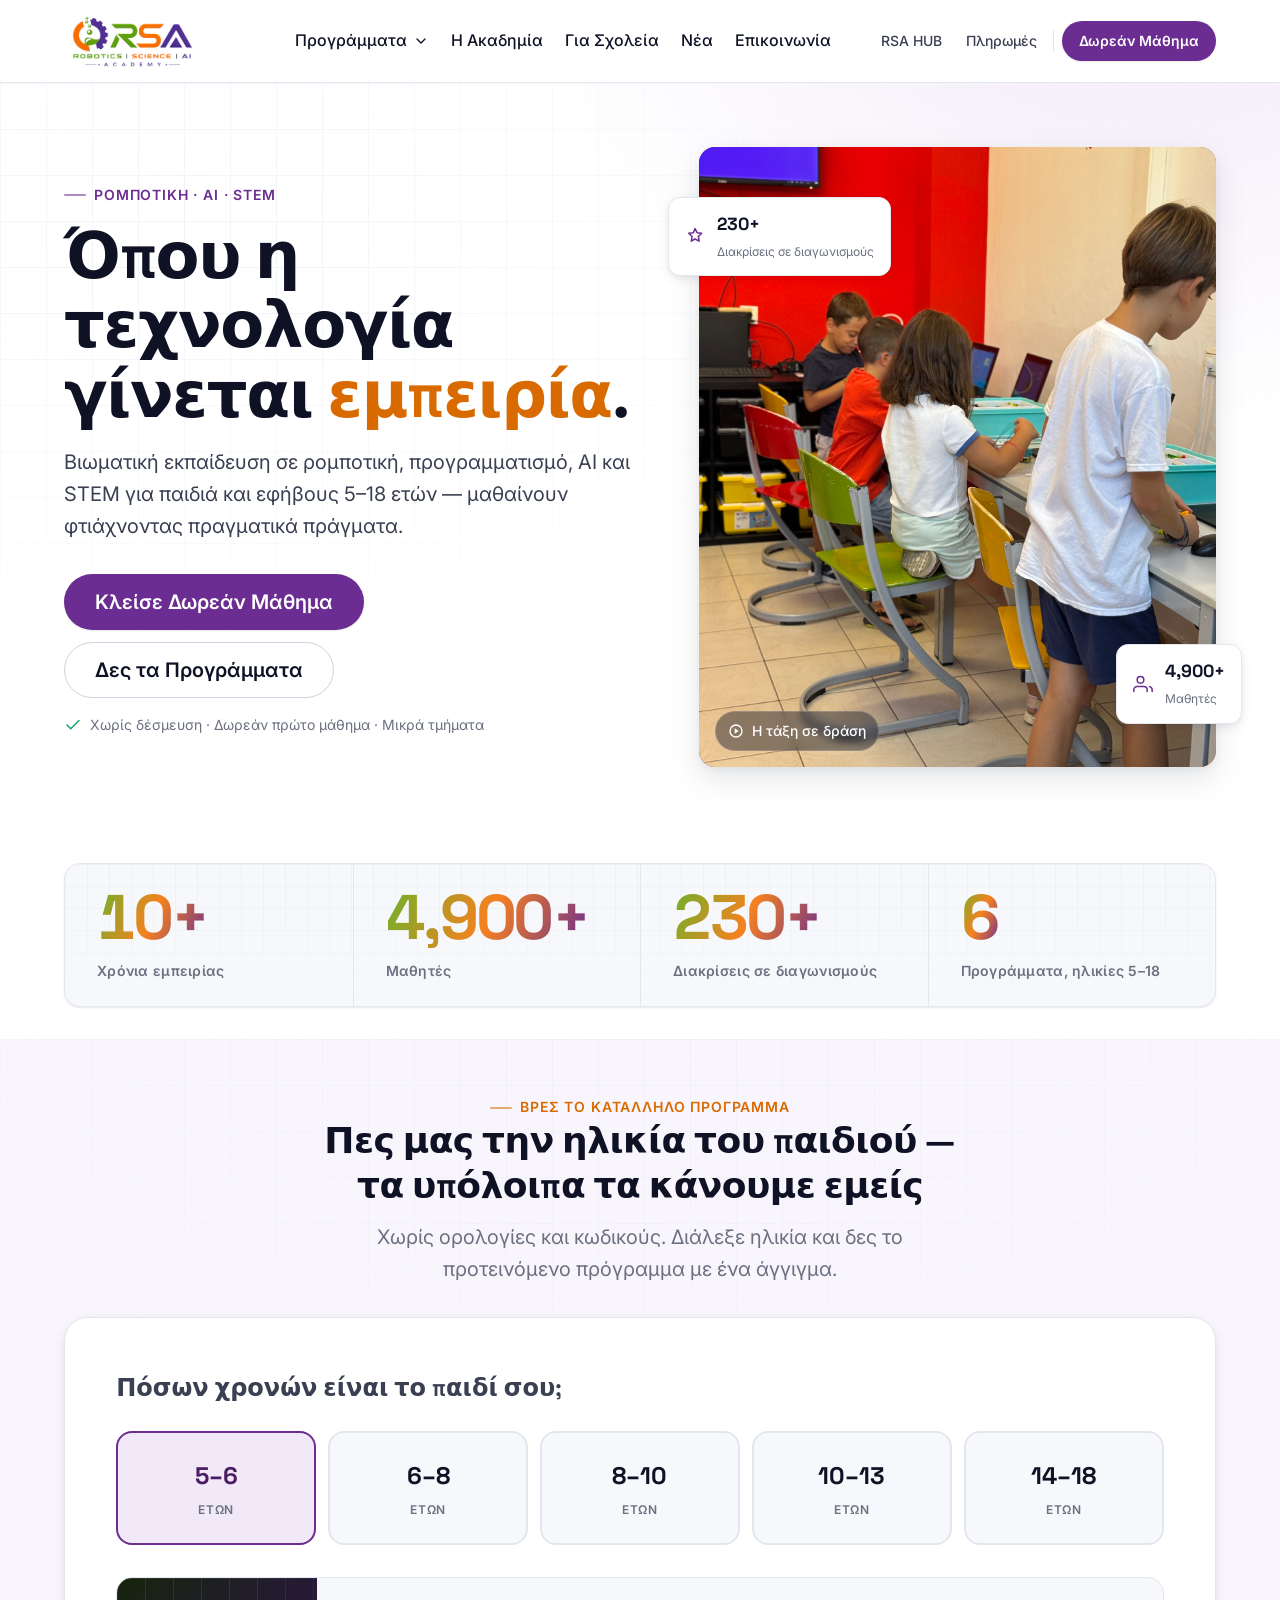
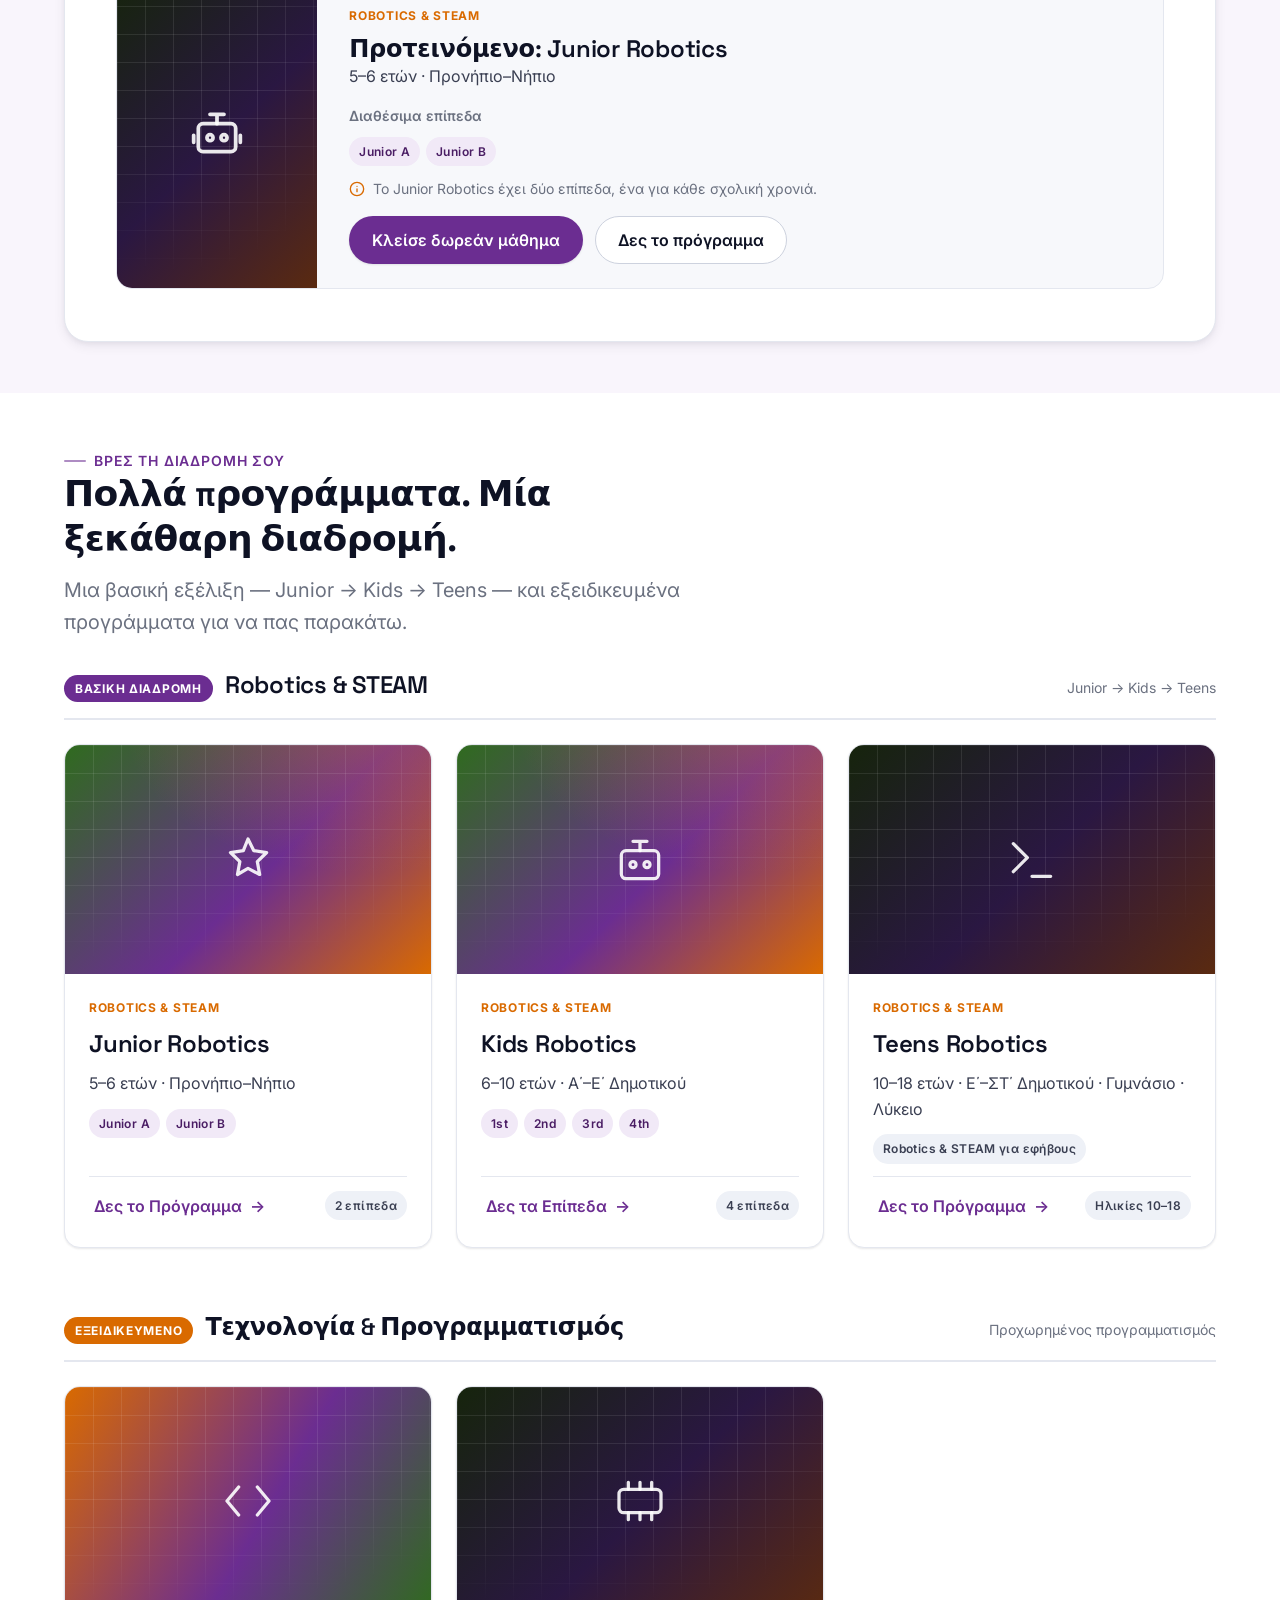
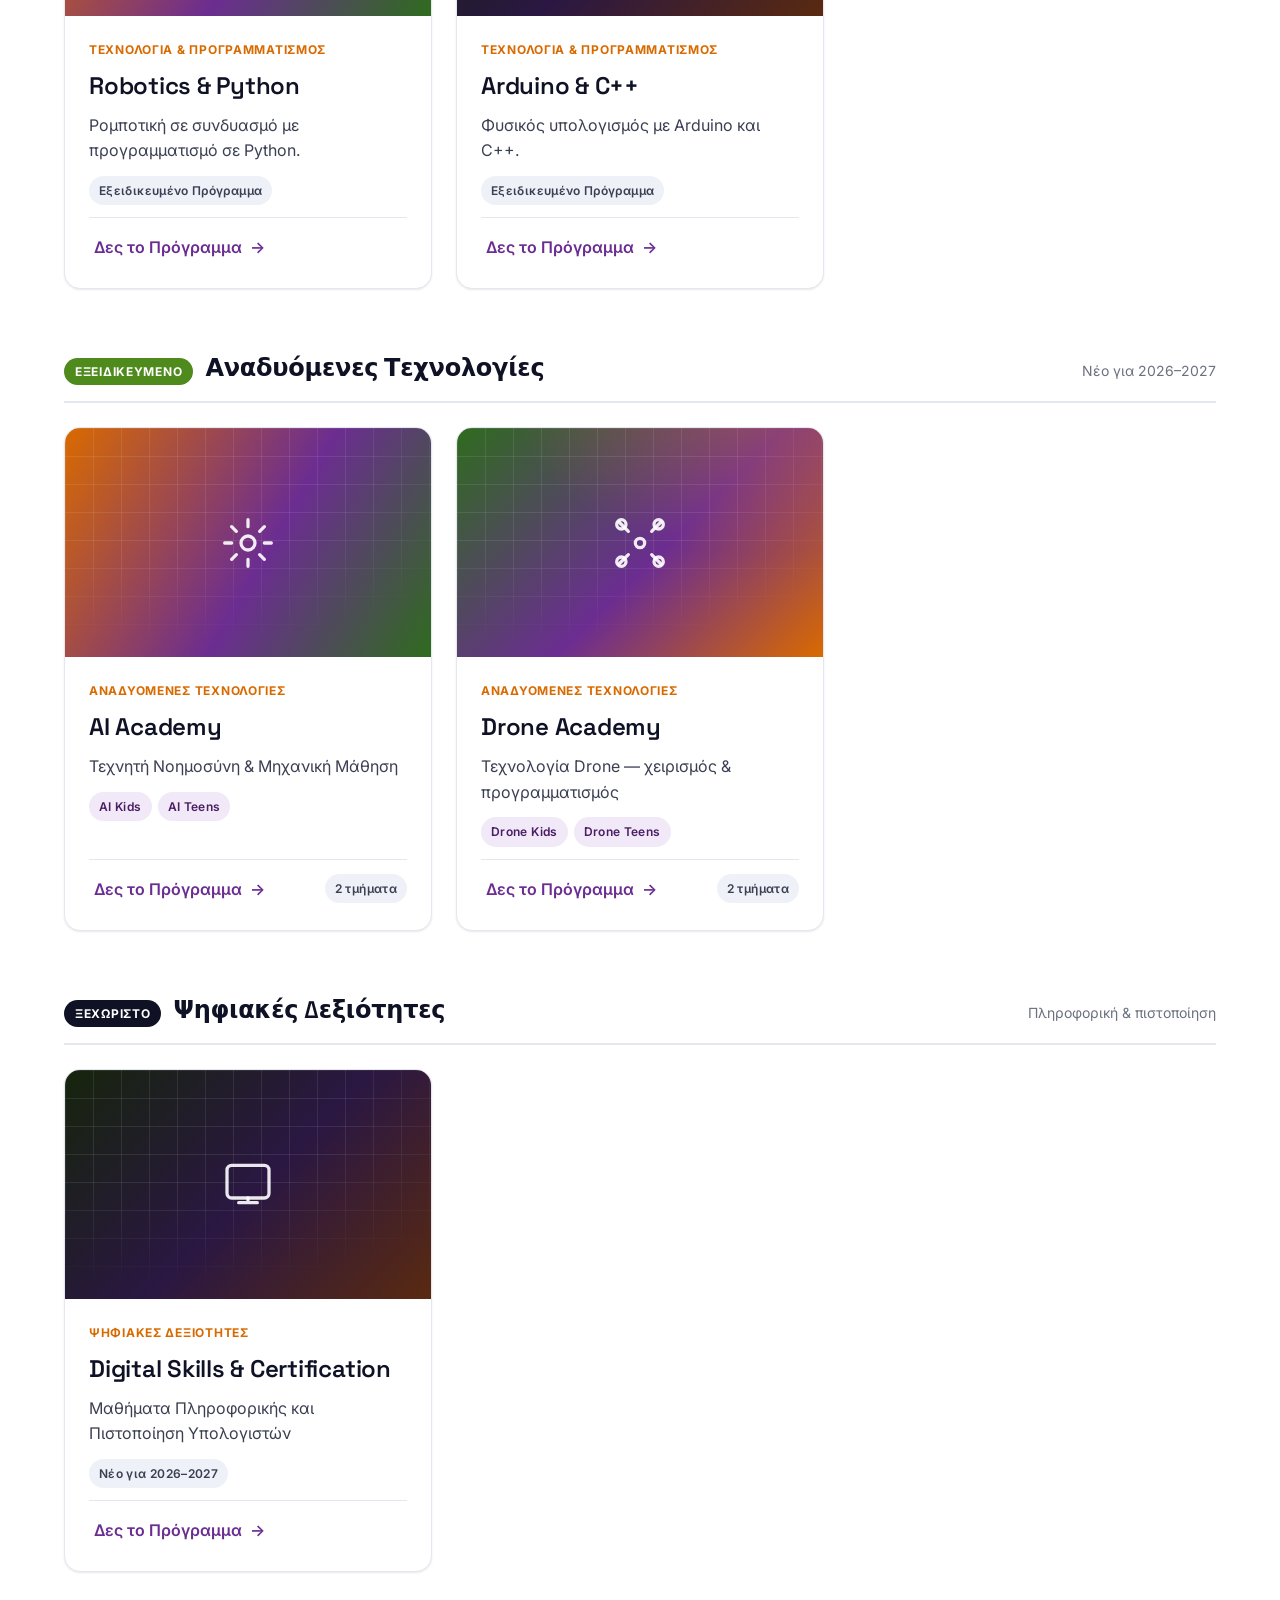
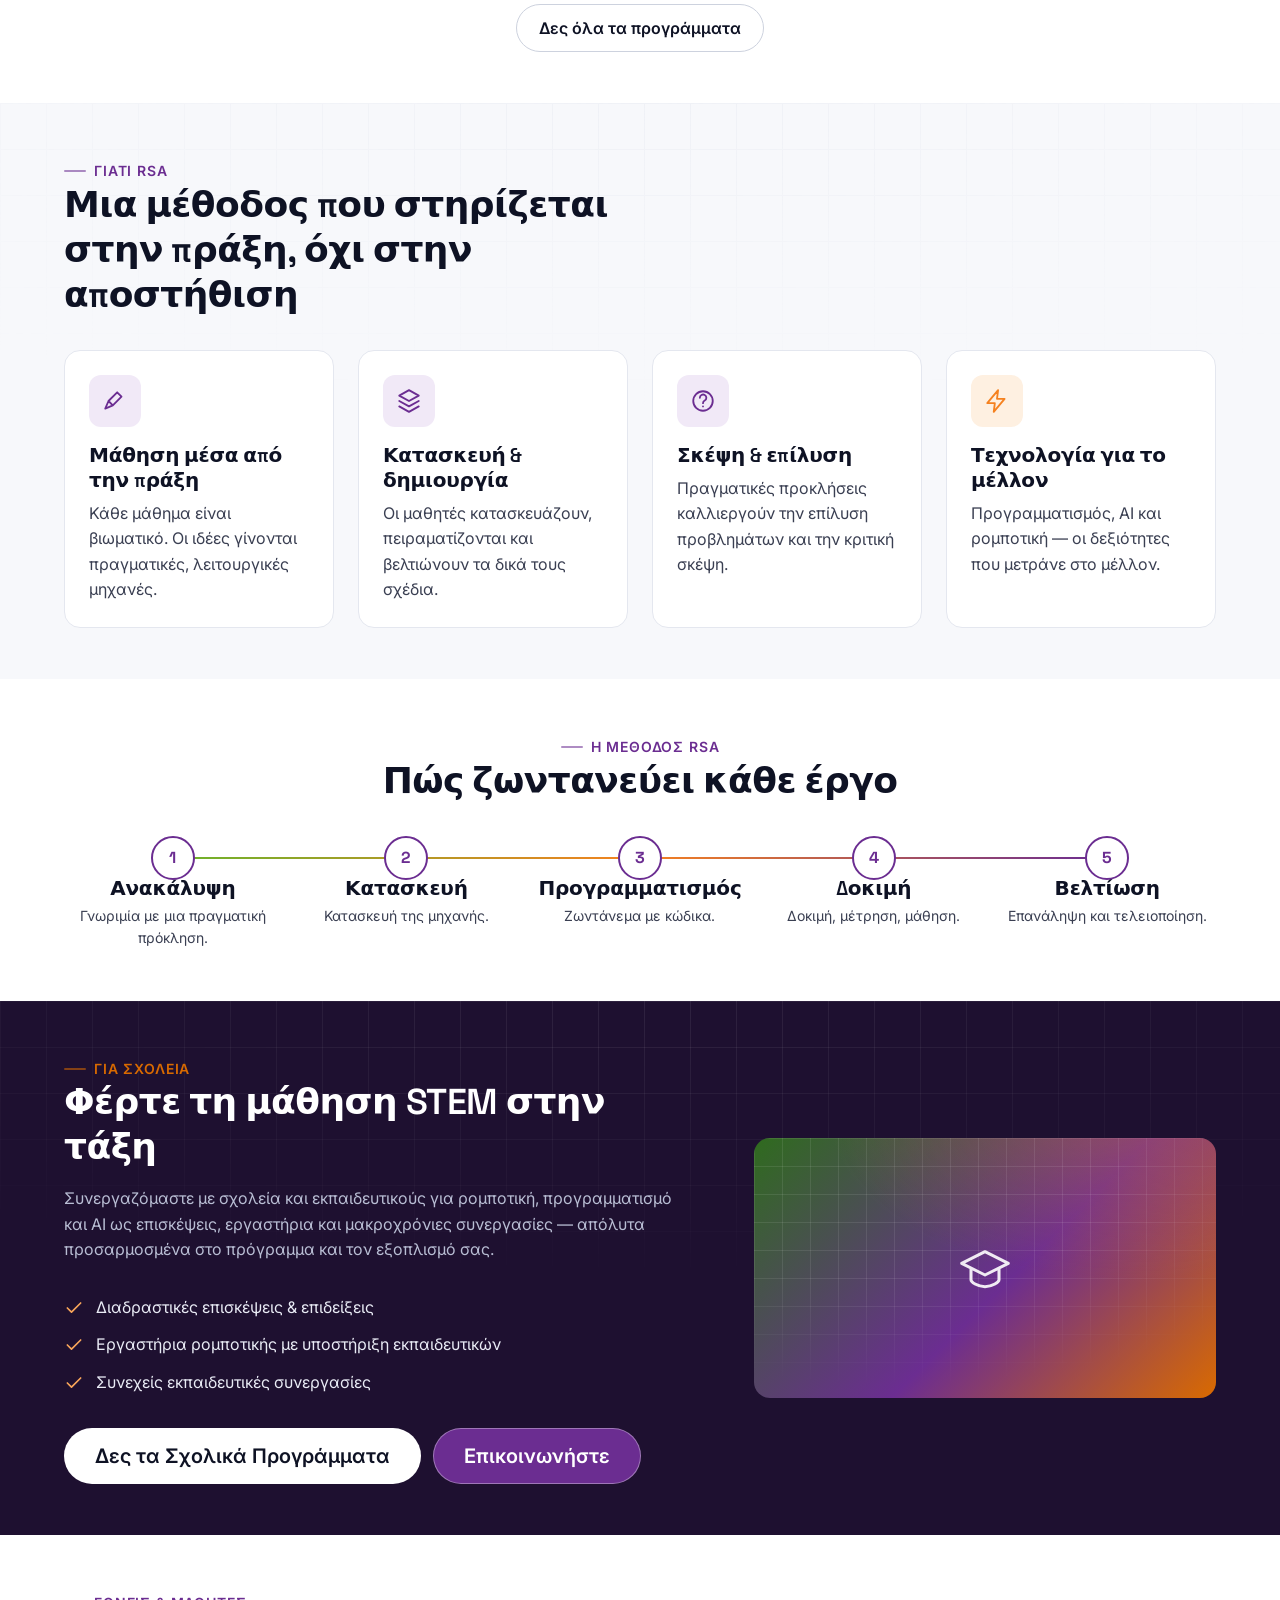
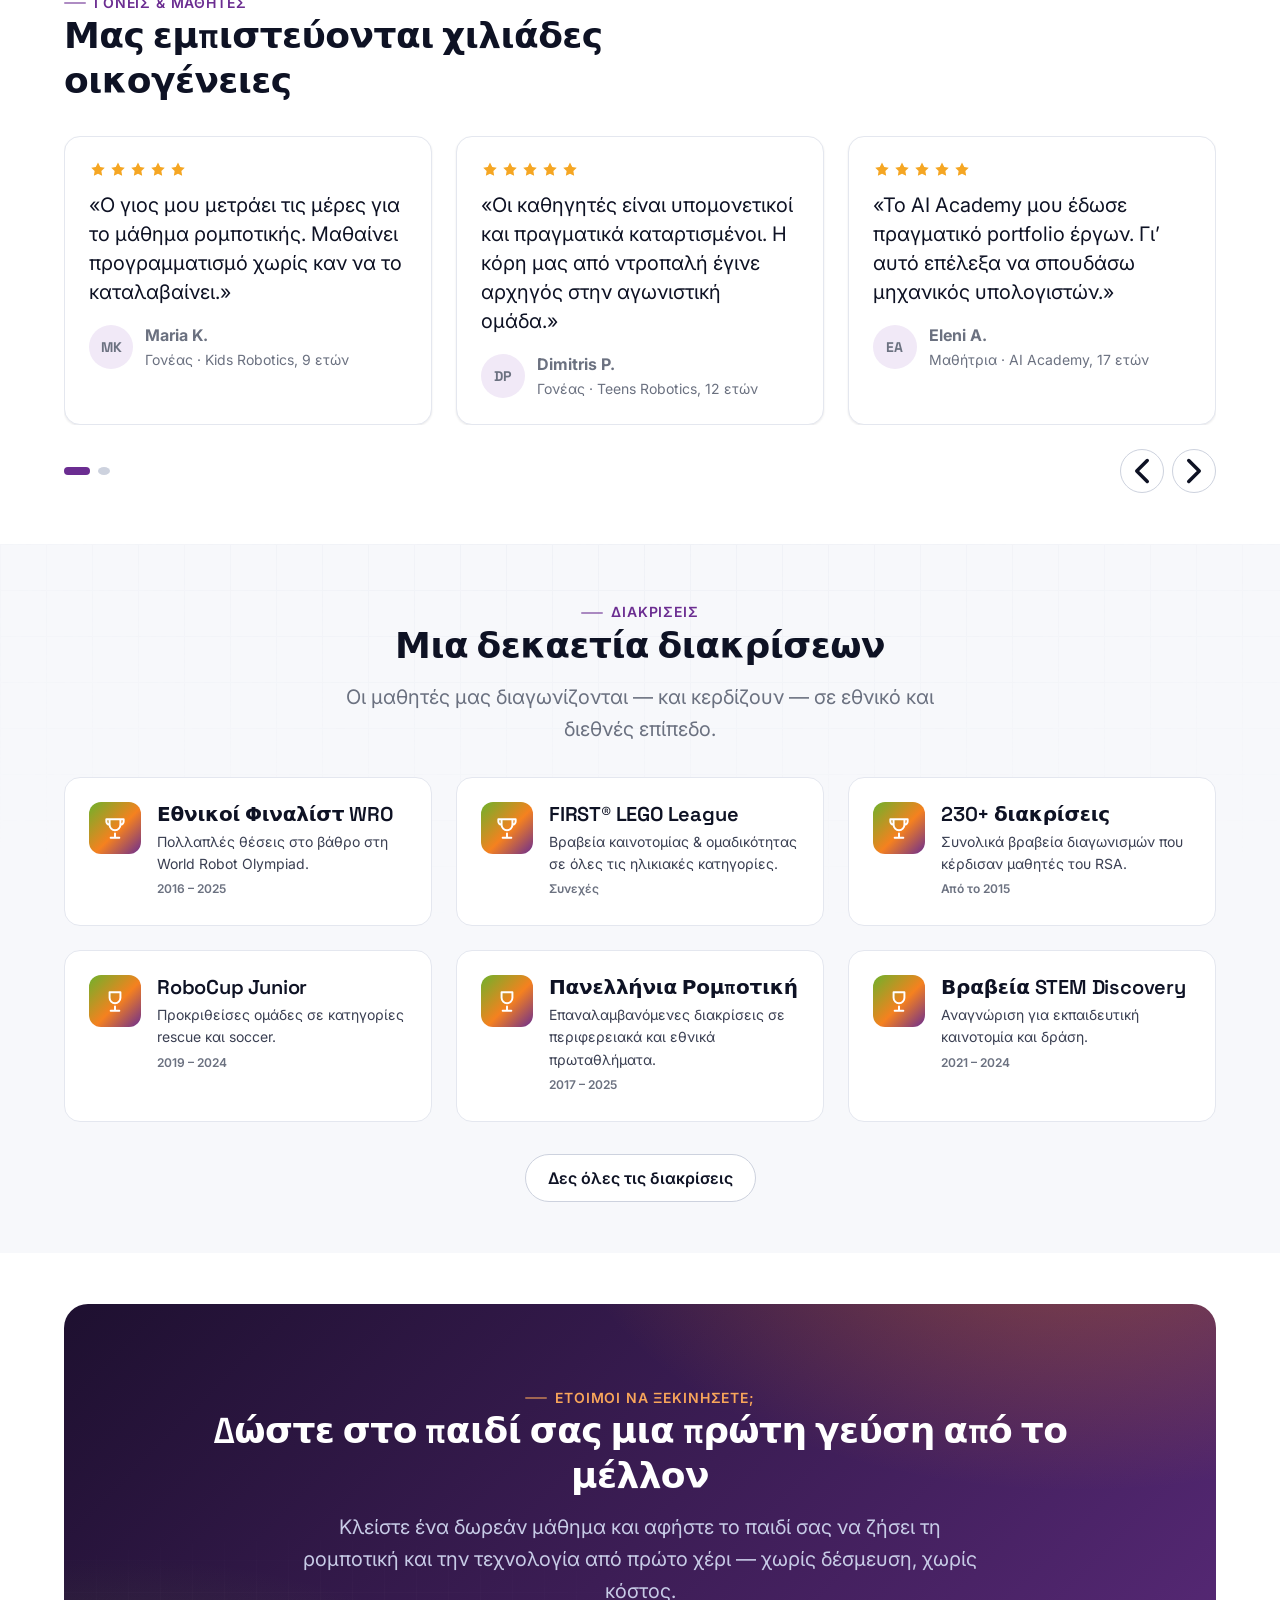
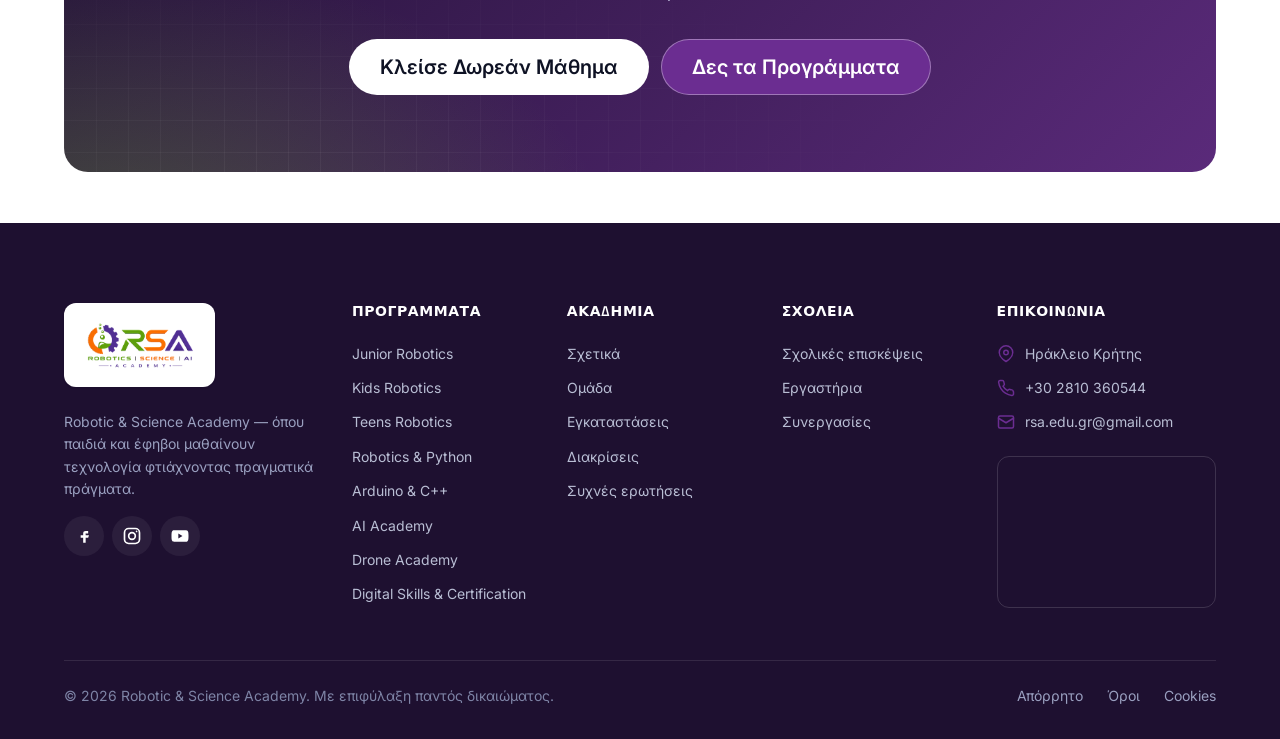
==== commit ae55d448: "Add map embed to footer contact column Small Google Maps frame under the email in the footer across " ====
--- a/index.html
+++ b/index.html
@@ -523,6 +523,7 @@
             <li><svg viewBox="0 0 24 24" fill="none" stroke="currentColor" stroke-width="2" stroke-linecap="round" stroke-linejoin="round"><path d="M22 16.9v3a2 2 0 0 1-2.2 2 19.8 19.8 0 0 1-8.6-3 19.5 19.5 0 0 1-6-6 19.8 19.8 0 0 1-3-8.6A2 2 0 0 1 4.1 2h3a2 2 0 0 1 2 1.7c.1.9.3 1.8.6 2.6a2 2 0 0 1-.5 2.1L8 9.6a16 16 0 0 0 6 6l1.2-1.2a2 2 0 0 1 2.1-.5c.8.3 1.7.5 2.6.6a2 2 0 0 1 1.7 2z"/></svg> +30 2810 360544</li>
             <li><svg viewBox="0 0 24 24" fill="none" stroke="currentColor" stroke-width="2" stroke-linecap="round" stroke-linejoin="round"><rect x="2" y="4" width="20" height="16" rx="2"/><path d="m2 7 10 6 10-6"/></svg> rsa.edu.gr@gmail.com</li>
           </ul>
+          <div class="footer-map"><iframe title="Χάρτης — RSA, Εθνομαρτύρων 22, Ηράκλειο" src="https://www.google.com/maps/embed?pb=!1m18!1m12!1m3!1d402.7348768681144!2d25.136460291438095!3d35.317104758252526!2m3!1f0!2f0!3f0!3m2!1i1024!2i768!4f13.1!3m3!1m2!1s0x149a599eaf6a123f%3A0xd1d38ad0a211afb0!2sRobotic%20and%20Science%20Academy!5e0!3m2!1sel!2sgr!4v1788986065869!5m2!1sel!2sgr" loading="lazy" referrerpolicy="strict-origin-when-cross-origin" allowfullscreen></iframe></div>
         </div>
       </div>
       <div class="footer-bottom">
--- a/assets/css/styles.css
+++ b/assets/css/styles.css
@@ -274,8 +274,8 @@
 .media {
   position: relative; border-radius: var(--r-lg); overflow: hidden;
   background:
-    radial-gradient(120% 120% at 82% -10%, rgba(245,129,31,.28), transparent 55%),
-    linear-gradient(135deg, #3a1656, #6B2D91 62%, #8a45b8);
+    radial-gradient(120% 120% at 82% -10%, rgba(245,129,31,.30), transparent 55%),
+    linear-gradient(135deg, #2f6b1e 0%, #6B2D91 55%, #d96a00 100%);
   aspect-ratio: 4 / 3; isolation: isolate;
 }
 .media::before { /* subtle tech grid */
@@ -297,9 +297,9 @@
 .media--wide { aspect-ratio: 16 / 9; }
 .media--square { aspect-ratio: 1; }
 .media--tall { aspect-ratio: 3 / 4; }
-.media--accent { background: linear-gradient(135deg, #b8560a, #F5811F 60%, #ffa64d); }
-.media--ink { background: linear-gradient(135deg, #17091f, #3a1656 55%, #5a2a7a); }
-.media--green { background: linear-gradient(135deg, #3d6a12, #6DB22B 60%, #93cc5b); }
+.media--accent { background: linear-gradient(300deg, #2f6b1e 0%, #6B2D91 45%, #d96a00 100%); }
+.media--ink { background: linear-gradient(135deg, #16240c 0%, #2a1742 52%, #5a2a10 100%); }
+.media--green { background: linear-gradient(210deg, #d96a00 0%, #6B2D91 45%, #4E8A1C 100%); }
 
 /* ------------------------------------------------------------------ *
  * 8. CARD GRIDS
@@ -404,19 +404,19 @@
   transition: box-shadow var(--dur) var(--ease);
 }
 .site-header.is-scrolled { box-shadow: var(--sh-2); }
-.header-inner { display: flex; align-items: center; gap: var(--sp-5); height: var(--header-h); }
+.header-inner { display: flex; align-items: center; gap: var(--sp-4); height: var(--header-h); }
 
 .brand { display: inline-flex; align-items: center; }
-.brand__logo { height: 58px; width: auto; flex: none; display: block; }
+.brand__logo { height: 68px; width: auto; flex: none; display: block; }
 /* logo on dark grounds (footer): white backing keeps the wordmark legible */
 .site-footer .brand__logo { background: #fff; padding: 12px 16px; border-radius: var(--r-md); height: 84px; box-shadow: var(--sh-1); }
-@media (max-width: 900px) { .brand__logo { height: 48px; } }
+@media (max-width: 900px) { .brand__logo { height: 54px; } }
 
 .primary-nav { margin-left: auto; }
 .nav__list { display: flex; align-items: center; gap: 2px; }
 .nav__link {
-  display: inline-flex; align-items: center; gap: 6px;
-  padding: 10px 14px; border-radius: var(--r-sm);
+  display: inline-flex; align-items: center; gap: 6px; white-space: nowrap;
+  padding: 9px 10px; border-radius: var(--r-sm);
   color: var(--c-ink); font-weight: var(--fw-medium); font-size: var(--fs-body);
   transition: background var(--dur) var(--ease), color var(--dur) var(--ease);
 }
@@ -425,8 +425,8 @@
 .nav__link .chev { width: 16px; height: 16px; transition: transform var(--dur) var(--ease); }
 .has-mega[aria-expanded="true"] .chev { transform: rotate(180deg); }
 
-.header-actions { display: flex; align-items: center; gap: var(--sp-3); margin-left: var(--sp-3); }
-.utility-link { color: var(--c-ink-2); font-size: var(--fs-sm); font-weight: var(--fw-medium); padding: 8px 10px; border-radius: var(--r-sm); }
+.header-actions { display: flex; align-items: center; gap: var(--sp-2); margin-left: var(--sp-4); }
+.utility-link { color: var(--c-ink-2); font-size: var(--fs-sm); font-weight: var(--fw-medium); padding: 8px 8px; border-radius: var(--r-sm); white-space: nowrap; }
 .utility-link:hover { color: var(--c-ink); background: var(--c-surface); }
 .utility-sep { width: 1px; height: 22px; background: var(--c-border); }
 
@@ -445,14 +445,14 @@
 /* Mega menu */
 .has-mega { position: relative; }
 .mega {
-  position: absolute; top: calc(100% + 10px); left: 50%; transform: translateX(-50%) translateY(6px);
+  position: absolute; top: calc(100% + 10px); left: 0; transform: translateY(6px);
   width: min(760px, 92vw); background: var(--c-elevated);
   border: 1px solid var(--c-border); border-radius: var(--r-lg); box-shadow: var(--sh-3);
   padding: var(--sp-5); opacity: 0; visibility: hidden; pointer-events: none;
   transition: opacity var(--dur) var(--ease), transform var(--dur) var(--ease), visibility var(--dur);
 }
 .has-mega[aria-expanded="true"] .mega,
-.has-mega:hover .mega { opacity: 1; visibility: visible; pointer-events: auto; transform: translateX(-50%) translateY(0); }
+.has-mega:hover .mega { opacity: 1; visibility: visible; pointer-events: auto; transform: translateY(0); }
 .mega__grid { display: grid; grid-template-columns: repeat(2, 1fr); gap: var(--sp-2); }
 .mega__item { display: flex; gap: var(--sp-3); padding: var(--sp-3); border-radius: var(--r-md);
   transition: background var(--dur) var(--ease); }
@@ -496,7 +496,7 @@
 .m-nav-sub a { display: block; padding: 12px 4px 12px 16px; color: var(--c-ink-2); font-size: var(--fs-body); border-bottom: 1px solid var(--c-border); }
 .m-nav-sub .m-nav-cat { display: block; padding: 16px 4px 6px; font-size: var(--fs-caption);
   text-transform: uppercase; letter-spacing: .06em; color: var(--c-muted); font-weight: var(--fw-bold); }
-.m-nav-sub a em { font-style: normal; font-size: var(--fs-caption); color: var(--c-primary);
+.m-nav-sub a em { display: inline-block; white-space: nowrap; font-style: normal; font-size: var(--fs-caption); color: var(--c-primary);
   font-weight: var(--fw-semi); margin-left: 6px; background: var(--c-primary-soft); padding: 1px 8px; border-radius: var(--r-pill); }
 .m-nav-sub a.sub-lvl { padding-left: 30px; color: var(--c-muted); font-size: var(--fs-sm); }
 .m-nav-group[aria-expanded="true"] > .m-nav-link svg { transform: rotate(180deg); }
@@ -580,7 +580,7 @@
 .process { display: grid; grid-template-columns: repeat(5, 1fr); gap: var(--sp-4); position: relative; }
 .process__step { position: relative; text-align: center; padding-top: var(--sp-6); }
 .process::before { content: ""; position: absolute; top: 21px; left: 10%; right: 10%; height: 2px;
-  background: linear-gradient(90deg, var(--c-primary), var(--c-accent)); border-radius: 2px; }
+  background: linear-gradient(90deg, var(--c-green), var(--c-accent) 50%, var(--c-primary)); border-radius: 2px; }
 .process__dot { position: absolute; top: 0; left: 50%; transform: translateX(-50%);
   width: 44px; height: 44px; border-radius: 50%; display: grid; place-items: center;
   background: var(--c-bg); border: 2px solid var(--c-primary); color: var(--c-primary);
@@ -616,7 +616,7 @@
 .achievement-card { display: flex; gap: var(--sp-4); padding: var(--sp-5); background: var(--c-elevated);
   border: 1px solid var(--c-border); border-radius: var(--r-lg); }
 .achievement-card__badge { width: 52px; height: 52px; border-radius: var(--r-md); flex: none; display: grid; place-items: center;
-  background: linear-gradient(135deg, #FFD36B, #F5A623); color: #6b4a00; }
+  background: linear-gradient(135deg, var(--c-green) 0%, var(--c-accent) 55%, var(--c-primary) 100%); color: #fff; }
 .achievement-card__badge svg { width: 26px; height: 26px; }
 .achievement-card h4 { font-size: var(--fs-h4); }
 .achievement-card p { font-size: var(--fs-sm); margin-top: 4px; }
@@ -627,7 +627,8 @@
  * 18. CTA BANNER
  * ------------------------------------------------------------------ */
 .cta-banner { position: relative; overflow: hidden; border-radius: var(--r-xl);
-  background: radial-gradient(120% 140% at 85% -30%, rgba(245,129,31,.42), transparent 52%),
+  background: radial-gradient(90% 130% at 88% -25%, rgba(245,129,31,.42), transparent 50%),
+              radial-gradient(80% 120% at 4% 120%, rgba(109,178,43,.34), transparent 55%),
               linear-gradient(135deg, var(--c-dark), #5a2a7a); color: #fff;
   padding: clamp(var(--sp-7), 6vw, var(--sp-9)); text-align: center; }
 .cta-banner::after { content: ""; position: absolute; inset: 0;
@@ -732,7 +733,7 @@
 .wizard { max-width: 640px; margin-inline: auto; }
 .wizard__progress { margin-bottom: var(--sp-6); }
 .wizard__bar { height: 6px; background: var(--c-surface-2); border-radius: var(--r-pill); overflow: hidden; }
-.wizard__bar span { display: block; height: 100%; background: linear-gradient(90deg, var(--c-primary), var(--c-accent));
+.wizard__bar span { display: block; height: 100%; background: linear-gradient(90deg, var(--c-green), var(--c-accent) 50%, var(--c-primary));
   border-radius: inherit; transition: width var(--dur-slow) var(--ease); }
 .wizard__steps { display: flex; justify-content: space-between; margin-top: var(--sp-3); }
 .wizard__steps li { font-size: var(--fs-caption); color: var(--c-muted); font-weight: var(--fw-semi); display: flex; align-items: center; gap: 6px; }
@@ -757,6 +758,8 @@
 .footer-col a:hover { color: #fff; }
 .footer-contact li { display: flex; gap: 10px; font-size: var(--fs-sm); padding: 6px 0; color: #B9BED4; }
 .footer-contact svg { width: 18px; height: 18px; color: var(--c-primary); flex: none; margin-top: 2px; }
+.footer-map { margin-top: var(--sp-4); max-width: 300px; border-radius: var(--r-md); overflow: hidden; border: 1px solid rgba(255,255,255,.14); }
+.footer-map iframe { display: block; width: 100%; height: 150px; border: 0; }
 .footer-social { display: flex; gap: var(--sp-2); margin-top: var(--sp-4); }
 .footer-social a { width: 40px; height: 40px; border-radius: 50%; display: grid; place-items: center;
   background: rgba(255,255,255,.06); color: #fff; transition: background var(--dur) var(--ease); }
@@ -797,7 +800,7 @@
  * 26b. PROGRAM ARCHITECTURE (groups · hierarchy · learning path)
  * ------------------------------------------------------------------ */
 /* grouped mega menu */
-.mega--programs { width: min(880px, 94vw); }
+.mega--programs { width: min(760px, 92vw); }
 .mega__cols { display: grid; grid-template-columns: repeat(3, 1fr); gap: var(--sp-5) var(--sp-6); }
 .mega__group h5 { font-size: var(--fs-caption); text-transform: uppercase; letter-spacing: .06em;
   color: var(--c-muted); margin-bottom: var(--sp-2); font-family: var(--font-body); font-weight: var(--fw-bold); }
@@ -805,7 +808,7 @@
   padding: 9px 10px; border-radius: var(--r-sm); color: var(--c-ink); font-weight: var(--fw-medium);
   transition: background var(--dur) var(--ease); }
 .mega__group a:hover { background: var(--c-surface); }
-.mega__group a .lvl { font-size: var(--fs-caption); font-weight: var(--fw-semi);
+.mega__group a .lvl { flex: none; white-space: nowrap; font-size: var(--fs-caption); font-weight: var(--fw-semi);
   color: var(--c-primary-active); background: var(--c-primary-soft); padding: 2px 9px; border-radius: var(--r-pill); }
 .mega__group--wide { grid-column: 1 / -1; border-top: 1px solid var(--c-border); padding-top: var(--sp-4); }
 
@@ -860,6 +863,14 @@
 /* ------------------------------------------------------------------ *
  * 27. RESPONSIVE
  * ------------------------------------------------------------------ */
+/* nav collapses to hamburger when the Greek labels no longer fit comfortably */
+@media (max-width: 960px) {
+  .primary-nav, .header-actions .utility-link, .header-actions .utility-sep { display: none; }
+  .header-actions { margin-left: auto; }   /* push CTA + hamburger to the right */
+  .nav-toggle { display: inline-flex; }
+  .mega { display: none; }
+}
+
 @media (max-width: 1024px) {
   :root { --header-h: 68px; }
   .stats { grid-template-columns: repeat(4, 1fr); gap: 0; }
@@ -871,8 +882,6 @@
 }
 
 @media (max-width: 900px) {
-  .primary-nav, .header-actions .utility-link, .header-actions .utility-sep { display: none; }
-  .nav-toggle { display: inline-flex; }
   .hero__inner { grid-template-columns: 1fr; gap: var(--sp-6); }
   .hero__visual { order: -1; }
   .hero__visual .media { aspect-ratio: 16 / 11; }
@@ -880,13 +889,12 @@
   .split, .split--wide-left { grid-template-columns: 1fr; gap: var(--sp-6); }
   .process { grid-template-columns: 1fr; gap: 0; }
   .process::before { top: 0; bottom: 0; left: 21px; right: auto; width: 2px; height: auto;
-    background: linear-gradient(180deg, var(--c-primary), var(--c-accent)); }
+    background: linear-gradient(180deg, var(--c-green), var(--c-accent) 50%, var(--c-primary)); }
   .process__step { text-align: left; padding: var(--sp-3) 0 var(--sp-5) var(--sp-8); }
   .process__dot { left: 0; transform: none; }
   .finder-card { grid-template-columns: 1fr; }
   .finder-card .media { aspect-ratio: 16/8; }
   .finder-card__body { padding: var(--sp-5); }
-  .mega { display: none; } /* mega only on desktop hover/click nav */
 }
 
 @media (max-width: 720px) {
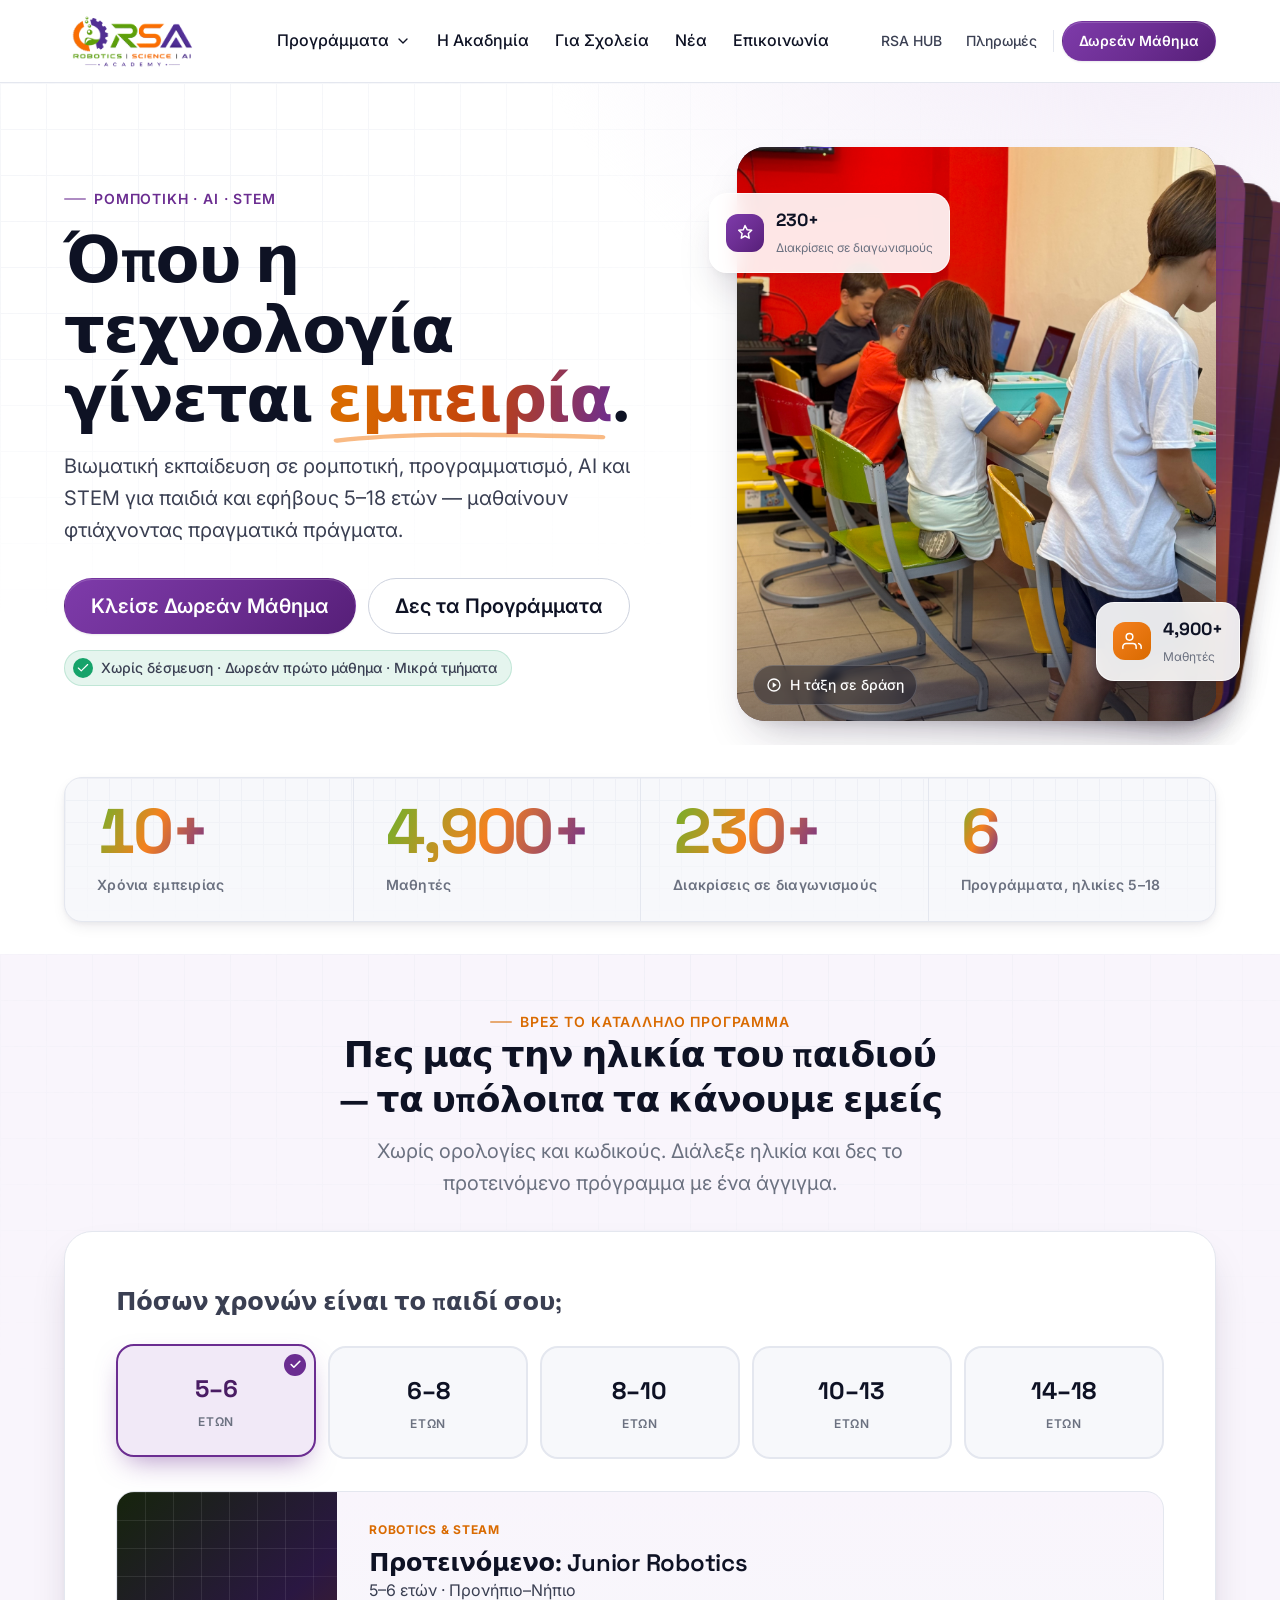
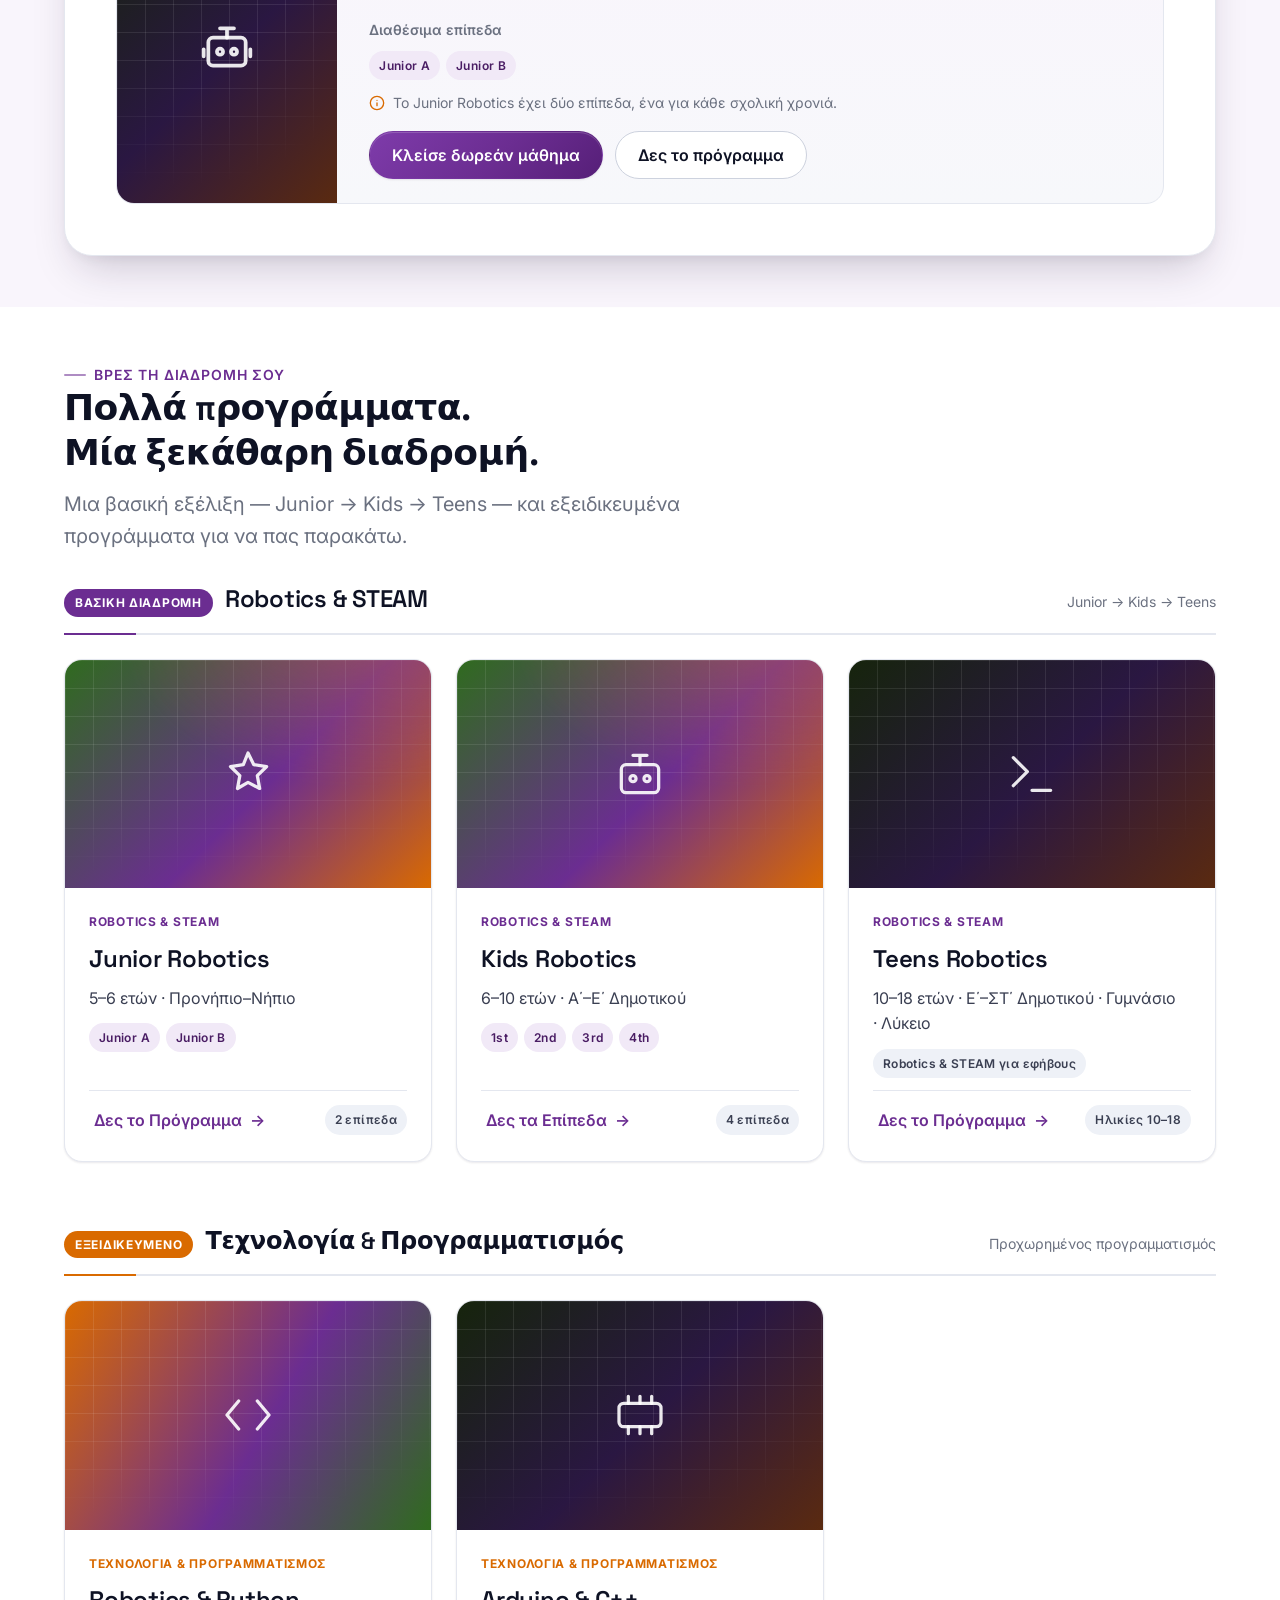
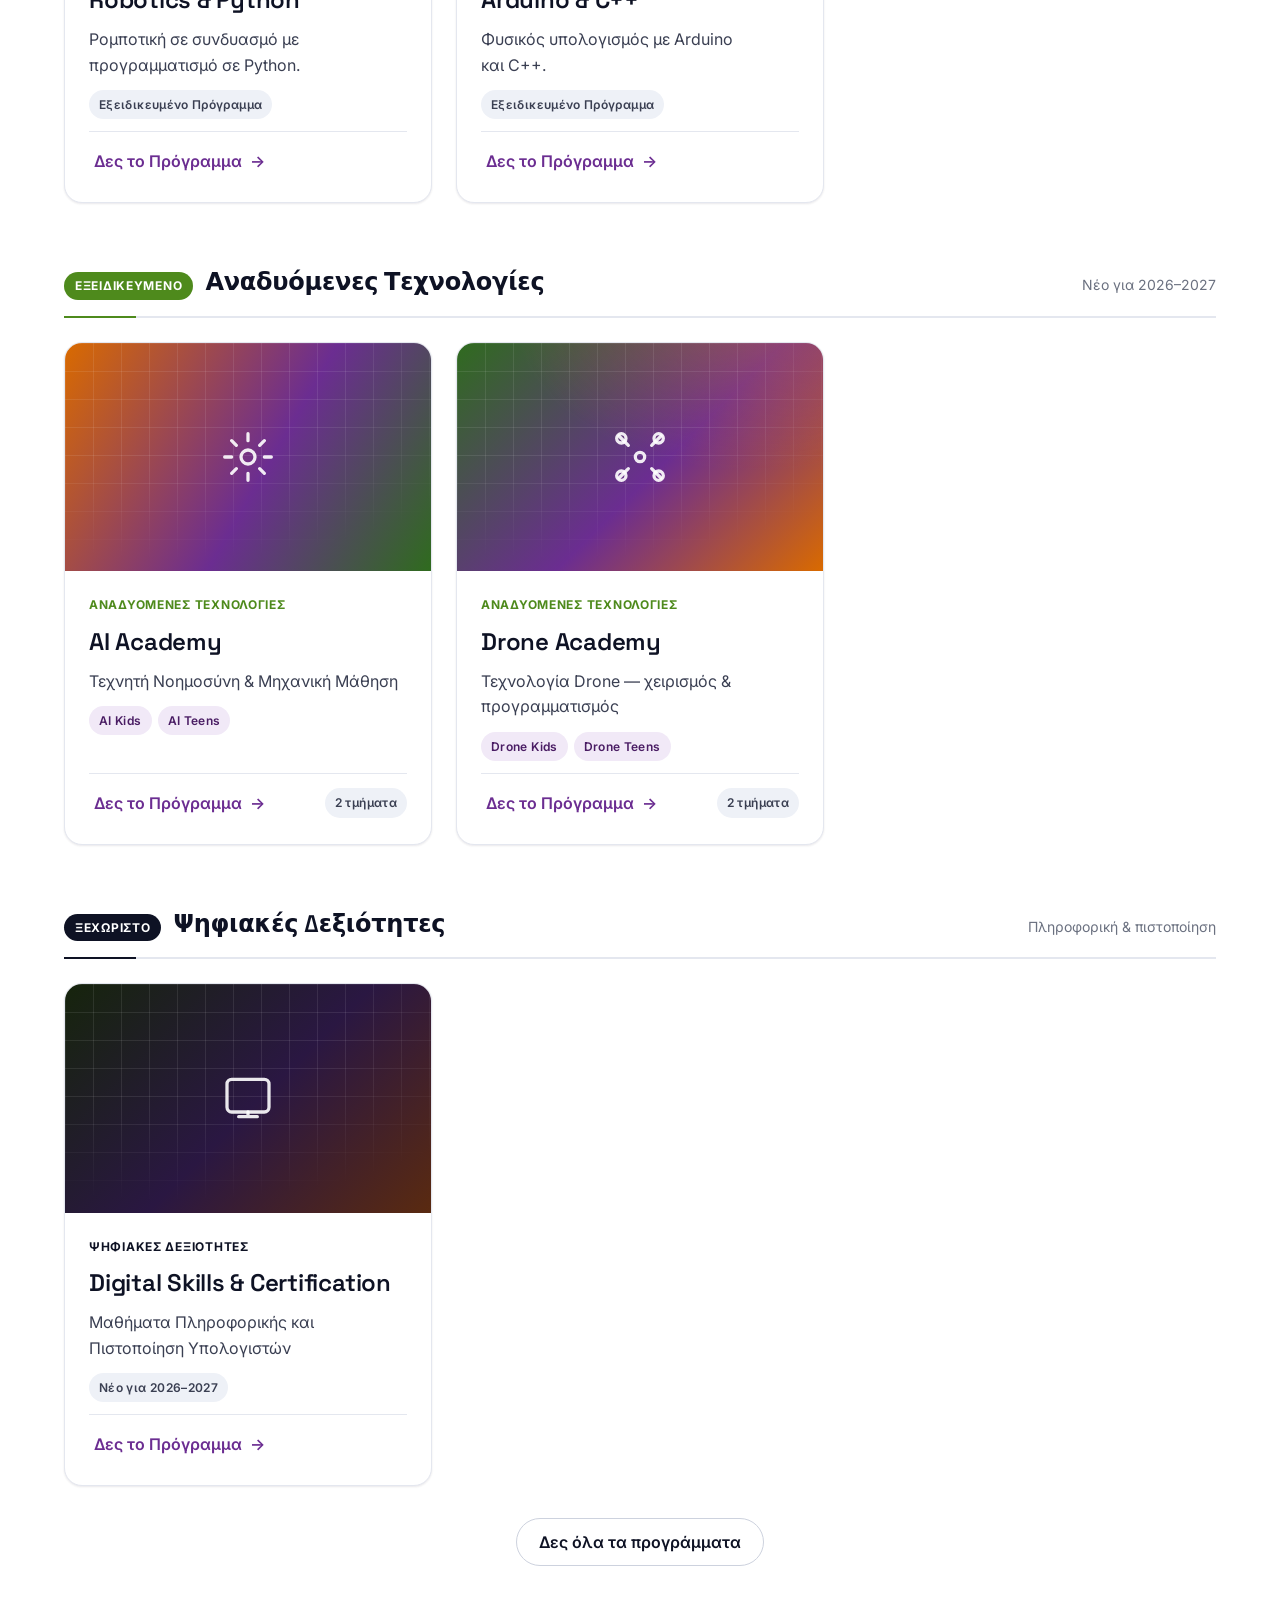
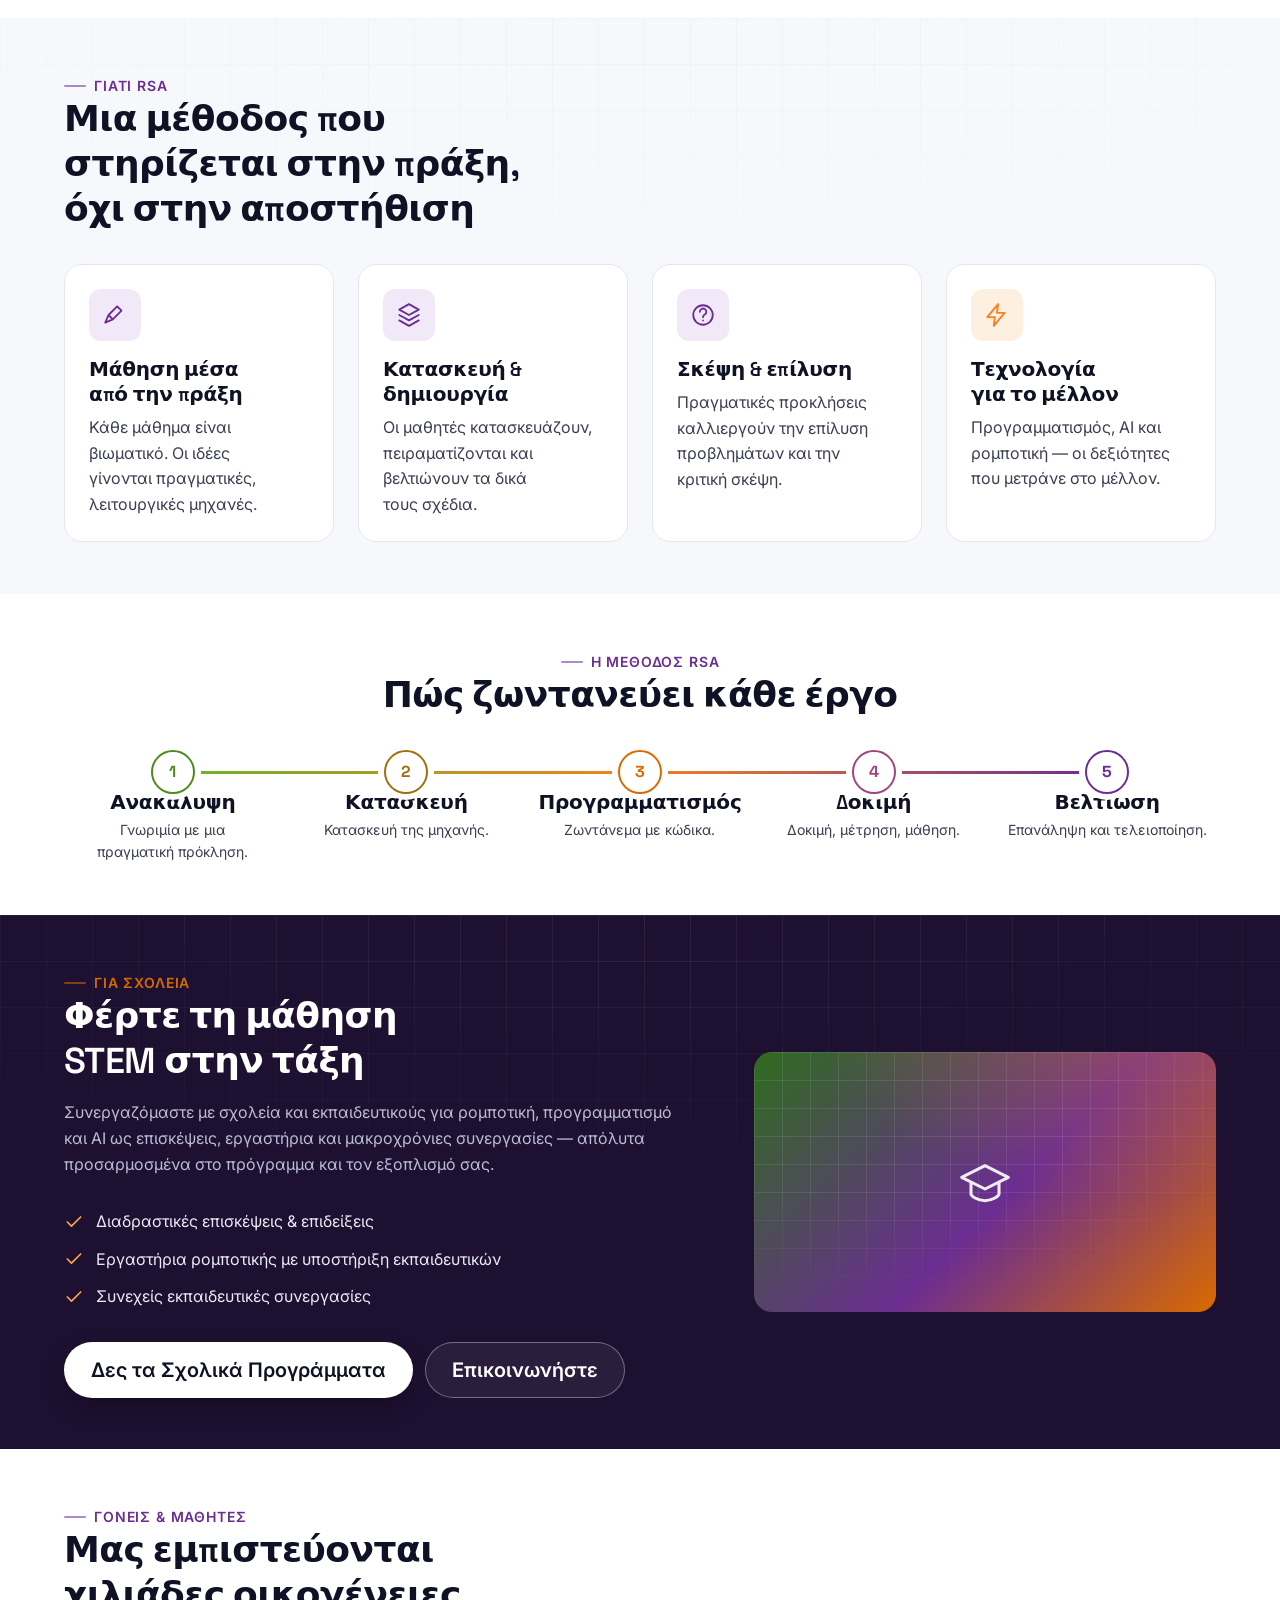
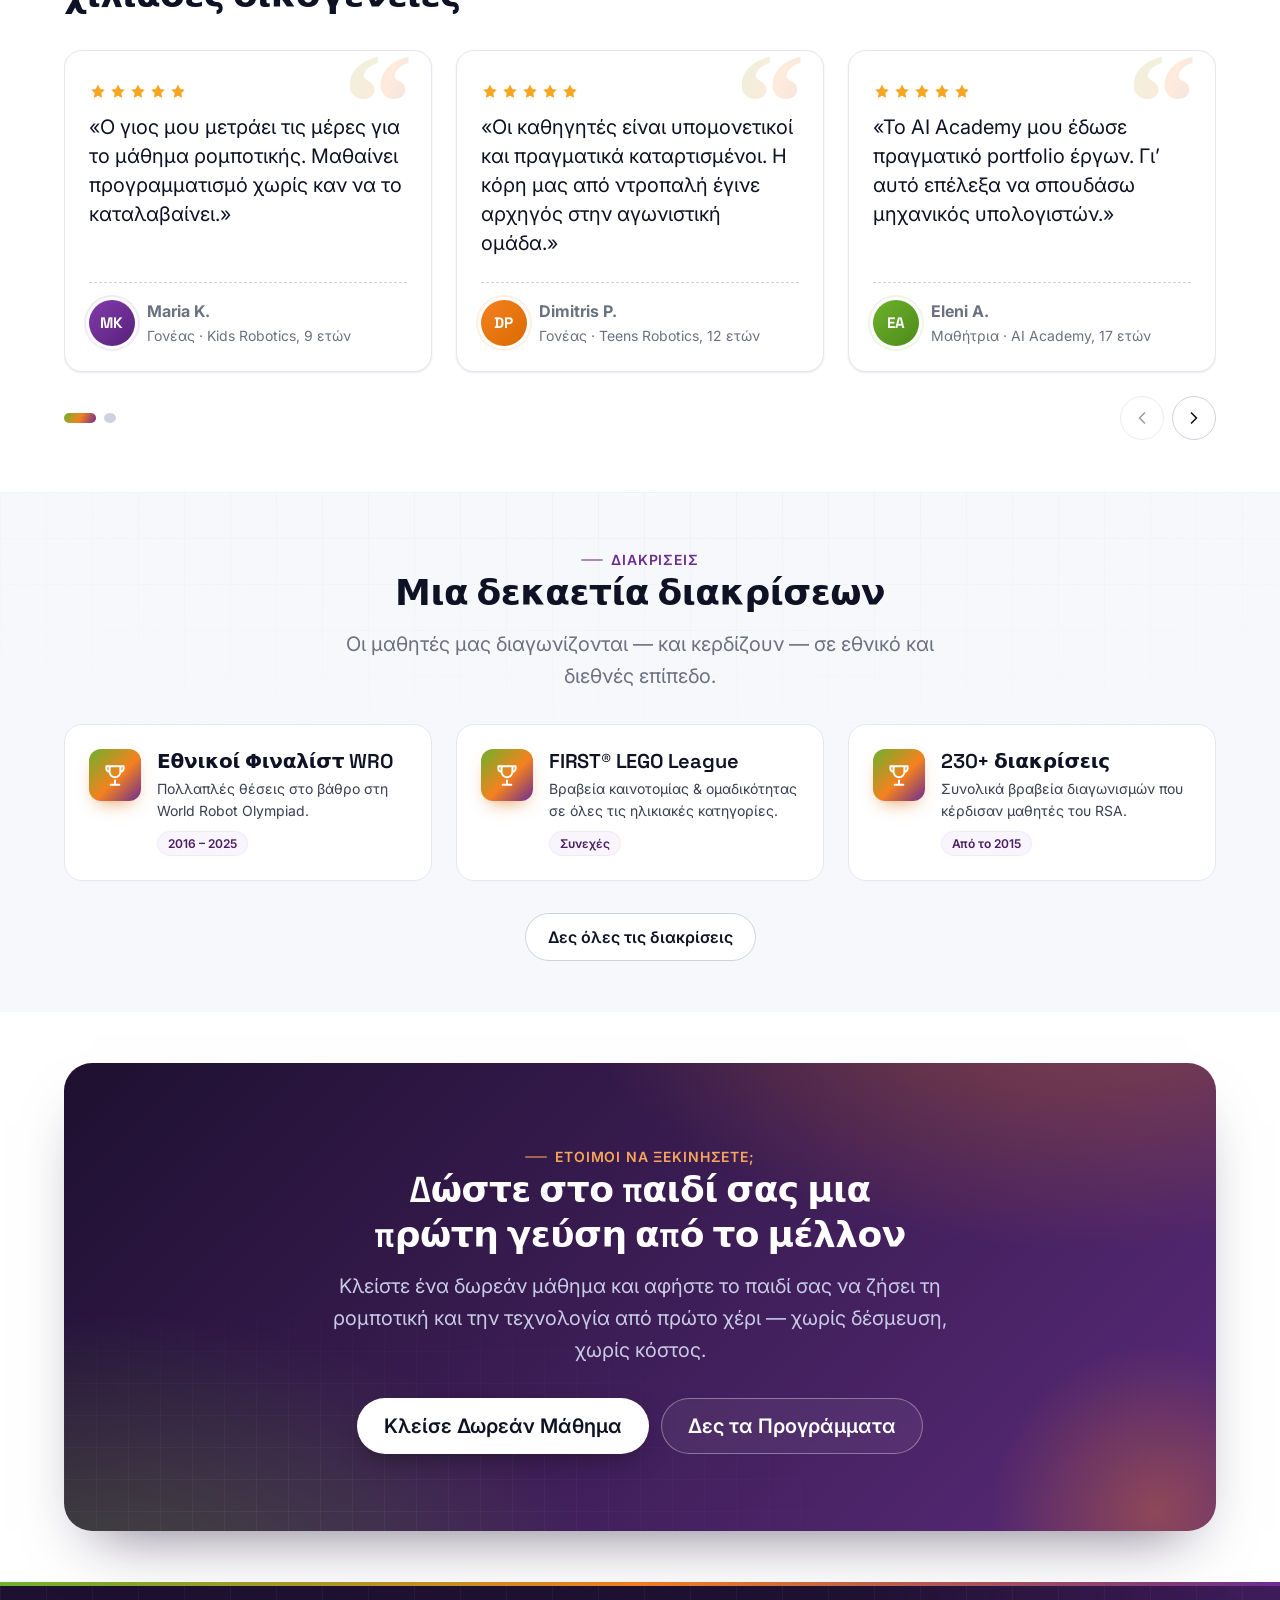
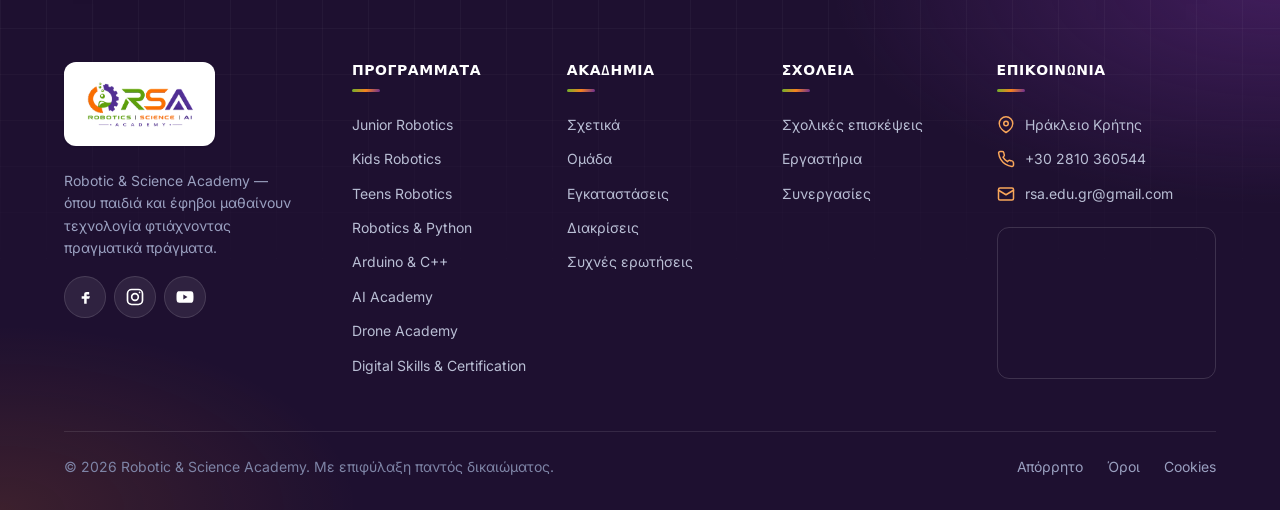
==== commit a26a0825: "Site changes" ====
--- a/index.html
+++ b/index.html
@@ -141,9 +141,28 @@
           <p class="hero__note"><svg viewBox="0 0 24 24" fill="none" stroke="currentColor" stroke-width="2" stroke-linecap="round" stroke-linejoin="round"><path d="M20 6 9 17l-5-5"/></svg> No commitment · Free first lesson · Small groups</p>
         </div>
         <div class="hero__visual">
-          <div class="media">
-            <img class="media__img" src="assets/img/hero-classroom.jpg" alt="Παιδιά φτιάχνουν και προγραμματίζουν ρομπότ σε μάθημα στο RSA" width="3024" height="4032" />
-            <span class="media__label"><svg viewBox="0 0 24 24" width="16" height="16" fill="none" stroke="currentColor" stroke-width="2"><circle cx="12" cy="12" r="9"/><path d="m10 8 6 4-6 4z" fill="currentColor" stroke="none"/></svg> Η τάξη σε δράση</span>
+          <!-- Hero slideshow · replace assets/img/hero-2…5.jpg with real photos (keep 3:4 portrait) -->
+          <div class="media hero-slider" data-hero-slider role="region" aria-roledescription="carousel" aria-label="Στιγμές από το RSA">
+            <figure class="hero-slide is-active">
+              <img class="media__img" draggable="false" src="assets/img/hero-classroom.jpg" alt="Παιδιά φτιάχνουν και προγραμματίζουν ρομπότ σε μάθημα στο RSA" width="3024" height="4032" />
+              <figcaption class="media__label"><svg viewBox="0 0 24 24" width="16" height="16" fill="none" stroke="currentColor" stroke-width="2"><circle cx="12" cy="12" r="9"/><path d="m10 8 6 4-6 4z" fill="currentColor" stroke="none"/></svg> Η τάξη σε δράση</figcaption>
+            </figure>
+            <figure class="hero-slide">
+              <img class="media__img" draggable="false" src="assets/img/hero-2.jpg" alt="Μαθητές συναρμολογούν ρομπότ με αισθητήρες και μοτέρ" width="1200" height="1600" loading="lazy" />
+              <figcaption class="media__label"><svg viewBox="0 0 24 24" width="16" height="16" fill="none" stroke="currentColor" stroke-width="2" stroke-linecap="round" stroke-linejoin="round"><rect x="4" y="8" width="16" height="12" rx="2"/><path d="M12 8V4"/></svg> Κατασκευή ρομπότ με αισθητήρες</figcaption>
+            </figure>
+            <figure class="hero-slide">
+              <img class="media__img" draggable="false" src="assets/img/hero-3.jpg" alt="Έφηβος γράφει κώδικα Python για να κινήσει ένα ρομπότ" width="1200" height="1600" loading="lazy" />
+              <figcaption class="media__label"><svg viewBox="0 0 24 24" width="16" height="16" fill="none" stroke="currentColor" stroke-width="2" stroke-linecap="round" stroke-linejoin="round"><path d="M8 6 3 12l5 6M16 6l5 6-5 6"/></svg> Προγραμματισμός σε Python</figcaption>
+            </figure>
+            <figure class="hero-slide">
+              <img class="media__img" draggable="false" src="assets/img/hero-4.jpg" alt="Ομάδα μαθητών του RSA σε διαγωνισμό ρομποτικής" width="1200" height="1600" loading="lazy" />
+              <figcaption class="media__label"><svg viewBox="0 0 24 24" width="16" height="16" fill="none" stroke="currentColor" stroke-width="2" stroke-linecap="round" stroke-linejoin="round"><path d="M8 21h8M12 17v4M7 4h10v5a5 5 0 0 1-10 0z"/></svg> Η ομάδα μας στους διαγωνισμούς</figcaption>
+            </figure>
+            <figure class="hero-slide">
+              <img class="media__img" draggable="false" src="assets/img/hero-5.jpg" alt="Παιδιά πιλοτάρουν drone σε μάθημα του Drone Academy" width="1200" height="1600" loading="lazy" />
+              <figcaption class="media__label"><svg viewBox="0 0 24 24" width="16" height="16" fill="none" stroke="currentColor" stroke-width="2" stroke-linecap="round" stroke-linejoin="round"><circle cx="12" cy="12" r="2"/><path d="M7 7 3 3M17 7l4-4M7 17l-4 4M17 17l4 4"/></svg> Πτήσεις drone στην τάξη</figcaption>
+            </figure>
           </div>
           <div class="hero__badge hero__badge--tl">
             <svg viewBox="0 0 24 24" fill="none" stroke="currentColor" stroke-width="1.8" stroke-linecap="round" stroke-linejoin="round"><path d="M12 3l2.5 5 5.5.8-4 3.9 1 5.5L12 15.6 7.5 18.2l1-5.5-4-3.9 5.5-.8z"/></svg>
--- a/assets/css/styles.css
+++ b/assets/css/styles.css
@@ -77,15 +77,22 @@
   /* --- Radius --- */
   --r-sm: 8px;
   --r-md: 12px;
-  --r-lg: 16px;
-  --r-xl: 24px;
+  --r-lg: 18px;
+  --r-xl: 28px;
   --r-pill: 999px;
 
   /* --- Elevation (restrained) --- */
-  --sh-1: 0 1px 2px rgba(14,18,36,.06), 0 1px 3px rgba(14,18,36,.04);
-  --sh-2: 0 4px 12px rgba(14,18,36,.07), 0 2px 4px rgba(14,18,36,.04);
-  --sh-3: 0 12px 32px rgba(14,18,36,.10), 0 4px 8px rgba(14,18,36,.05);
+  --sh-1: 0 1px 2px rgba(30,16,48,.06), 0 1px 3px rgba(30,16,48,.04);
+  --sh-2: 0 6px 16px -4px rgba(30,16,48,.10), 0 2px 4px rgba(30,16,48,.04);
+  --sh-3: 0 22px 44px -14px rgba(30,16,48,.22), 0 6px 12px -4px rgba(30,16,48,.06);
+  --sh-glow: 0 12px 28px -10px rgba(107,45,145,.55);
+  --sh-hover: 0 30px 56px -20px rgba(107,45,145,.42), 0 10px 20px -8px rgba(30,16,48,.14);
+  --bd-hover: rgba(107,45,145,.35);
   --sh-focus: 0 0 0 3px rgba(107,45,145,.38);
+
+  /* --- Brand gradients --- */
+  --grad-brand: linear-gradient(115deg, var(--c-green) 0%, var(--c-accent) 50%, var(--c-primary) 100%);
+  --grad-primary: linear-gradient(135deg, #7E3BAA 0%, var(--c-primary) 55%, #561F78 100%);
 
   /* --- Layout --- */
   --container: 1200px;
@@ -94,6 +101,7 @@
 
   /* --- Motion --- */
   --ease: cubic-bezier(.22,.61,.36,1);
+  --ease-spring: cubic-bezier(.34,1.56,.64,1);
   --dur-fast: .14s;
   --dur: .24s;
   --dur-slow: .42s;
@@ -104,7 +112,10 @@
  * ------------------------------------------------------------------ */
 *, *::before, *::after { box-sizing: border-box; }
 * { margin: 0; }
-html { -webkit-text-size-adjust: 100%; scroll-behavior: smooth; }
+html { -webkit-text-size-adjust: 100%; scroll-behavior: smooth;
+  scroll-padding-top: calc(var(--header-h) + var(--sp-4)); }   /* anchors land below the sticky header */
+html:has(.subnav) { scroll-padding-top: calc(var(--header-h) + 72px); }
+::selection { background: var(--c-primary); color: #fff; }
 body {
   font-family: var(--font-body);
   font-size: var(--fs-body);
@@ -127,13 +138,16 @@
 h2 { font-size: var(--fs-h2); letter-spacing: -.015em; }
 h3 { font-size: var(--fs-h3); }
 h4 { font-size: var(--fs-h4); }
-p  { color: var(--c-ink-2); }
-
+h1, h2, h3 { text-wrap: balance; }
+p  { color: var(--c-ink-2); text-wrap: pretty; }
+
+/* outline (not box-shadow) so the ring follows each element's own radius */
 :focus-visible {
-  outline: none;
-  box-shadow: var(--sh-focus);
-  border-radius: var(--r-sm);
-}
+  outline: 3px solid rgba(107,45,145,.45);
+  outline-offset: 2px;
+}
+/* programmatic focus targets (step headings, live regions) don't need a ring */
+[tabindex="-1"]:focus { outline: none; }
 
 /* Skip link */
 .skip-link {
@@ -208,16 +222,21 @@
               box-shadow var(--dur) var(--ease), border-color var(--dur) var(--ease), color var(--dur) var(--ease);
 }
 .btn svg { width: 18px; height: 18px; }
-.btn:hover { transform: translateY(-1px); }
-.btn:active { transform: translateY(0); }
-.btn:focus-visible { box-shadow: var(--sh-focus); }
-
-.btn--primary { background: var(--c-primary); color: #fff; box-shadow: var(--sh-1); }
-.btn--primary:hover { background: var(--c-primary-hover); box-shadow: var(--sh-2); }
+.btn:hover { transform: translateY(-2px); }
+.btn:active { transform: translateY(0) scale(.98); }
+
+/* primary: brand gradient + a light sweep on hover */
+.btn--primary { position: relative; isolation: isolate; overflow: hidden;
+  background: var(--grad-primary); color: #fff; box-shadow: var(--sh-1), inset 0 1px 0 rgba(255,255,255,.18); }
+.btn--primary::before { content: ""; position: absolute; inset: 0; z-index: -1; pointer-events: none;
+  background: linear-gradient(105deg, transparent 30%, rgba(255,255,255,.28) 50%, transparent 70%);
+  transform: translateX(-120%); transition: transform .7s var(--ease); }
+.btn--primary:hover { background: var(--grad-primary); box-shadow: var(--sh-glow), inset 0 1px 0 rgba(255,255,255,.18); }
+.btn--primary:hover::before { transform: translateX(120%); }
 .btn--primary:active { background: var(--c-primary-active); }
 
 .btn--secondary { background: var(--c-bg); color: var(--c-ink); border-color: var(--c-border-strong); }
-.btn--secondary:hover { border-color: var(--c-ink); background: var(--c-surface); }
+.btn--secondary:hover { border-color: var(--c-primary); color: var(--c-primary); background: var(--c-primary-softer); box-shadow: var(--sh-2); }
 
 .btn--ghost { background: transparent; color: var(--c-primary); border-color: transparent; }
 .btn--ghost:hover { background: var(--c-primary-soft); }
@@ -227,16 +246,18 @@
 .btn--text .arrow { transition: transform var(--dur) var(--ease); }
 .btn--text:hover .arrow { transform: translateX(4px); }
 
-.btn--on-dark { background: #fff; color: var(--c-ink); }
-.btn--on-dark:hover { background: #EDF0FF; }
-.btn--ghost-invert { color: #fff; border-color: rgba(255,255,255,.35); }
-.btn--ghost-invert:hover { background: rgba(255,255,255,.10); border-color: #fff; }
-
-.btn--icon { padding: 0; width: 44px; height: 44px; min-height: 44px; border-radius: 50%;
+.btn--on-dark { background: #fff; color: var(--c-ink); box-shadow: 0 10px 30px -10px rgba(0,0,0,.45); }
+.btn--on-dark:hover { background: #fff; color: var(--c-primary); box-shadow: 0 16px 36px -12px rgba(245,129,31,.6); }
+.btn--ghost-invert { background: rgba(255,255,255,.06); color: #fff; border-color: rgba(255,255,255,.35); backdrop-filter: blur(6px); }
+.btn--ghost-invert:hover { background: rgba(255,255,255,.14); border-color: #fff; }
+
+.btn--icon { display: inline-grid; place-items: center; padding: 0; width: 44px; height: 44px; min-height: 44px; border-radius: 50%;
   background: var(--c-bg); color: var(--c-ink); border: 1.5px solid var(--c-border-strong); }
-.btn--icon:hover { border-color: var(--c-ink); background: var(--c-surface); }
-
-.btn--lg { min-height: 56px; padding: 17px 30px; font-size: var(--fs-body-lg); }
+.btn--icon:hover { border-color: var(--c-primary); color: var(--c-primary); background: var(--c-primary-softer); }
+.btn--icon:disabled { opacity: .4; cursor: not-allowed; }
+.btn--icon svg { width: 20px; height: 20px; }
+
+.btn--lg { min-height: 56px; padding: 17px 26px; font-size: var(--fs-body-lg); }
 .btn--sm { min-height: 40px; padding: 10px 16px; font-size: var(--fs-sm); }
 .btn--block { width: 100%; }
 
@@ -314,14 +335,27 @@
  * 9. PROGRAM CARD  (one flexible reusable component)
  * ------------------------------------------------------------------ */
 .program-card {
-  display: flex; flex-direction: column;
+  --cat: var(--c-primary);
+  position: relative; display: flex; flex-direction: column;
   background: var(--c-elevated); border: 1px solid var(--c-border);
   border-radius: var(--r-lg); overflow: hidden;
   box-shadow: var(--sh-1);
   transition: transform var(--dur) var(--ease), box-shadow var(--dur) var(--ease), border-color var(--dur) var(--ease);
 }
-.program-card:hover { transform: translateY(-4px); box-shadow: var(--sh-3); border-color: var(--c-border-strong); }
+.program-card:hover { transform: translateY(-10px); box-shadow: var(--sh-hover); border-color: var(--bd-hover); }
+.program-card .media, .program-card .media__img { transition: filter var(--dur-slow) var(--ease), transform var(--dur-slow) var(--ease); }
+.program-card:hover .media { filter: saturate(1.25) brightness(1.1); }
+.program-card:hover .media__img { transform: scale(1.06); }
+.program-card:hover .program-card__title { color: var(--c-primary); }
+.program-card__title { transition: color var(--dur) var(--ease); }
 .program-card .media { border-radius: 0; aspect-ratio: 16 / 10; }
+.program-card .media__icon svg { transition: transform var(--dur-slow) var(--ease-spring); }
+.program-card:hover .media__icon svg { transform: scale(1.15) rotate(-6deg); }
+/* whole card is clickable: stretch the primary link over the card */
+.program-card__foot .btn--text::after { content: ""; position: absolute; inset: 0; z-index: 2; border-radius: inherit; }
+.program-card__foot .btn--text:focus-visible { outline: none; }
+.program-card:has(.btn--text:focus-visible) { outline: 3px solid rgba(107,45,145,.45); outline-offset: 3px; }
+.program-card:hover .btn--text .arrow { transform: translateX(4px); }
 .program-card__body { padding: var(--sp-5); display: flex; flex-direction: column; gap: var(--sp-3); flex: 1; }
 .program-card__title { font-size: var(--fs-h3); }
 .program-card__desc { font-size: var(--fs-body); color: var(--c-ink-2); }
@@ -331,16 +365,20 @@
 
 /* Feature card */
 .feature-card {
+  position: relative; overflow: hidden;
   background: var(--c-elevated); border: 1px solid var(--c-border);
   border-radius: var(--r-lg); padding: var(--sp-5);
-  transition: transform var(--dur) var(--ease), box-shadow var(--dur) var(--ease);
-}
-.feature-card:hover { transform: translateY(-3px); box-shadow: var(--sh-2); }
+  transition: transform var(--dur) var(--ease), box-shadow var(--dur) var(--ease), border-color var(--dur) var(--ease);
+}
+.feature-card:hover { transform: translateY(-8px); box-shadow: var(--sh-hover); border-color: var(--bd-hover); }
 .feature-card__icon {
   width: 52px; height: 52px; border-radius: var(--r-md);
   display: grid; place-items: center; margin-bottom: var(--sp-4);
   background: var(--c-primary-soft); color: var(--c-primary);
-}
+  transition: background var(--dur) var(--ease), color var(--dur) var(--ease), transform var(--dur) var(--ease-spring);
+}
+.feature-card:hover .feature-card__icon { background: var(--grad-primary); color: #fff; transform: rotate(-8deg) scale(1.06); }
+.feature-card--accent:hover .feature-card__icon { background: linear-gradient(135deg, var(--c-accent), var(--c-accent-ink)); color: #fff; }
 .feature-card__icon svg { width: 26px; height: 26px; }
 .feature-card--accent .feature-card__icon { background: var(--c-accent-soft); color: var(--c-accent); }
 .feature-card h3 { font-size: var(--fs-h4); margin-bottom: var(--sp-2); }
@@ -348,7 +386,9 @@
 
 /* Icon chip (skills etc.) */
 .icon-chip { display: flex; align-items: center; gap: var(--sp-3);
-  padding: var(--sp-4); background: var(--c-surface); border-radius: var(--r-md); border: 1px solid var(--c-border); }
+  padding: var(--sp-4); background: var(--c-surface); border-radius: var(--r-md); border: 1px solid var(--c-border);
+  transition: border-color var(--dur) var(--ease), background var(--dur) var(--ease), transform var(--dur) var(--ease); }
+a.icon-chip:hover { transform: translateY(-3px); box-shadow: var(--sh-hover); }
 .icon-chip svg { width: 22px; height: 22px; color: var(--c-primary); flex: none; }
 .icon-chip span { font-weight: var(--fw-medium); font-size: var(--fs-sm); }
 a.icon-chip { color: var(--c-ink); transition: border-color var(--dur) var(--ease), background var(--dur) var(--ease); }
@@ -363,14 +403,15 @@
  * ------------------------------------------------------------------ */
 .stats { position: relative; display: grid; grid-template-columns: repeat(4, 1fr); gap: 0;
   border: 1px solid var(--c-border); border-radius: var(--r-lg); overflow: hidden;
-  background: var(--c-surface); box-shadow: var(--sh-1); isolation: isolate; }
+  background: var(--c-surface); box-shadow: var(--sh-2); isolation: isolate; }
 .stats::before { content: ""; position: absolute; inset: 0; z-index: 0; pointer-events: none; opacity: .5;
   background-image: linear-gradient(var(--c-border) 1px, transparent 1px),
                     linear-gradient(90deg, var(--c-border) 1px, transparent 1px);
   background-size: 22px 22px;
   -webkit-mask-image: linear-gradient(180deg, #000, transparent); mask-image: linear-gradient(180deg, #000, transparent); }
 .stat { position: relative; z-index: 1; text-align: left; padding: var(--sp-5) var(--sp-6);
-  border-left: 1px solid var(--c-border); }
+  border-left: 1px solid var(--c-border); transition: background var(--dur) var(--ease); }
+.stat:hover { background: rgba(255,255,255,.7); }
 .stat::before { content: ""; position: absolute; top: var(--sp-5); left: 0; width: 3px; height: 22px;
   background: var(--c-accent); border-radius: 3px; opacity: 0; transition: opacity var(--dur) var(--ease); }
 .stat:first-child { border-left: 0; }
@@ -403,10 +444,15 @@
   border-bottom: 1px solid var(--c-border);
   transition: box-shadow var(--dur) var(--ease);
 }
-.site-header.is-scrolled { box-shadow: var(--sh-2); }
+.site-header.is-scrolled { box-shadow: var(--sh-2); background: rgba(255,255,255,.92); }
+/* reading-progress hairline in the brand tri-color (driven by --progress from JS) */
+.site-header::after { content: ""; position: absolute; left: 0; right: 0; bottom: -1px; height: 3px;
+  background: var(--grad-brand); transform-origin: 0 50%; transform: scaleX(var(--progress, 0));
+  transition: transform .1s linear; pointer-events: none; }
 .header-inner { display: flex; align-items: center; gap: var(--sp-4); height: var(--header-h); }
 
-.brand { display: inline-flex; align-items: center; }
+.brand { display: inline-flex; align-items: center; transition: transform var(--dur) var(--ease); }
+.brand:hover { transform: scale(1.03); }
 .brand__logo { height: 68px; width: auto; flex: none; display: block; }
 /* logo on dark grounds (footer): white backing keeps the wordmark legible */
 .site-footer .brand__logo { background: #fff; padding: 12px 16px; border-radius: var(--r-md); height: 84px; box-shadow: var(--sh-1); }
@@ -415,19 +461,25 @@
 .primary-nav { margin-left: auto; }
 .nav__list { display: flex; align-items: center; gap: 2px; }
 .nav__link {
-  display: inline-flex; align-items: center; gap: 6px; white-space: nowrap;
-  padding: 9px 10px; border-radius: var(--r-sm);
+  position: relative; display: inline-flex; align-items: center; gap: 6px; white-space: nowrap;
+  padding: 9px 12px; border-radius: var(--r-pill);
   color: var(--c-ink); font-weight: var(--fw-medium); font-size: var(--fs-body);
   transition: background var(--dur) var(--ease), color var(--dur) var(--ease);
 }
-.nav__link:hover { background: var(--c-surface); }
-.nav__link[aria-current="page"] { color: var(--c-primary); }
+/* animated gradient underline */
+.nav__link::after { content: ""; position: absolute; left: 12px; right: 12px; bottom: 3px; height: 2px; border-radius: 2px;
+  background: var(--grad-brand); transform: scaleX(0); transform-origin: 0 50%; transition: transform var(--dur) var(--ease); }
+.nav__link:hover { background: var(--c-primary-softer); color: var(--c-primary); }
+.nav__link:hover::after, .nav__link[aria-current="page"]::after { transform: scaleX(1); }
+.nav__link[aria-current="page"] { color: var(--c-primary); font-weight: var(--fw-semi); }
+li.has-mega[aria-expanded="true"] > .nav__link { background: var(--c-primary-soft); color: var(--c-primary); }
 .nav__link .chev { width: 16px; height: 16px; transition: transform var(--dur) var(--ease); }
-.has-mega[aria-expanded="true"] .chev { transform: rotate(180deg); }
+li.has-mega[aria-expanded="true"] .chev { transform: rotate(180deg); }
 
 .header-actions { display: flex; align-items: center; gap: var(--sp-2); margin-left: var(--sp-4); }
 .utility-link { color: var(--c-ink-2); font-size: var(--fs-sm); font-weight: var(--fw-medium); padding: 8px 8px; border-radius: var(--r-sm); white-space: nowrap; }
-.utility-link:hover { color: var(--c-ink); background: var(--c-surface); }
+.utility-link { transition: color var(--dur) var(--ease), background var(--dur) var(--ease); }
+.utility-link:hover { color: var(--c-primary); background: var(--c-primary-softer); }
 .utility-sep { width: 1px; height: 22px; background: var(--c-border); }
 
 /* Language toggle */
@@ -436,8 +488,7 @@
 .lang-toggle button { padding: 6px 11px; border-radius: var(--r-pill); font-size: var(--fs-sm);
   font-weight: var(--fw-semi); color: var(--c-muted); line-height: 1; transition: background var(--dur) var(--ease), color var(--dur) var(--ease); }
 .lang-toggle button:hover { color: var(--c-ink); }
-.lang-toggle button.is-active { background: var(--c-primary); color: #fff; }
-.lang-toggle button:focus-visible { box-shadow: var(--sh-focus); }
+.lang-toggle button.is-active { background: var(--grad-primary); color: #fff; box-shadow: 0 2px 6px -1px rgba(107,45,145,.45); }
 .lang-toggle--mobile { width: 100%; justify-content: center; }
 .lang-toggle--mobile button { flex: 1; padding: 10px; }
 @media (max-width: 900px) { .header-actions .lang-toggle { display: none; } }
@@ -451,8 +502,11 @@
   padding: var(--sp-5); opacity: 0; visibility: hidden; pointer-events: none;
   transition: opacity var(--dur) var(--ease), transform var(--dur) var(--ease), visibility var(--dur);
 }
-.has-mega[aria-expanded="true"] .mega,
-.has-mega:hover .mega { opacity: 1; visibility: visible; pointer-events: auto; transform: translateY(0); }
+/* invisible bridge over the 10px gap so the menu doesn't close on the way down */
+.mega::before { content: ""; position: absolute; left: 0; right: 0; top: -14px; height: 14px; }
+li.has-mega[aria-expanded="true"] .mega,
+li.has-mega:hover .mega,
+li.has-mega:focus-within .mega { opacity: 1; visibility: visible; pointer-events: auto; transform: translateY(0); }
 .mega__grid { display: grid; grid-template-columns: repeat(2, 1fr); gap: var(--sp-2); }
 .mega__item { display: flex; gap: var(--sp-3); padding: var(--sp-3); border-radius: var(--r-md);
   transition: background var(--dur) var(--ease); }
@@ -477,7 +531,7 @@
  * ------------------------------------------------------------------ */
 .mobile-nav { position: fixed; inset: 0; z-index: 150; visibility: hidden; }
 .mobile-nav[hidden] { display: none; }
-.mobile-nav__scrim { position: absolute; inset: 0; background: rgba(9,12,32,.5); opacity: 0; transition: opacity var(--dur) var(--ease); }
+.mobile-nav__scrim { position: absolute; inset: 0; background: rgba(30,16,48,.5); backdrop-filter: blur(3px); opacity: 0; transition: opacity var(--dur) var(--ease); }
 .mobile-nav__panel { position: absolute; top: 0; right: 0; height: 100%; width: min(400px, 88vw);
   background: var(--c-bg); box-shadow: var(--sh-3); display: flex; flex-direction: column;
   transform: translateX(100%); transition: transform var(--dur-slow) var(--ease); overflow-y: auto; }
@@ -489,11 +543,24 @@
 .mobile-nav__body { padding: var(--sp-4) var(--sp-5); flex: 1; }
 .m-nav-link { display: flex; align-items: center; justify-content: space-between; width: 100%;
   padding: 16px 4px; font-size: var(--fs-h4); font-weight: var(--fw-medium); color: var(--c-ink);
-  border-bottom: 1px solid var(--c-border); text-align: left; }
+  border-bottom: 1px solid var(--c-border); text-align: left; transition: color var(--dur) var(--ease), padding var(--dur) var(--ease); }
+.m-nav-link:hover, .m-nav-link[aria-current="page"] { color: var(--c-primary); padding-left: 10px; }
+.m-nav-link[aria-current="page"] { box-shadow: inset 3px 0 0 var(--c-primary); }
+/* staggered entrance when the drawer opens */
+.mobile-nav__body > * { opacity: 0; transform: translateX(16px); transition: opacity var(--dur-slow) var(--ease), transform var(--dur-slow) var(--ease); }
+.mobile-nav.is-open .mobile-nav__body > * { opacity: 1; transform: none; }
+.mobile-nav.is-open .mobile-nav__body > :nth-child(1) { transition-delay: .06s; }
+.mobile-nav.is-open .mobile-nav__body > :nth-child(2) { transition-delay: .10s; }
+.mobile-nav.is-open .mobile-nav__body > :nth-child(3) { transition-delay: .14s; }
+.mobile-nav.is-open .mobile-nav__body > :nth-child(4) { transition-delay: .18s; }
+.mobile-nav.is-open .mobile-nav__body > :nth-child(5) { transition-delay: .22s; }
+.mobile-nav.is-open .mobile-nav__body > :nth-child(6) { transition-delay: .26s; }
 .m-nav-link svg { width: 20px; height: 20px; color: var(--c-muted); transition: transform var(--dur) var(--ease); }
 .m-nav-sub { overflow: hidden; max-height: 0; transition: max-height var(--dur-slow) var(--ease); }
 .m-nav-sub.is-open { max-height: 1400px; }
-.m-nav-sub a { display: block; padding: 12px 4px 12px 16px; color: var(--c-ink-2); font-size: var(--fs-body); border-bottom: 1px solid var(--c-border); }
+.m-nav-sub a { display: block; padding: 12px 4px 12px 16px; color: var(--c-ink-2); font-size: var(--fs-body); border-bottom: 1px solid var(--c-border);
+  transition: color var(--dur) var(--ease), background var(--dur) var(--ease); }
+.m-nav-sub a:hover { color: var(--c-primary); background: var(--c-primary-softer); }
 .m-nav-sub .m-nav-cat { display: block; padding: 16px 4px 6px; font-size: var(--fs-caption);
   text-transform: uppercase; letter-spacing: .06em; color: var(--c-muted); font-weight: var(--fw-bold); }
 .m-nav-sub a em { display: inline-block; white-space: nowrap; font-style: normal; font-size: var(--fs-caption); color: var(--c-primary);
@@ -503,7 +570,7 @@
 .mobile-nav__foot { padding: var(--sp-5); border-top: 1px solid var(--c-border); display: grid; gap: var(--sp-3);
   position: sticky; bottom: 0; background: var(--c-bg); }
 .mobile-nav__utils { display: flex; gap: var(--sp-4); justify-content: center; }
-.mobile-nav__utils a { color: var(--c-ink-2); font-weight: var(--fw-medium); font-size: var(--fs-sm); padding: 8px; }
+.mobile-nav__utils a { color: var(--c-ink-2); font-weight: var(--fw-medium); font-size: var(--fs-sm); padding: 8px; white-space: nowrap; }
 
 /* ------------------------------------------------------------------ *
  * 13. HERO
@@ -516,52 +583,85 @@
   background-size: 46px 46px; opacity: .5;
   -webkit-mask-image: radial-gradient(90% 90% at 15% 20%, #000, transparent 70%);
           mask-image: radial-gradient(90% 90% at 15% 20%, #000, transparent 70%); }
-.hero__inner { position: relative; z-index: 1; display: grid; grid-template-columns: 1.05fr .95fr; gap: var(--sp-8); align-items: center;
-  padding-block: clamp(var(--sp-7), 5vw, var(--sp-9)); }
+.hero__inner { position: relative; z-index: 1; display: grid; grid-template-columns: 1.12fr .88fr; gap: var(--sp-8); align-items: center;
+  padding-top: clamp(var(--sp-7), 5vw, var(--sp-9)); padding-bottom: var(--sp-5); }
+/* tighten the gap between hero and the stats strip */
+section[aria-label="RSA by the numbers"] { padding-top: var(--sp-3); }
 .hero__title { margin: var(--sp-4) 0; font-size: var(--fs-display); }
-.hero__title .hl { color: var(--c-accent-ink); }
+.hero__title .hl { position: relative; white-space: nowrap;
+  background: linear-gradient(100deg, var(--c-accent-ink) 10%, #C2410C 55%, var(--c-primary) 100%);
+  -webkit-background-clip: text; background-clip: text; -webkit-text-fill-color: transparent; color: var(--c-accent-ink); }
+/* hand-drawn style underline under the highlighted word */
+.hero__title .hl::after { content: ""; position: absolute; left: 2%; right: 2%; bottom: -.08em; height: .22em; z-index: -1;
+  background: url("data:image/svg+xml,%3Csvg xmlns='http://www.w3.org/2000/svg' viewBox='0 0 200 16' preserveAspectRatio='none'%3E%3Cpath d='M3 11c40-7 90-9 194-4' fill='none' stroke='%23F5811F' stroke-width='5' stroke-linecap='round' opacity='.55'/%3E%3C/svg%3E") no-repeat center / 100% 100%;
+  transform-origin: 0 50%; animation: drawLine 1s .5s var(--ease) both; }
+@keyframes drawLine { from { transform: scaleX(0); } to { transform: scaleX(1); } }
+.hero__title { position: relative; z-index: 0; }
 .hero__sub { font-size: var(--fs-body-lg); color: var(--c-ink-2); max-width: 48ch; }
 .hero__cta { display: flex; flex-wrap: wrap; gap: var(--sp-3); margin-top: var(--sp-6); }
-.hero__note { margin-top: var(--sp-4); color: var(--c-muted); font-size: var(--fs-sm); display: flex; align-items: center; gap: 8px; }
-.hero__note svg { width: 18px; height: 18px; color: var(--c-success); }
+.hero__note { margin-top: var(--sp-4); color: var(--c-ink-2); font-size: var(--fs-sm); font-weight: var(--fw-medium);
+  display: inline-flex; align-items: center; gap: 8px; padding: 6px 14px 6px 8px; border-radius: var(--r-pill);
+  background: var(--c-success-soft); border: 1px solid rgba(22,163,106,.18); }
+.hero__note svg { width: 20px; height: 20px; padding: 3px; border-radius: 50%; background: var(--c-success); color: #fff; }
 .hero__visual { position: relative; }
-.hero__visual .media { aspect-ratio: 5 / 6; box-shadow: var(--sh-3); }
-.hero__badge { position: absolute; background: var(--c-elevated); border: 1px solid var(--c-border);
-  border-radius: var(--r-md); box-shadow: var(--sh-2); padding: var(--sp-3) var(--sp-4); display: flex; align-items: center; gap: var(--sp-3); }
-.hero__badge svg { width: 20px; height: 20px; color: var(--c-primary); }
+/* offset gradient frame behind the photo */
+.hero__visual::before { content: ""; position: absolute; inset: 0; border-radius: var(--r-xl);
+  background: var(--grad-brand); transform: rotate(3deg) translate(10px, 8px); opacity: .9; }
+.hero__visual .media { aspect-ratio: 5 / 6; box-shadow: var(--sh-3); border-radius: var(--r-xl); }
+.hero__badge { position: absolute; z-index: 3; background: rgba(255,255,255,.9); backdrop-filter: blur(10px);
+  border: 1px solid rgba(255,255,255,.7);
+  border-radius: var(--r-lg); box-shadow: var(--sh-3); padding: var(--sp-3) var(--sp-4); display: flex; align-items: center; gap: var(--sp-3);
+  animation: floaty 6s ease-in-out infinite; }
+.hero__badge--br { animation-delay: -3s; }
+@keyframes floaty { 0%, 100% { transform: translateY(0); } 50% { transform: translateY(-10px); } }
+.hero__badge svg { width: 38px; height: 38px; padding: 9px; border-radius: var(--r-md); color: #fff; background: var(--grad-primary); flex: none; }
+.hero__badge--br svg { background: linear-gradient(135deg, var(--c-accent), var(--c-accent-ink)); }
 .hero__badge strong { display: block; font-family: var(--font-display); font-size: 1.1rem; }
 .hero__badge span { font-size: var(--fs-caption); color: var(--c-muted); }
 .hero__badge--tl { top: 8%; left: -6%; }
 .hero__badge--br { bottom: 7%; right: -5%; }
 
 /* Compact page hero (interior pages) */
-.page-hero { background: var(--c-surface); border-bottom: 1px solid var(--c-border); }
-.page-hero__inner { padding-block: var(--sp-7); }
+.page-hero { position: relative; overflow: hidden; isolation: isolate;
+  background: radial-gradient(60% 140% at 100% 0%, var(--c-primary-soft), transparent 60%),
+              radial-gradient(40% 120% at 0% 100%, var(--c-accent-soft), transparent 60%), var(--c-surface); }
+.page-hero::before { content: ""; position: absolute; inset: 0; z-index: -1; pointer-events: none;
+  background-image: linear-gradient(var(--c-border) 1px, transparent 1px), linear-gradient(90deg, var(--c-border) 1px, transparent 1px);
+  background-size: 46px 46px; opacity: .6;
+  -webkit-mask-image: radial-gradient(80% 100% at 85% 20%, #000, transparent 70%); mask-image: radial-gradient(80% 100% at 85% 20%, #000, transparent 70%); }
+.page-hero::after { content: ""; position: absolute; left: 0; right: 0; bottom: 0; height: 3px; background: var(--grad-brand); }
+.page-hero__inner { padding-block: clamp(var(--sp-7), 6vw, var(--sp-9)); }
 .page-hero h1 { margin-top: var(--sp-3); max-width: 20ch; }
 .page-hero p { margin-top: var(--sp-4); max-width: 60ch; font-size: var(--fs-body-lg); }
 
 /* ------------------------------------------------------------------ *
  * 14. PROGRAM FINDER
  * ------------------------------------------------------------------ */
-.finder { background: var(--c-elevated); border: 1px solid var(--c-border); border-radius: var(--r-xl);
-  box-shadow: var(--sh-2); padding: clamp(var(--sp-5), 4vw, var(--sp-8)); }
+.finder { position: relative; background: var(--c-elevated); border: 1px solid var(--c-border); border-radius: var(--r-xl);
+  box-shadow: var(--sh-3); padding: clamp(var(--sp-5), 4vw, var(--sp-8)); }
 .finder__q { font-family: var(--font-display); font-size: var(--fs-h3); font-weight: var(--fw-semi); }
 .finder__ages { display: grid; grid-template-columns: repeat(5, 1fr); gap: var(--sp-3); margin-top: var(--sp-5); }
 .age-btn {
-  display: flex; flex-direction: column; align-items: center; gap: 4px;
+  position: relative; display: flex; flex-direction: column; align-items: center; gap: 4px;
   padding: var(--sp-5) var(--sp-3); border-radius: var(--r-lg);
   background: var(--c-surface); border: 2px solid var(--c-border);
-  transition: border-color var(--dur) var(--ease), background var(--dur) var(--ease), transform var(--dur-fast) var(--ease);
-}
+  transition: border-color var(--dur) var(--ease), background var(--dur) var(--ease), transform var(--dur) var(--ease-spring), box-shadow var(--dur) var(--ease);
+}
+/* check mark on the selected age */
+.age-btn::after { content: ""; position: absolute; top: 8px; right: 8px; width: 22px; height: 22px; border-radius: 50%;
+  background: var(--c-primary) url("data:image/svg+xml,%3Csvg xmlns='http://www.w3.org/2000/svg' viewBox='0 0 24 24' fill='none' stroke='white' stroke-width='3' stroke-linecap='round' stroke-linejoin='round'%3E%3Cpath d='M20 6 9 17l-5-5'/%3E%3C/svg%3E") center / 13px no-repeat;
+  transform: scale(0); transition: transform var(--dur) var(--ease-spring); }
+.age-btn[aria-pressed="true"]::after { transform: scale(1); }
+.age-btn[aria-pressed="true"] { box-shadow: var(--sh-glow); transform: translateY(-2px); }
 .age-btn strong { font-family: var(--font-display); font-size: var(--fs-h3); color: var(--c-ink); }
 .age-btn span { font-size: var(--fs-caption); color: var(--c-muted); text-transform: uppercase; letter-spacing: .05em; font-weight: var(--fw-semi); }
-.age-btn:hover { border-color: var(--c-primary); transform: translateY(-2px); }
+.age-btn:hover { border-color: var(--c-primary); background: var(--c-bg); transform: translateY(-5px); box-shadow: var(--sh-hover); }
 .age-btn[aria-pressed="true"] { border-color: var(--c-primary); background: var(--c-primary-soft); }
 .age-btn[aria-pressed="true"] strong { color: var(--c-primary-active); }
 
 .finder__result { margin-top: var(--sp-6); }
-.finder-card { display: grid; grid-template-columns: 200px 1fr; gap: var(--sp-6);
-  background: var(--c-surface); border: 1px solid var(--c-border); border-radius: var(--r-lg); overflow: hidden;
+.finder-card { display: grid; grid-template-columns: 220px 1fr; gap: var(--sp-6);
+  background: linear-gradient(180deg, var(--c-primary-softer), var(--c-surface)); border: 1px solid var(--c-border); border-radius: var(--r-lg); overflow: hidden;
   animation: rise var(--dur-slow) var(--ease); }
 .finder-card .media { border-radius: 0; height: 100%; aspect-ratio: auto; }
 .finder-card__body { padding: var(--sp-5) var(--sp-5) var(--sp-5) 0; }
@@ -579,12 +679,24 @@
  * ------------------------------------------------------------------ */
 .process { display: grid; grid-template-columns: repeat(5, 1fr); gap: var(--sp-4); position: relative; }
 .process__step { position: relative; text-align: center; padding-top: var(--sp-6); }
-.process::before { content: ""; position: absolute; top: 21px; left: 10%; right: 10%; height: 2px;
-  background: linear-gradient(90deg, var(--c-green), var(--c-accent) 50%, var(--c-primary)); border-radius: 2px; }
-.process__dot { position: absolute; top: 0; left: 50%; transform: translateX(-50%);
+.process::before { content: ""; position: absolute; top: 21px; left: 10%; right: 10%; height: 3px;
+  background: linear-gradient(90deg, var(--c-green), var(--c-accent) 50%, var(--c-primary)); border-radius: 3px;
+  transform-origin: 0 50%; transition: transform 1.2s var(--ease) .15s; }
+.process.reveal:not(.is-in)::before { transform: scaleX(0); }
+.process.reveal { transform: none; }
+.process__dot { --dot: var(--c-primary);
+  position: absolute; top: 0; left: 50%; transform: translateX(-50%);
   width: 44px; height: 44px; border-radius: 50%; display: grid; place-items: center;
-  background: var(--c-bg); border: 2px solid var(--c-primary); color: var(--c-primary);
-  font-family: var(--font-display); font-weight: var(--fw-bold); }
+  background: var(--c-bg); border: 2px solid var(--dot); color: var(--dot);
+  box-shadow: 0 0 0 6px var(--c-bg);
+  font-family: var(--font-display); font-weight: var(--fw-bold);
+  transition: background var(--dur) var(--ease), color var(--dur) var(--ease), transform var(--dur) var(--ease-spring); }
+/* each step picks up its colour along the green → orange → purple line */
+.process__step:nth-child(1) .process__dot { --dot: var(--c-green-ink); }
+.process__step:nth-child(2) .process__dot { --dot: #A0700C; }
+.process__step:nth-child(3) .process__dot { --dot: var(--c-accent-ink); }
+.process__step:nth-child(4) .process__dot { --dot: #A2457A; }
+.process__step:hover .process__dot { background: var(--dot); color: #fff; transform: translateX(-50%) scale(1.12); }
 .process__step h4 { margin-top: var(--sp-2); font-size: var(--fs-h4); }
 .process__step p { font-size: var(--fs-sm); margin-top: 4px; }
 
@@ -594,33 +706,56 @@
 .carousel { position: relative; }
 .carousel__viewport { overflow: hidden; }
 .carousel__track { display: flex; gap: var(--sp-5); transition: transform var(--dur-slow) var(--ease); }
-.testimonial-card { flex: 0 0 calc((100% - var(--sp-5) * 2) / 3); background: var(--c-elevated);
-  border: 1px solid var(--c-border); border-radius: var(--r-lg); padding: var(--sp-5); box-shadow: var(--sh-1); }
+.testimonial-card { position: relative; overflow: hidden; display: flex; flex-direction: column;
+  flex: 0 0 calc((100% - var(--sp-5) * 2) / 3); background: var(--c-elevated);
+  border: 1px solid var(--c-border); border-radius: var(--r-lg); padding: var(--sp-6) var(--sp-5) var(--sp-5); box-shadow: var(--sh-1);
+  transition: box-shadow var(--dur) var(--ease), border-color var(--dur) var(--ease); }
+.testimonial-card:hover { box-shadow: var(--sh-hover); border-color: var(--bd-hover); }
+/* oversized decorative quote mark */
+.testimonial-card::before { content: "\201C"; position: absolute; top: -18px; right: 18px; pointer-events: none;
+  font-family: Georgia, serif; font-size: 140px; line-height: 1; font-weight: 700;
+  background: var(--grad-brand); -webkit-background-clip: text; background-clip: text; -webkit-text-fill-color: transparent; opacity: .16; }
+.testimonial-card blockquote { flex: 1; }
+.carousel__viewport { touch-action: pan-y; padding-block: var(--sp-3); margin-block: calc(-1 * var(--sp-3)); }
 .testimonial-card .rating { display: flex; gap: 2px; color: #F5A623; margin-bottom: var(--sp-3); }
 .testimonial-card .rating svg { width: 18px; height: 18px; }
 .testimonial-card blockquote { font-size: var(--fs-body-lg); color: var(--c-ink); line-height: 1.45; }
-.testimonial-card__author { margin-top: var(--sp-4); display: flex; align-items: center; gap: var(--sp-3); }
-.avatar { width: 44px; height: 44px; border-radius: 50%; flex: none; display: grid; place-items: center;
-  background: var(--c-primary-soft); color: var(--c-primary-active); font-weight: var(--fw-bold); font-family: var(--font-display); }
+.testimonial-card__author { margin-top: var(--sp-5); padding-top: var(--sp-4); border-top: 1px dashed var(--c-border-strong);
+  display: flex; align-items: center; gap: var(--sp-3); }
+.avatar { width: 46px; height: 46px; border-radius: 50%; flex: none; display: grid; place-items: center;
+  background: var(--grad-primary); color: #fff; font-weight: var(--fw-bold); font-family: var(--font-display);
+  box-shadow: 0 0 0 3px var(--c-bg), 0 0 0 5px var(--c-primary-soft); }
+.testimonial-card:nth-child(3n+2) .avatar { background: linear-gradient(135deg, var(--c-accent), var(--c-accent-ink)); box-shadow: 0 0 0 3px var(--c-bg), 0 0 0 5px var(--c-accent-soft); }
+.testimonial-card:nth-child(3n+3) .avatar { background: linear-gradient(135deg, var(--c-green), var(--c-green-ink)); box-shadow: 0 0 0 3px var(--c-bg), 0 0 0 5px var(--c-green-soft); }
 .testimonial-card__author strong { display: block; font-size: var(--fs-body); }
 .testimonial-card__author span { font-size: var(--fs-sm); color: var(--c-muted); }
+.testimonial-card__author .avatar { color: #fff; font-size: .95rem; letter-spacing: .02em; }
 .carousel__controls { display: flex; align-items: center; justify-content: space-between; margin-top: var(--sp-5); }
 .carousel__dots { display: flex; gap: 8px; }
-.carousel__dot { width: 8px; height: 8px; border-radius: 50%; background: var(--c-border-strong); transition: all var(--dur) var(--ease); }
-.carousel__dot[aria-current="true"] { width: 26px; border-radius: var(--r-pill); background: var(--c-primary); }
+.carousel__dot { position: relative; width: 10px; height: 10px; border-radius: 50%; background: var(--c-border-strong); transition: all var(--dur) var(--ease); }
+.carousel__dot::before { content: ""; position: absolute; inset: -10px; } /* bigger tap target */
+.carousel__dot:hover { background: var(--c-muted); }
+.carousel__dot[aria-current="true"] { width: 32px; border-radius: var(--r-pill); background: var(--grad-brand); }
 .carousel__nav { display: flex; gap: var(--sp-2); }
 
 /* ------------------------------------------------------------------ *
  * 17. ACHIEVEMENTS
  * ------------------------------------------------------------------ */
 .achievement-card { display: flex; gap: var(--sp-4); padding: var(--sp-5); background: var(--c-elevated);
-  border: 1px solid var(--c-border); border-radius: var(--r-lg); }
+  border: 1px solid var(--c-border); border-radius: var(--r-lg);
+  transition: transform var(--dur) var(--ease), box-shadow var(--dur) var(--ease), border-color var(--dur) var(--ease); }
+.achievement-card:hover { transform: translateY(-8px); box-shadow: var(--sh-hover); border-color: var(--bd-hover); }
+.achievement-card:hover .achievement-card__badge { transform: rotate(-10deg) scale(1.08); }
+.achievement-card[hidden] { display: none; }
+.achievement-card.is-new { animation: rise var(--dur-slow) var(--ease) both; }
 .achievement-card__badge { width: 52px; height: 52px; border-radius: var(--r-md); flex: none; display: grid; place-items: center;
-  background: linear-gradient(135deg, var(--c-green) 0%, var(--c-accent) 55%, var(--c-primary) 100%); color: #fff; }
+  background: linear-gradient(135deg, var(--c-green) 0%, var(--c-accent) 55%, var(--c-primary) 100%); color: #fff;
+  box-shadow: 0 8px 18px -8px rgba(217,106,0,.7); transition: transform var(--dur) var(--ease-spring); }
 .achievement-card__badge svg { width: 26px; height: 26px; }
 .achievement-card h4 { font-size: var(--fs-h4); }
 .achievement-card p { font-size: var(--fs-sm); margin-top: 4px; }
-.achievement-card time { font-size: var(--fs-caption); color: var(--c-muted); font-weight: var(--fw-semi); }
+.achievement-card time { display: inline-block; margin-top: var(--sp-2); font-size: var(--fs-caption); color: var(--c-primary-active);
+  font-weight: var(--fw-semi); background: var(--c-primary-softer); border: 1px solid var(--c-primary-soft); padding: 2px 10px; border-radius: var(--r-pill); }
 .reveal-more { text-align: center; margin-top: var(--sp-6); }
 
 /* ------------------------------------------------------------------ *
@@ -634,6 +769,10 @@
 .cta-banner::after { content: ""; position: absolute; inset: 0;
   background-image: linear-gradient(rgba(255,255,255,.05) 1px, transparent 1px), linear-gradient(90deg, rgba(255,255,255,.05) 1px, transparent 1px);
   background-size: 32px 32px; mask-image: radial-gradient(80% 80% at 20% 100%, #000, transparent 70%); }
+.cta-banner::before { content: ""; position: absolute; width: 360px; height: 360px; right: -120px; bottom: -160px; border-radius: 50%;
+  background: radial-gradient(circle, rgba(245,129,31,.35), transparent 65%); animation: drift 14s ease-in-out infinite alternate; }
+@keyframes drift { to { transform: translate(-80px, -40px) scale(1.15); } }
+.cta-banner { box-shadow: 0 30px 60px -30px rgba(30,16,48,.6); }
 .cta-banner > * { position: relative; z-index: 1; }
 .cta-banner h2 { color: #fff; }
 .cta-banner p { color: #C7CBE6; max-width: 52ch; margin: var(--sp-3) auto 0; font-size: var(--fs-body-lg); }
@@ -644,8 +783,9 @@
  * ------------------------------------------------------------------ */
 .breadcrumb { padding-block: var(--sp-4); }
 .breadcrumb ol { display: flex; flex-wrap: wrap; align-items: center; gap: 8px; font-size: var(--fs-sm); }
-.breadcrumb a { color: var(--c-muted); }
-.breadcrumb a:hover { color: var(--c-primary); }
+.breadcrumb a { color: var(--c-muted); padding: 2px 8px; margin-inline: -8px; border-radius: var(--r-pill);
+  transition: color var(--dur) var(--ease), background var(--dur) var(--ease); }
+.breadcrumb a:hover { color: var(--c-primary); background: var(--c-primary-softer); }
 .breadcrumb li[aria-current] { color: var(--c-ink-2); font-weight: var(--fw-medium); }
 .breadcrumb .sep { color: var(--c-border-strong); }
 
@@ -653,20 +793,24 @@
   backdrop-filter: blur(10px); border-bottom: 1px solid var(--c-border); }
 .subnav__inner { display: flex; align-items: center; gap: var(--sp-5); overflow-x: auto; scrollbar-width: none; }
 .subnav__inner::-webkit-scrollbar { display: none; }
-.subnav__link { white-space: nowrap; padding: 16px 2px; color: var(--c-ink-2); font-weight: var(--fw-medium);
-  border-bottom: 2px solid transparent; font-size: var(--fs-sm); }
-.subnav__link:hover { color: var(--c-ink); }
-.subnav__link.is-active { color: var(--c-primary); border-color: var(--c-primary); }
+.subnav__link { position: relative; white-space: nowrap; padding: 18px 2px; color: var(--c-ink-2); font-weight: var(--fw-medium);
+  font-size: var(--fs-sm); transition: color var(--dur) var(--ease); }
+.subnav__link::after { content: ""; position: absolute; left: 0; right: 0; bottom: 0; height: 3px; border-radius: 3px 3px 0 0;
+  background: var(--grad-brand); transform: scaleX(0); transition: transform var(--dur) var(--ease); }
+.subnav__link:hover { color: var(--c-primary); }
+.subnav__link.is-active { color: var(--c-primary); font-weight: var(--fw-semi); }
+.subnav__link.is-active::after { transform: scaleX(1); }
 .subnav__cta { margin-left: auto; }
 
 /* ------------------------------------------------------------------ *
  * 20. SUMMARY CARD (program detail)
  * ------------------------------------------------------------------ */
 .summary-card { background: var(--c-elevated); border: 1px solid var(--c-border); border-radius: var(--r-lg);
-  box-shadow: var(--sh-2); padding: var(--sp-5); }
+  box-shadow: var(--sh-3); padding: var(--sp-5); }
 .summary-card__grid { display: grid; grid-template-columns: repeat(5, 1fr); gap: var(--sp-4); }
 .summary-item { display: flex; flex-direction: column; gap: 4px; }
-.summary-item svg { width: 22px; height: 22px; color: var(--c-primary); }
+.summary-item svg { width: 38px; height: 38px; padding: 8px; margin-bottom: 6px; border-radius: var(--r-md);
+  color: var(--c-primary); background: var(--c-primary-soft); }
 .summary-item dt { font-size: var(--fs-caption); color: var(--c-muted); text-transform: uppercase; letter-spacing: .05em; }
 .summary-item dd { font-weight: var(--fw-semi); font-size: var(--fs-body); }
 
@@ -678,11 +822,16 @@
 .accordion__btn { display: flex; align-items: center; justify-content: space-between; gap: var(--sp-4);
   width: 100%; text-align: left; padding: var(--sp-5) 0; font-family: var(--font-display);
   font-weight: var(--fw-semi); font-size: var(--fs-h4); color: var(--c-ink); }
+.accordion__btn { transition: color var(--dur) var(--ease); }
 .accordion__btn:hover { color: var(--c-primary); }
+.accordion__btn:hover .accordion__icon { background: var(--c-primary-soft); }
+.accordion__btn[aria-expanded="true"] { color: var(--c-primary); }
 .accordion__icon { width: 28px; height: 28px; flex: none; border-radius: 50%; display: grid; place-items: center;
   background: var(--c-surface); color: var(--c-primary); transition: transform var(--dur) var(--ease), background var(--dur) var(--ease); }
 .accordion__icon svg { width: 18px; height: 18px; }
-.accordion__btn[aria-expanded="true"] .accordion__icon { transform: rotate(45deg); background: var(--c-primary); color: #fff; }
+.accordion__btn[aria-expanded="true"] .accordion__icon,
+.accordion__btn[aria-expanded="true"]:hover .accordion__icon { transform: rotate(45deg); background: var(--grad-primary); color: #fff; }
+.accordion__icon { width: 34px; height: 34px; }
 .accordion__panel { overflow: hidden; max-height: 0; transition: max-height var(--dur-slow) var(--ease); }
 .accordion__panel-inner { padding-bottom: var(--sp-5); color: var(--c-ink-2); max-width: 70ch; }
 
@@ -690,7 +839,8 @@
  * 22. FORMS
  * ------------------------------------------------------------------ */
 .field { display: flex; flex-direction: column; gap: 6px; margin-bottom: var(--sp-4); }
-.field > label { font-size: var(--fs-sm); font-weight: var(--fw-semi); color: var(--c-ink); }
+.field > label { font-size: var(--fs-sm); font-weight: var(--fw-semi); color: var(--c-ink); transition: color var(--dur) var(--ease); }
+.field:focus-within > label { color: var(--c-primary); }
 .field .hint { font-size: var(--fs-caption); color: var(--c-muted); }
 .field .req { color: var(--c-error); }
 .input, .select, .textarea {
@@ -700,7 +850,11 @@
 }
 .input::placeholder, .textarea::placeholder { color: var(--c-muted); }
 .input:hover, .select:hover, .textarea:hover { border-color: var(--c-ink-2); }
-.input:focus, .select:focus, .textarea:focus { outline: none; border-color: var(--c-primary); box-shadow: var(--sh-focus); }
+.input:focus, .select:focus, .textarea:focus { outline: none; border-color: var(--c-primary); box-shadow: 0 0 0 4px rgba(107,45,145,.14); background-color: var(--c-bg); }
+.input, .select, .textarea { background-color: var(--c-surface); }
+.input:hover, .select:hover, .textarea:hover { background-color: var(--c-bg); }
+.field.has-error .input, .field.has-error .select, .field.has-error .textarea { animation: shake .35s var(--ease); box-shadow: 0 0 0 4px rgba(216,53,42,.12); }
+@keyframes shake { 20%, 60% { transform: translateX(-4px); } 40%, 80% { transform: translateX(4px); } }
 .textarea { min-height: 120px; resize: vertical; }
 .select { appearance: none; background-image: url("data:image/svg+xml,%3Csvg xmlns='http://www.w3.org/2000/svg' width='20' height='20' viewBox='0 0 24 24' fill='none' stroke='%236B7180' stroke-width='2' stroke-linecap='round' stroke-linejoin='round'%3E%3Cpath d='m6 9 6 6 6-6'/%3E%3C/svg%3E");
   background-repeat: no-repeat; background-position: right 12px center; padding-right: 42px; }
@@ -715,16 +869,19 @@
 .choice-grid { display: grid; gap: var(--sp-3); }
 .choice { display: flex; align-items: center; gap: var(--sp-3); padding: var(--sp-4);
   border: 1.5px solid var(--c-border-strong); border-radius: var(--r-md); cursor: pointer;
-  transition: border-color var(--dur) var(--ease), background var(--dur) var(--ease); }
-.choice:hover { border-color: var(--c-primary); }
+  transition: border-color var(--dur) var(--ease), background var(--dur) var(--ease), transform var(--dur) var(--ease), box-shadow var(--dur) var(--ease); }
+.choice:hover { border-color: var(--c-primary); transform: translateY(-3px); box-shadow: var(--sh-hover); }
+.choice:has(input:focus-visible) { outline: 3px solid rgba(107,45,145,.45); outline-offset: 2px; }
 .choice input { accent-color: var(--c-primary); width: 20px; height: 20px; }
-.choice.is-selected { border-color: var(--c-primary); background: var(--c-primary-soft); }
+.choice.is-selected { border-color: var(--c-primary); background: var(--c-primary-soft); box-shadow: 0 0 0 3px rgba(107,45,145,.12); }
 .choice strong { display: block; font-size: var(--fs-body); }
 .choice span { font-size: var(--fs-sm); color: var(--c-muted); }
 
 .form-success { text-align: center; padding: var(--sp-7); }
-.form-success__icon { width: 72px; height: 72px; border-radius: 50%; margin: 0 auto var(--sp-5);
-  display: grid; place-items: center; background: var(--c-success-soft); color: var(--c-success); }
+.form-success__icon { width: 80px; height: 80px; border-radius: 50%; margin: 0 auto var(--sp-5);
+  display: grid; place-items: center; background: var(--c-success-soft); color: var(--c-success);
+  box-shadow: 0 0 0 10px rgba(22,163,106,.07); animation: popIn .6s var(--ease-spring) both; }
+@keyframes popIn { from { transform: scale(.4); opacity: 0; } to { transform: scale(1); opacity: 1; } }
 .form-success__icon svg { width: 38px; height: 38px; }
 
 /* ------------------------------------------------------------------ *
@@ -732,38 +889,50 @@
  * ------------------------------------------------------------------ */
 .wizard { max-width: 640px; margin-inline: auto; }
 .wizard__progress { margin-bottom: var(--sp-6); }
-.wizard__bar { height: 6px; background: var(--c-surface-2); border-radius: var(--r-pill); overflow: hidden; }
+.wizard__bar { height: 8px; background: var(--c-surface-2); border-radius: var(--r-pill); overflow: hidden; }
 .wizard__bar span { display: block; height: 100%; background: linear-gradient(90deg, var(--c-green), var(--c-accent) 50%, var(--c-primary));
   border-radius: inherit; transition: width var(--dur-slow) var(--ease); }
 .wizard__steps { display: flex; justify-content: space-between; margin-top: var(--sp-3); }
 .wizard__steps li { font-size: var(--fs-caption); color: var(--c-muted); font-weight: var(--fw-semi); display: flex; align-items: center; gap: 6px; }
-.wizard__steps li .n { width: 22px; height: 22px; border-radius: 50%; display: grid; place-items: center; background: var(--c-surface-2); font-size: 11px; }
+.wizard__steps li .n { width: 26px; height: 26px; border-radius: 50%; display: grid; place-items: center; background: var(--c-surface-2); font-size: 12px;
+  transition: background var(--dur) var(--ease), transform var(--dur) var(--ease-spring); }
 .wizard__steps li.is-active { color: var(--c-primary); }
-.wizard__steps li.is-active .n { background: var(--c-primary); color: #fff; }
+.wizard__steps li.is-active .n { background: var(--grad-primary); color: #fff; transform: scale(1.12); box-shadow: 0 0 0 4px var(--c-primary-soft); }
 .wizard__steps li.is-done .n { background: var(--c-success); color: #fff; }
 .wizard__panel { background: var(--c-elevated); border: 1px solid var(--c-border); border-radius: var(--r-lg); box-shadow: var(--sh-2); padding: clamp(var(--sp-5), 4vw, var(--sp-7)); }
 .wizard__count { font-size: var(--fs-sm); color: var(--c-muted); font-weight: var(--fw-semi); }
 .wizard__nav { display: flex; justify-content: space-between; margin-top: var(--sp-6); }
 .wizard__step[hidden] { display: none; }
+.wizard__step:not([hidden]) { animation: rise var(--dur-slow) var(--ease); }
 
 /* ------------------------------------------------------------------ *
  * 24. FOOTER
  * ------------------------------------------------------------------ */
-.site-footer { background: var(--c-dark); color: #B9BED4; padding-block: var(--sp-9) var(--sp-6); }
+.site-footer { position: relative; overflow: hidden; isolation: isolate; color: #B9BED4; padding-block: var(--sp-9) var(--sp-6);
+  background: radial-gradient(50% 60% at 100% 0%, rgba(107,45,145,.45), transparent 70%),
+              radial-gradient(40% 50% at 0% 100%, rgba(245,129,31,.14), transparent 70%), var(--c-dark); }
+.site-footer::before { content: ""; position: absolute; left: 0; right: 0; top: 0; height: 4px; background: var(--grad-brand); }
+.site-footer::after { content: ""; position: absolute; inset: 0; z-index: -1; pointer-events: none;
+  background-image: linear-gradient(rgba(255,255,255,.04) 1px, transparent 1px), linear-gradient(90deg, rgba(255,255,255,.04) 1px, transparent 1px);
+  background-size: 46px 46px; -webkit-mask-image: linear-gradient(180deg, #000, transparent 60%); mask-image: linear-gradient(180deg, #000, transparent 60%); }
 .footer-top { display: grid; grid-template-columns: 1.4fr 1fr 1fr 1fr 1.2fr; gap: var(--sp-6); padding-bottom: var(--sp-7); border-bottom: 1px solid rgba(255,255,255,.10); }
 .footer-brand .brand { color: #fff; }
 .footer-brand p { color: #9AA0C0; font-size: var(--fs-sm); margin-top: var(--sp-4); max-width: 34ch; }
-.footer-col h4 { color: #fff; font-size: var(--fs-sm); letter-spacing: .04em; text-transform: uppercase; margin-bottom: var(--sp-4); }
-.footer-col a { display: block; color: #B9BED4; padding: 6px 0; font-size: var(--fs-sm); }
-.footer-col a:hover { color: #fff; }
+.footer-col h4 { position: relative; color: #fff; font-size: var(--fs-sm); letter-spacing: .04em; text-transform: uppercase;
+  margin-bottom: var(--sp-4); padding-bottom: var(--sp-3); }
+.footer-col h4::after { content: ""; position: absolute; left: 0; bottom: 0; width: 28px; height: 3px; border-radius: 3px; background: var(--grad-brand); }
+.footer-col a { display: block; width: fit-content; color: #B9BED4; padding: 6px 0; font-size: var(--fs-sm);
+  transition: color var(--dur) var(--ease), transform var(--dur) var(--ease); }
+.footer-col a:hover { color: #fff; transform: translateX(4px); }
 .footer-contact li { display: flex; gap: 10px; font-size: var(--fs-sm); padding: 6px 0; color: #B9BED4; }
-.footer-contact svg { width: 18px; height: 18px; color: var(--c-primary); flex: none; margin-top: 2px; }
+.footer-contact svg { width: 18px; height: 18px; color: #F9A65A; flex: none; margin-top: 2px; }
 .footer-map { margin-top: var(--sp-4); max-width: 300px; border-radius: var(--r-md); overflow: hidden; border: 1px solid rgba(255,255,255,.14); }
 .footer-map iframe { display: block; width: 100%; height: 150px; border: 0; }
 .footer-social { display: flex; gap: var(--sp-2); margin-top: var(--sp-4); }
-.footer-social a { width: 40px; height: 40px; border-radius: 50%; display: grid; place-items: center;
-  background: rgba(255,255,255,.06); color: #fff; transition: background var(--dur) var(--ease); }
-.footer-social a:hover { background: var(--c-primary); }
+.footer-social a { width: 42px; height: 42px; border-radius: 50%; display: grid; place-items: center;
+  background: rgba(255,255,255,.08); border: 1px solid rgba(255,255,255,.12); color: #fff;
+  transition: background var(--dur) var(--ease), transform var(--dur) var(--ease-spring), border-color var(--dur) var(--ease); }
+.footer-social a:hover { background: var(--grad-primary); border-color: transparent; transform: translateY(-3px); }
 .footer-social svg { width: 20px; height: 20px; }
 .footer-bottom { display: flex; flex-wrap: wrap; gap: var(--sp-4); align-items: center; justify-content: space-between; padding-top: var(--sp-5); }
 .footer-bottom p { color: #7E84A6; font-size: var(--fs-sm); }
@@ -777,8 +946,11 @@
 .mobile-cta-bar { position: fixed; left: 0; right: 0; bottom: 0; z-index: 80; display: none;
   padding: 10px var(--sp-4) calc(10px + env(safe-area-inset-bottom));
   background: rgba(255,255,255,.94); backdrop-filter: blur(12px); border-top: 1px solid var(--c-border);
-  gap: var(--sp-3); }
+  box-shadow: 0 -8px 24px -12px rgba(30,16,48,.18);
+  gap: var(--sp-3); transition: transform var(--dur-slow) var(--ease); }
+.mobile-cta-bar.is-hidden { transform: translateY(110%); }
 .mobile-cta-bar .btn { flex: 1; }
+.mobile-cta-bar .btn--secondary { flex: none; width: 52px; padding: 0; }
 
 /* ------------------------------------------------------------------ *
  * 26. UTILITIES
@@ -802,20 +974,31 @@
 /* grouped mega menu */
 .mega--programs { width: min(760px, 92vw); }
 .mega__cols { display: grid; grid-template-columns: repeat(3, 1fr); gap: var(--sp-5) var(--sp-6); }
-.mega__group h5 { font-size: var(--fs-caption); text-transform: uppercase; letter-spacing: .06em;
-  color: var(--c-muted); margin-bottom: var(--sp-2); font-family: var(--font-body); font-weight: var(--fw-bold); }
+.mega__group h5 { display: flex; align-items: center; gap: 8px; font-size: var(--fs-caption); text-transform: uppercase; letter-spacing: .06em;
+  color: var(--c-muted); margin-bottom: var(--sp-2); padding-inline: 10px; font-family: var(--font-body); font-weight: var(--fw-bold); }
+.mega__group h5::before { content: ""; width: 8px; height: 8px; border-radius: 50%; background: var(--c-primary); }
+.mega__group:nth-child(2) h5::before { background: var(--c-accent); }
+.mega__group:nth-child(3) h5::before { background: var(--c-green); }
+.mega__group:nth-child(4) h5::before { background: var(--c-ink); }
 .mega__group a { display: flex; align-items: center; justify-content: space-between; gap: var(--sp-3);
   padding: 9px 10px; border-radius: var(--r-sm); color: var(--c-ink); font-weight: var(--fw-medium);
-  transition: background var(--dur) var(--ease); }
-.mega__group a:hover { background: var(--c-surface); }
+  transition: background var(--dur) var(--ease), color var(--dur) var(--ease), transform var(--dur) var(--ease); }
+.mega__group a:hover { background: var(--c-primary-softer); color: var(--c-primary); transform: translateX(3px); }
 .mega__group a .lvl { flex: none; white-space: nowrap; font-size: var(--fs-caption); font-weight: var(--fw-semi);
   color: var(--c-primary-active); background: var(--c-primary-soft); padding: 2px 9px; border-radius: var(--r-pill); }
 .mega__group--wide { grid-column: 1 / -1; border-top: 1px solid var(--c-border); padding-top: var(--sp-4); }
 
 /* program group blocks (homepage + listing) */
 .prog-group + .prog-group { margin-top: var(--sp-8); }
-.group-head { display: flex; align-items: baseline; flex-wrap: wrap; gap: var(--sp-3);
+/* category colour flows into the cards of each group */
+.prog-group:has(.group-tag--tech)    { --cat: var(--c-accent-ink); }
+.prog-group:has(.group-tag--emerg)   { --cat: var(--c-green-ink); }
+.prog-group:has(.group-tag--digital) { --cat: var(--c-ink); }
+.prog-group { --cat: var(--c-primary); }
+.prog-group .program-card { --cat: inherit; }
+.group-head { position: relative; display: flex; align-items: baseline; flex-wrap: wrap; gap: var(--sp-3);
   padding-bottom: var(--sp-4); margin-bottom: var(--sp-5); border-bottom: 2px solid var(--c-border); }
+.group-head::after { content: ""; position: absolute; left: 0; bottom: -2px; width: 72px; height: 2px; background: var(--cat, var(--c-primary)); }
 .group-head h3 { font-size: var(--fs-h3); }
 .group-head .group-tag { display: inline-flex; align-items: center; gap: 8px; font-size: var(--fs-caption);
   font-weight: var(--fw-bold); letter-spacing: .06em; text-transform: uppercase; color: #fff;
@@ -828,27 +1011,30 @@
 
 /* program card hierarchy bits */
 .program-card__cat { font-size: var(--fs-caption); font-weight: var(--fw-bold); letter-spacing: .06em;
-  text-transform: uppercase; color: var(--c-accent-ink); }
+  text-transform: uppercase; color: var(--cat, var(--c-accent-ink)); }
 .program-card__levels { display: flex; flex-wrap: wrap; gap: 6px; }
 .tag--spec { background: var(--c-surface-2); color: var(--c-ink-2); }
 
 /* learning path */
 .path { position: relative; display: grid; gap: var(--sp-3); }
-.path__node { display: flex; align-items: center; gap: var(--sp-4); background: var(--c-surface);
-  border: 1px solid var(--c-border); border-radius: var(--r-md); padding: var(--sp-4) var(--sp-5); position: relative; }
+.path__node { display: flex; align-items: center; gap: var(--sp-4); background: var(--c-elevated);
+  border: 1px solid var(--c-border); border-radius: var(--r-md); padding: var(--sp-4) var(--sp-5); position: relative;
+  transition: transform var(--dur) var(--ease), box-shadow var(--dur) var(--ease), border-color var(--dur) var(--ease); }
+.path__node:hover { transform: translateX(8px); box-shadow: var(--sh-hover); border-color: var(--bd-hover); }
 .path__num { width: 40px; height: 40px; border-radius: 50%; flex: none; display: grid; place-items: center;
-  background: var(--c-primary); color: #fff; font-family: var(--font-display); font-weight: var(--fw-bold); z-index: 1; }
-.path__node:not(:last-child)::after { content: ""; position: absolute; left: 39px; top: 100%;
-  width: 2px; height: var(--sp-3); background: var(--c-border-strong); }
+  background: var(--grad-primary); color: #fff; box-shadow: 0 0 0 4px var(--c-primary-soft); font-family: var(--font-display); font-weight: var(--fw-bold); z-index: 1; }
+.path__node:not(:last-child)::after { content: ""; position: absolute; left: 43px; top: 100%;
+  width: 2px; height: var(--sp-3); background: linear-gradient(var(--c-primary), var(--c-accent)); }
 .path__node strong { display: block; font-size: var(--fs-body-lg); }
 .path__node span { color: var(--c-muted); font-size: var(--fs-sm); }
+.path__node .path__num { color: #fff; font-size: var(--fs-body); }
 
 /* browse-by chips */
 .browse { display: flex; flex-wrap: wrap; gap: var(--sp-3); }
-.chip-btn { padding: 12px 20px; border: 1.5px solid var(--c-border-strong); border-radius: var(--r-pill);
+.chip-btn { display: inline-flex; align-items: center; min-height: 48px; padding: 12px 20px; border: 1.5px solid var(--c-border-strong); border-radius: var(--r-pill);
   font-weight: var(--fw-semi); color: var(--c-ink); background: var(--c-bg);
-  transition: border-color var(--dur) var(--ease), color var(--dur) var(--ease), background var(--dur) var(--ease); }
-.chip-btn:hover, .chip-btn:focus-visible { border-color: var(--c-primary); color: var(--c-primary); background: var(--c-primary-soft); }
+  transition: border-color var(--dur) var(--ease), color var(--dur) var(--ease), background var(--dur) var(--ease), transform var(--dur) var(--ease); }
+.chip-btn:hover, .chip-btn:focus-visible { border-color: var(--c-primary); color: var(--c-primary); background: var(--c-primary-soft); transform: translateY(-2px); }
 
 /* finder: specialized add-on block */
 .finder-extra { margin-top: var(--sp-4); padding-top: var(--sp-4); border-top: 1px solid var(--c-border); }
@@ -858,6 +1044,59 @@
 
 @media (max-width: 720px) {
   .mega__cols { grid-template-columns: 1fr; }
+}
+
+/* hero slideshow: a deck of photo cards — the front card flies out and tucks in behind the rest */
+.hero__visual .media.hero-slider { --slide-dur: 5.5s; background: none; overflow: visible; box-shadow: none;
+  border-radius: 0; isolation: isolate; }
+.hero-slider::before { display: none; }
+.hero-slider { touch-action: pan-y; user-select: none; }
+.hero-slider img { -webkit-user-drag: none; }
+.hero__visual:has(.hero-slider)::before { display: none; }   /* the deck replaces the static frame */
+.hero-slide { --d: 0; position: absolute; inset: 0; margin: 0; overflow: hidden; border-radius: var(--r-xl);
+  background: var(--c-dark-2); box-shadow: var(--sh-3);
+  transform-origin: 50% 100%;
+  transform: translate(calc(var(--d) * 14px), calc(var(--d) * -12px)) rotate(calc(var(--d) * 2.6deg)) scale(calc(1 - var(--d) * .035));
+  filter: brightness(calc(1 - var(--d) * .1));
+  transition: transform .7s var(--ease), filter .7s var(--ease); }
+/* step 1: the front card is flicked out to the side… */
+.hero-slide.is-leaving { transform: translate(-58%, 6%) rotate(-11deg) scale(.96);
+  transition: transform .45s cubic-bezier(.5,0,.75,0); }
+/* …step 2: JS drops it to the back of the deck and it glides into place behind the others */
+.hero-slide.no-anim { transition: none; }
+.hero-slide::after { content: ""; position: absolute; inset: 0; z-index: 3; pointer-events: none;
+  background: linear-gradient(180deg, transparent 68%, rgba(9,12,32,.45)); }
+.hero-slide .media__img { transform: scale(1.02); }
+.hero-slide.is-active .media__img { animation: kenburns calc(var(--slide-dur) + 1.5s) linear both; }
+@keyframes kenburns { from { transform: scale(1.02); } to { transform: scale(1.12); } }
+.hero-slide .media__label { z-index: 4; opacity: 0; transform: translateY(8px); transition: opacity .4s var(--ease), transform .4s var(--ease); }
+.hero-slide.is-active .media__label { opacity: 1; transform: none; transition-delay: .45s; }
+/* pause the zoom while the user looks at it */
+.hero__visual:hover .hero-slide.is-active .media__img,
+.hero-slider.is-paused .hero-slide.is-active .media__img { animation-play-state: paused; }
+@media (max-width: 900px) {
+  .hero__visual .media.hero-slider { aspect-ratio: 4 / 3; margin-top: 30px; margin-right: 26px; }
+  .hero-slide { transform: translate(calc(var(--d) * 7px), calc(var(--d) * -8px)) rotate(calc(var(--d) * 1.8deg)) scale(calc(1 - var(--d) * .03)); }
+  /* compact badges that leave room for the bars and the caption */
+  .hero:has(.hero-slider) .hero__badge { padding: 8px 12px 8px 8px; gap: 10px; border-radius: var(--r-md); }
+  .hero:has(.hero-slider) .hero__badge svg { width: 30px; height: 30px; padding: 7px; border-radius: 9px; }
+  .hero:has(.hero-slider) .hero__badge strong { font-size: .95rem; }
+  .hero:has(.hero-slider) .hero__badge span { font-size: 11px; }
+  .hero:has(.hero-slider) .hero__badge--br { bottom: 64px; right: 4%; }
+}
+
+/* back-to-top */
+.to-top { position: fixed; right: var(--sp-5); bottom: var(--sp-5); z-index: 85;
+  width: 48px; height: 48px; border-radius: 50%; display: grid; place-items: center;
+  background: var(--grad-primary); color: #fff; box-shadow: var(--sh-glow);
+  opacity: 0; visibility: hidden; transform: translateY(12px) scale(.9);
+  transition: opacity var(--dur) var(--ease), transform var(--dur) var(--ease-spring), visibility var(--dur); }
+.to-top svg { width: 22px; height: 22px; }
+.to-top.is-visible { opacity: 1; visibility: visible; transform: none; }
+.to-top:hover { transform: translateY(-3px); }
+@media (max-width: 720px) {
+  .to-top { right: var(--sp-4); bottom: calc(84px + env(safe-area-inset-bottom)); width: 44px; height: 44px; }
+  body:not(.has-mobile-bar) .to-top { bottom: var(--sp-4); }
 }
 
 /* ------------------------------------------------------------------ *
@@ -892,6 +1131,9 @@
     background: linear-gradient(180deg, var(--c-green), var(--c-accent) 50%, var(--c-primary)); }
   .process__step { text-align: left; padding: var(--sp-3) 0 var(--sp-5) var(--sp-8); }
   .process__dot { left: 0; transform: none; }
+  .process__step:hover .process__dot { transform: scale(1.08); }
+  .process::before { transform-origin: 50% 0; }
+  .process.reveal:not(.is-in)::before { transform: scaleY(0); }
   .finder-card { grid-template-columns: 1fr; }
   .finder-card .media { aspect-ratio: 16/8; }
   .finder-card__body { padding: var(--sp-5); }
@@ -907,7 +1149,8 @@
   .summary-card__grid { grid-template-columns: repeat(2, 1fr); }
   .testimonial-card { flex-basis: 100%; }
   .footer-top { grid-template-columns: 1fr 1fr; }
-  .cta-banner__actions .btn, .hero__cta .btn { flex: 1; }
+  /* grow to fill the row, wrap to full width when the label doesn't fit */
+  .cta-banner__actions .btn, .hero__cta .btn { flex: 1 1 auto; }
   .mobile-cta-bar { display: flex; }
   body.has-mobile-bar { padding-bottom: 76px; }
   .wizard__steps li span.lbl { display: none; }
